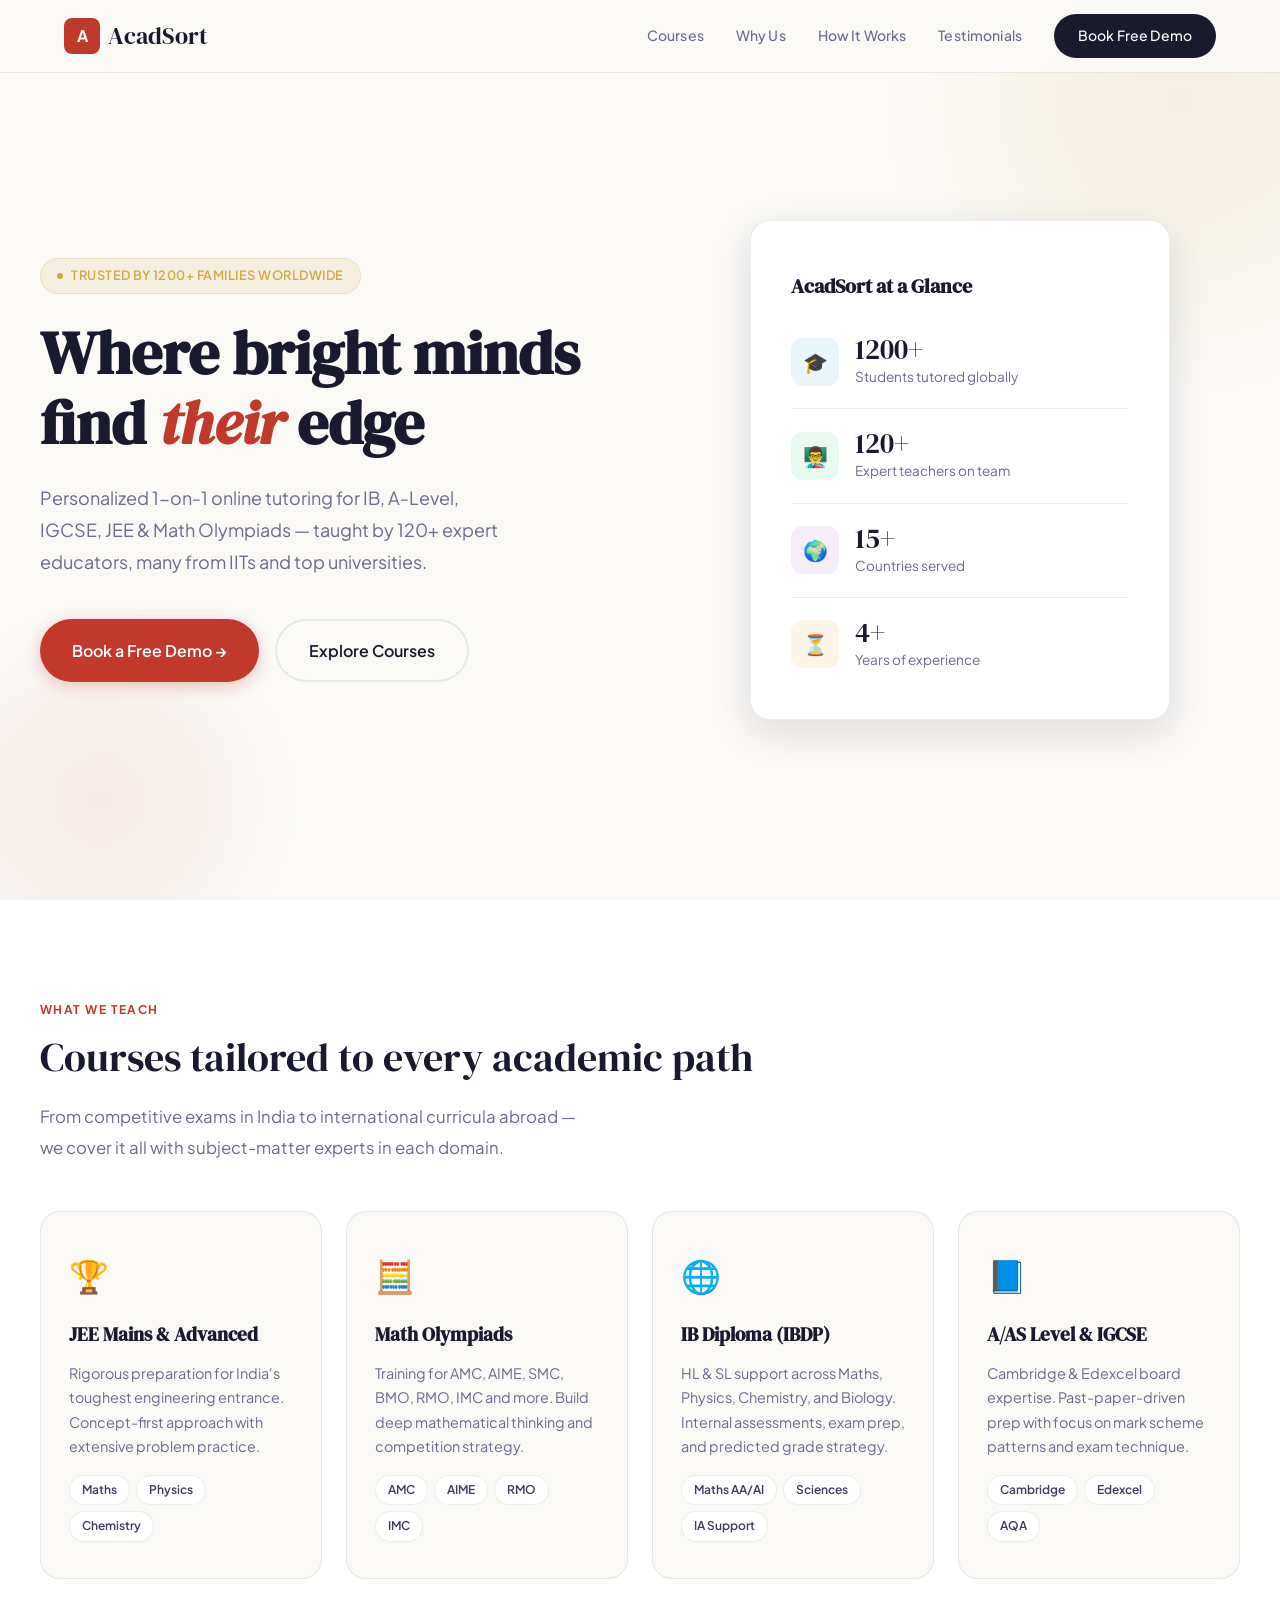
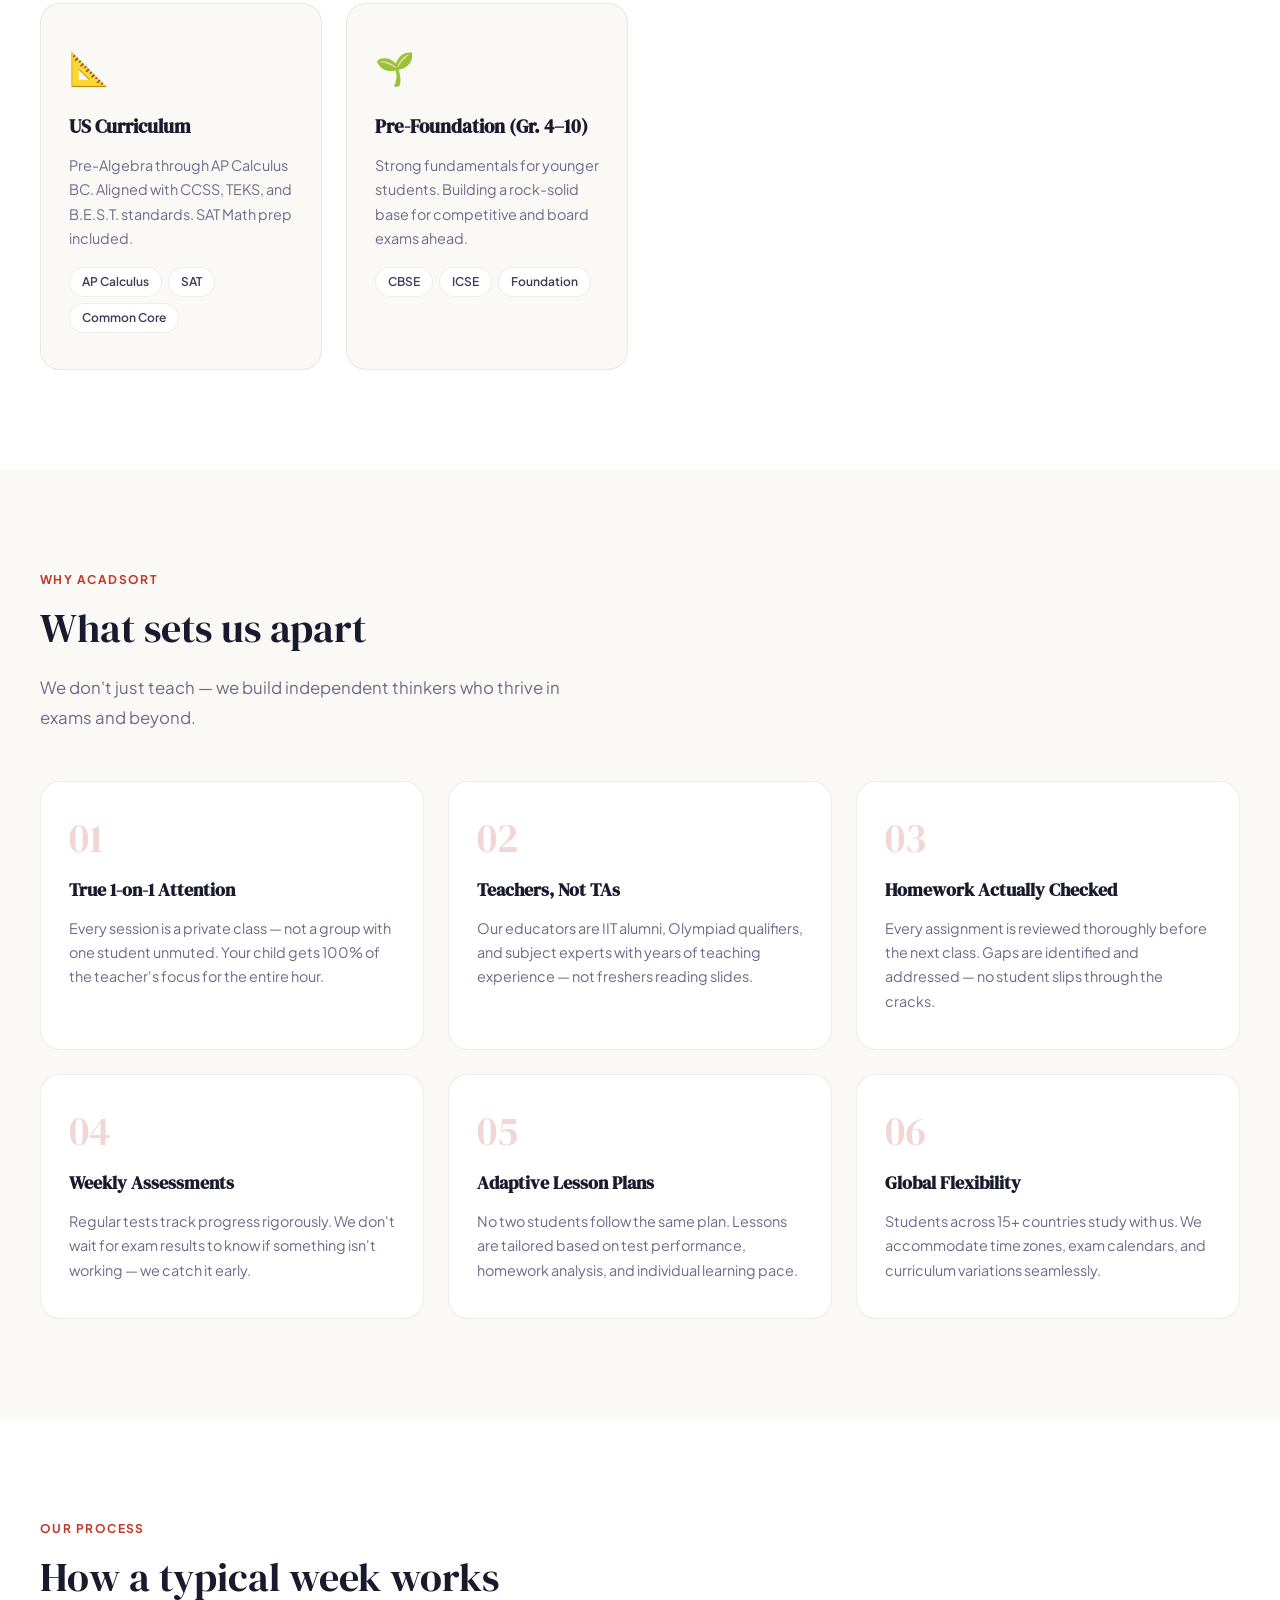
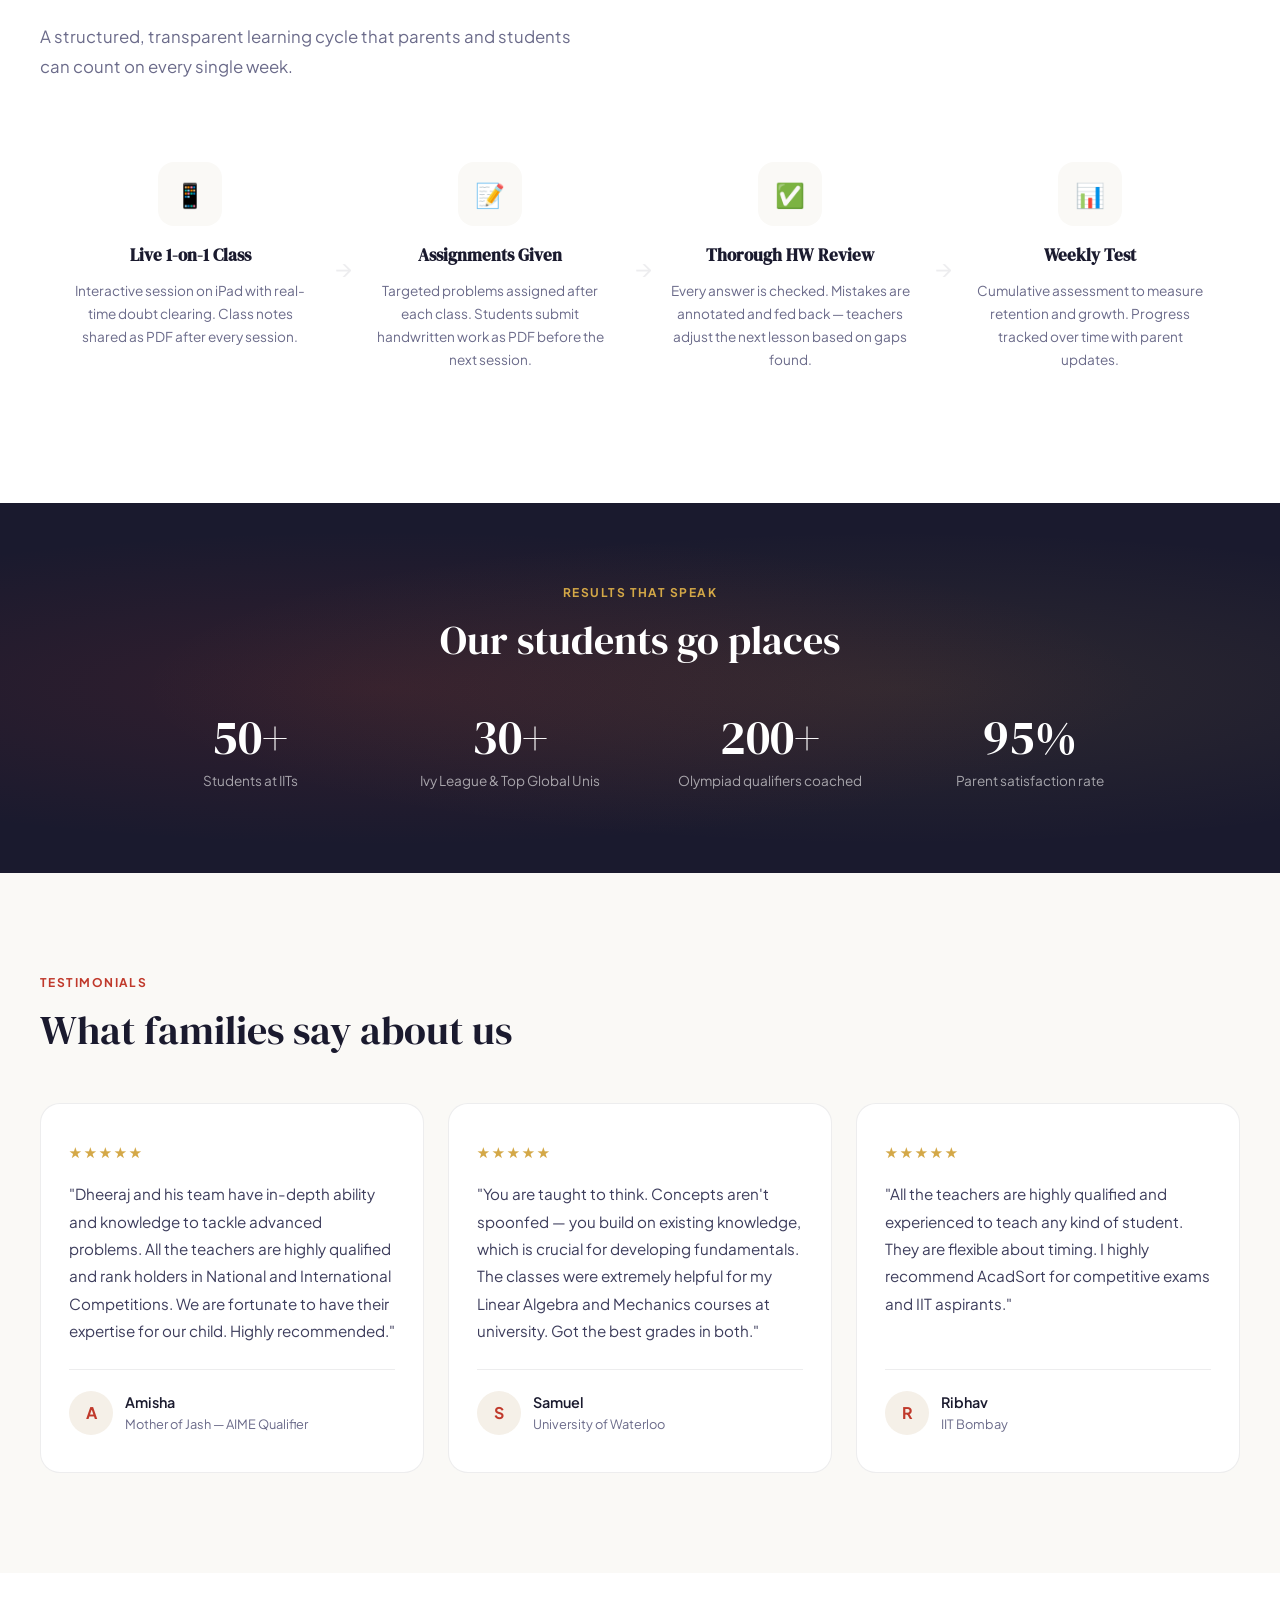
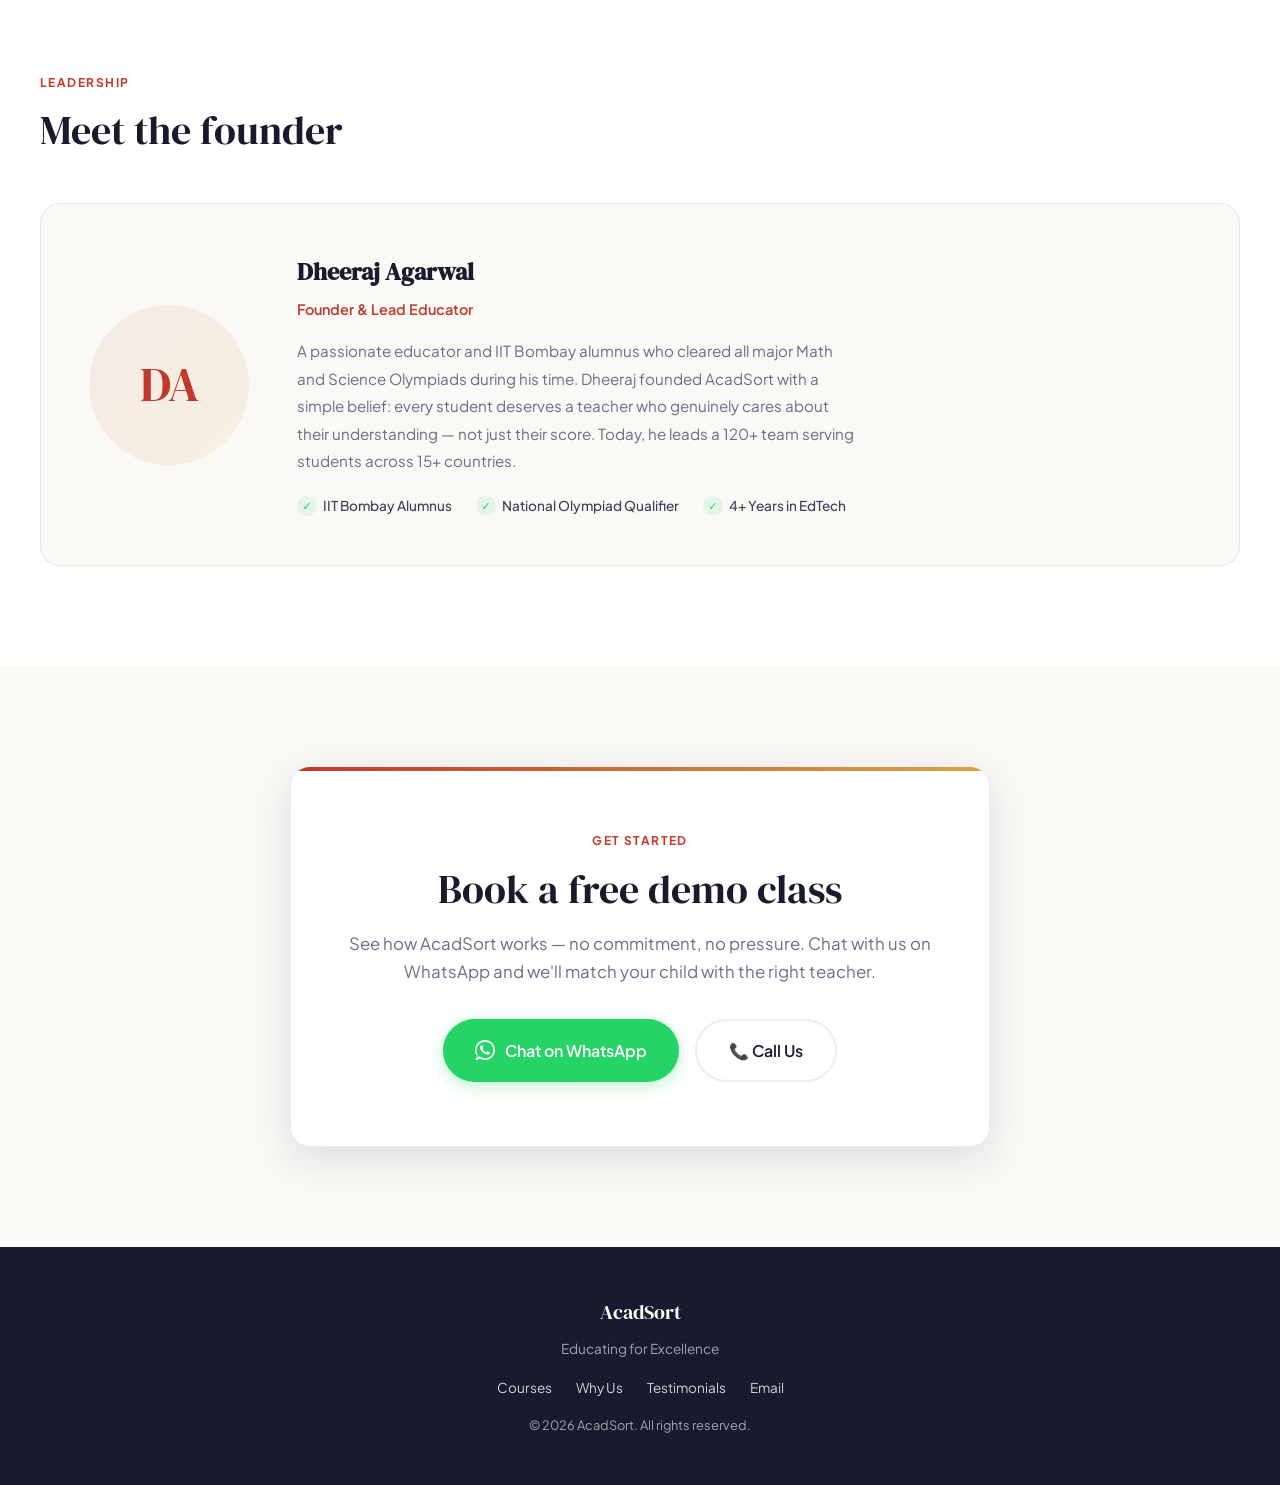
==== index.html @ 35cc06ba "Add files via upload" ====
<!DOCTYPE html>
<html lang="en">
<head>
<meta charset="UTF-8">
<meta name="viewport" content="width=device-width, initial-scale=1.0">
<title>AcadSort — Personalized Tutoring for IB, A-Level, IGCSE & JEE</title>
<meta name="description" content="1-on-1 online tutoring by 120+ expert teachers. IB Diploma, A/AS Level, IGCSE, JEE, Math Olympiads. 1200+ students globally. Book a free demo class.">
<link rel="preconnect" href="https://fonts.googleapis.com">
<link rel="preconnect" href="https://fonts.gstatic.com" crossorigin>
<link href="https://fonts.googleapis.com/css2?family=DM+Serif+Display:ital@0;1&family=Plus+Jakarta+Sans:wght@400;500;600;700&display=swap" rel="stylesheet">
<style>
*, *::before, *::after { margin: 0; padding: 0; box-sizing: border-box; }

:root {
  --ink: #1a1a2e;
  --ink-light: #3d3d5c;
  --ink-muted: #6b6b8a;
  --cream: #faf9f6;
  --cream-warm: #f5f0e8;
  --accent: #c0392b;
  --accent-warm: #e74c3c;
  --accent-glow: rgba(192, 57, 43, 0.08);
  --gold: #d4a847;
  --gold-soft: rgba(212, 168, 71, 0.12);
  --white: #ffffff;
  --border: rgba(26, 26, 46, 0.08);
  --shadow-sm: 0 1px 3px rgba(26,26,46,0.06);
  --shadow-md: 0 4px 20px rgba(26,26,46,0.08);
  --shadow-lg: 0 12px 40px rgba(26,26,46,0.12);
  --radius: 12px;
  --radius-lg: 20px;
  --font-display: 'DM Serif Display', Georgia, serif;
  --font-body: 'Plus Jakarta Sans', system-ui, sans-serif;
}

html { scroll-behavior: smooth; }

body {
  font-family: var(--font-body);
  color: var(--ink);
  background: var(--cream);
  line-height: 1.7;
  -webkit-font-smoothing: antialiased;
  overflow-x: hidden;
}

a { text-decoration: none; color: inherit; }

/* ─── NAV ─── */
.nav {
  position: fixed; top: 0; left: 0; right: 0; z-index: 100;
  background: rgba(250, 249, 246, 0.92);
  backdrop-filter: blur(20px);
  border-bottom: 1px solid var(--border);
  transition: box-shadow 0.3s;
}
.nav.scrolled { box-shadow: var(--shadow-sm); }
.nav-inner {
  max-width: 1200px; margin: 0 auto;
  padding: 0 24px;
  display: flex; align-items: center; justify-content: space-between;
  height: 72px;
}
.nav-logo {
  font-family: var(--font-display);
  font-size: 1.5rem; color: var(--ink);
  display: flex; align-items: center; gap: 8px;
}
.nav-logo .logo-mark {
  width: 36px; height: 36px; background: var(--accent);
  border-radius: 8px; display: flex; align-items: center; justify-content: center;
  color: white; font-weight: 700; font-size: 1rem;
  font-family: var(--font-body);
}
.nav-links { display: flex; gap: 32px; align-items: center; }
.nav-links a {
  font-size: 0.875rem; font-weight: 500; color: var(--ink-muted);
  transition: color 0.2s; letter-spacing: 0.01em;
}
.nav-links a:hover { color: var(--ink); }
.nav-cta {
  background: var(--ink); color: var(--white) !important;
  padding: 10px 24px; border-radius: 100px;
  font-weight: 600; font-size: 0.875rem;
  transition: background 0.2s, transform 0.2s;
}
.nav-cta:hover { background: var(--accent); transform: translateY(-1px); }

.mobile-toggle {
  display: none; background: none; border: none; cursor: pointer;
  width: 32px; height: 32px; position: relative;
}
.mobile-toggle span {
  display: block; width: 22px; height: 2px; background: var(--ink);
  position: absolute; left: 5px; transition: 0.3s;
}
.mobile-toggle span:nth-child(1) { top: 10px; }
.mobile-toggle span:nth-child(2) { top: 16px; }
.mobile-toggle span:nth-child(3) { top: 22px; }

/* ─── HERO ─── */
.hero {
  min-height: 100vh;
  display: flex; align-items: center;
  padding: 120px 24px 80px;
  position: relative;
  overflow: hidden;
}
.hero::before {
  content: ''; position: absolute; top: -200px; right: -200px;
  width: 600px; height: 600px;
  background: radial-gradient(circle, var(--gold-soft) 0%, transparent 70%);
  pointer-events: none;
}
.hero::after {
  content: ''; position: absolute; bottom: -100px; left: -100px;
  width: 400px; height: 400px;
  background: radial-gradient(circle, var(--accent-glow) 0%, transparent 70%);
  pointer-events: none;
}
.hero-inner {
  max-width: 1200px; margin: 0 auto; width: 100%;
  display: grid; grid-template-columns: 1fr 1fr; gap: 80px;
  align-items: center; position: relative; z-index: 1;
}
.hero-badge {
  display: inline-flex; align-items: center; gap: 8px;
  background: var(--gold-soft); border: 1px solid rgba(212,168,71,0.2);
  padding: 6px 16px; border-radius: 100px;
  font-size: 0.8rem; font-weight: 600; color: var(--gold);
  margin-bottom: 24px; letter-spacing: 0.04em; text-transform: uppercase;
}
.hero-badge::before {
  content: ''; width: 6px; height: 6px;
  background: var(--gold); border-radius: 50%;
}
.hero h1 {
  font-family: var(--font-display);
  font-size: clamp(2.5rem, 5vw, 3.8rem);
  line-height: 1.15; color: var(--ink);
  margin-bottom: 24px;
}
.hero h1 em {
  font-style: italic; color: var(--accent);
}
.hero-sub {
  font-size: 1.125rem; color: var(--ink-muted);
  max-width: 480px; margin-bottom: 40px; line-height: 1.8;
}
.hero-actions { display: flex; gap: 16px; flex-wrap: wrap; }
.btn-primary {
  display: inline-flex; align-items: center; gap: 8px;
  background: var(--accent); color: var(--white);
  padding: 16px 32px; border-radius: 100px;
  font-weight: 600; font-size: 1rem;
  border: none; cursor: pointer;
  transition: all 0.25s; box-shadow: 0 4px 16px rgba(192,57,43,0.25);
}
.btn-primary:hover { background: var(--accent-warm); transform: translateY(-2px); box-shadow: 0 6px 24px rgba(192,57,43,0.3); }
.btn-secondary {
  display: inline-flex; align-items: center; gap: 8px;
  background: transparent; color: var(--ink);
  padding: 16px 32px; border-radius: 100px;
  font-weight: 600; font-size: 1rem;
  border: 2px solid var(--border); cursor: pointer;
  transition: all 0.25s;
}
.btn-secondary:hover { border-color: var(--ink); background: var(--white); }

/* Hero stats card */
.hero-visual {
  position: relative;
  display: flex; justify-content: center;
}
.stats-card {
  background: var(--white);
  border-radius: var(--radius-lg);
  padding: 48px 40px;
  box-shadow: var(--shadow-lg);
  border: 1px solid var(--border);
  width: 100%; max-width: 420px;
}
.stats-card h3 {
  font-family: var(--font-display);
  font-size: 1.25rem; margin-bottom: 32px;
  color: var(--ink);
}
.stat-row {
  display: flex; align-items: center; gap: 16px;
  padding: 20px 0;
  border-bottom: 1px solid var(--border);
}
.stat-row:last-child { border-bottom: none; padding-bottom: 0; }
.stat-row:first-of-type { padding-top: 0; }
.stat-icon {
  width: 48px; height: 48px; border-radius: 12px;
  display: flex; align-items: center; justify-content: center;
  font-size: 1.25rem; flex-shrink: 0;
}
.stat-icon.students { background: rgba(52, 152, 219, 0.1); }
.stat-icon.teachers { background: rgba(46, 204, 113, 0.1); }
.stat-icon.countries { background: rgba(155, 89, 182, 0.1); }
.stat-icon.experience { background: var(--gold-soft); }
.stat-num {
  font-family: var(--font-display);
  font-size: 1.75rem; color: var(--ink);
  line-height: 1;
}
.stat-label { font-size: 0.85rem; color: var(--ink-muted); margin-top: 2px; }

/* ─── SECTION COMMONS ─── */
section { padding: 100px 24px; }
.section-inner { max-width: 1200px; margin: 0 auto; }
.section-label {
  font-size: 0.75rem; font-weight: 700; letter-spacing: 0.12em;
  text-transform: uppercase; color: var(--accent);
  margin-bottom: 12px;
}
.section-title {
  font-family: var(--font-display);
  font-size: clamp(1.75rem, 3.5vw, 2.5rem);
  line-height: 1.25; color: var(--ink);
  margin-bottom: 20px;
}
.section-desc {
  font-size: 1.05rem; color: var(--ink-muted);
  max-width: 560px; line-height: 1.8;
}

/* ─── COURSES ─── */
.courses { background: var(--white); }
.courses-grid {
  display: grid; grid-template-columns: repeat(auto-fit, minmax(260px, 1fr));
  gap: 24px; margin-top: 48px;
}
.course-card {
  background: var(--cream);
  border: 1px solid var(--border);
  border-radius: var(--radius-lg);
  padding: 36px 28px;
  transition: all 0.3s;
  position: relative; overflow: hidden;
}
.course-card:hover {
  transform: translateY(-4px);
  box-shadow: var(--shadow-md);
  border-color: rgba(192, 57, 43, 0.15);
}
.course-card::after {
  content: ''; position: absolute; top: 0; left: 0; right: 0;
  height: 3px; background: var(--accent);
  transform: scaleX(0); transform-origin: left;
  transition: transform 0.3s;
}
.course-card:hover::after { transform: scaleX(1); }
.course-emoji {
  font-size: 2rem; margin-bottom: 16px;
  display: block;
}
.course-card h3 {
  font-family: var(--font-display);
  font-size: 1.2rem; margin-bottom: 10px;
}
.course-card p {
  font-size: 0.9rem; color: var(--ink-muted); line-height: 1.7;
}
.course-tags {
  display: flex; flex-wrap: wrap; gap: 6px; margin-top: 16px;
}
.course-tag {
  background: var(--white);
  border: 1px solid var(--border);
  padding: 4px 12px; border-radius: 100px;
  font-size: 0.75rem; font-weight: 600;
  color: var(--ink-light);
}

/* ─── WHY US ─── */
.why-grid {
  display: grid; grid-template-columns: repeat(3, 1fr);
  gap: 24px; margin-top: 48px;
}
.why-card {
  padding: 36px 28px;
  border-radius: var(--radius-lg);
  border: 1px solid var(--border);
  background: var(--white);
  transition: all 0.3s;
}
.why-card:hover {
  box-shadow: var(--shadow-md);
  transform: translateY(-2px);
}
.why-num {
  font-family: var(--font-display);
  font-size: 2.5rem; color: var(--accent);
  opacity: 0.2; line-height: 1; margin-bottom: 16px;
}
.why-card h3 {
  font-family: var(--font-display);
  font-size: 1.15rem; margin-bottom: 10px;
}
.why-card p {
  font-size: 0.9rem; color: var(--ink-muted); line-height: 1.7;
}

/* ─── METHODOLOGY ─── */
.methodology { background: var(--white); }
.method-steps {
  display: grid; grid-template-columns: repeat(4, 1fr);
  gap: 0; margin-top: 48px;
  position: relative;
}
.method-step {
  padding: 32px 28px;
  position: relative;
  text-align: center;
}
.method-step::after {
  content: '→'; position: absolute; right: -12px; top: 50%;
  transform: translateY(-50%);
  font-size: 1.5rem; color: var(--border);
}
.method-step:last-child::after { display: none; }
.method-icon {
  width: 64px; height: 64px; border-radius: 16px;
  background: var(--cream);
  display: flex; align-items: center; justify-content: center;
  font-size: 1.5rem; margin: 0 auto 16px;
}
.method-step h3 {
  font-family: var(--font-display);
  font-size: 1.05rem; margin-bottom: 8px;
}
.method-step p {
  font-size: 0.85rem; color: var(--ink-muted); line-height: 1.7;
}

/* ─── RESULTS ─── */
.results-banner {
  background: var(--ink);
  color: var(--white);
  padding: 80px 24px;
  text-align: center;
  position: relative;
  overflow: hidden;
}
.results-banner::before {
  content: ''; position: absolute; inset: 0;
  background: radial-gradient(ellipse at 30% 50%, rgba(192,57,43,0.15), transparent 60%),
              radial-gradient(ellipse at 70% 50%, rgba(212,168,71,0.1), transparent 60%);
}
.results-inner {
  max-width: 1000px; margin: 0 auto; position: relative; z-index: 1;
}
.results-banner .section-label { color: var(--gold); }
.results-banner .section-title { color: var(--white); margin-bottom: 48px; }
.results-grid {
  display: grid; grid-template-columns: repeat(4, 1fr); gap: 40px;
}
.result-item .result-num {
  font-family: var(--font-display);
  font-size: 3rem; color: var(--white); line-height: 1;
}
.result-item .result-label {
  font-size: 0.85rem; color: rgba(255,255,255,0.6);
  margin-top: 8px;
}

/* ─── TESTIMONIALS ─── */
.testimonials-grid {
  display: grid; grid-template-columns: repeat(3, 1fr);
  gap: 24px; margin-top: 48px;
}
.testimonial-card {
  background: var(--white);
  border: 1px solid var(--border);
  border-radius: var(--radius-lg);
  padding: 36px 28px;
  display: flex; flex-direction: column;
  transition: all 0.3s;
}
.testimonial-card:hover {
  box-shadow: var(--shadow-md);
  transform: translateY(-2px);
}
.testimonial-stars {
  color: var(--gold); font-size: 0.9rem;
  margin-bottom: 16px; letter-spacing: 2px;
}
.testimonial-text {
  font-size: 0.95rem; color: var(--ink-light);
  line-height: 1.8; flex: 1;
  margin-bottom: 24px;
}
.testimonial-author {
  display: flex; align-items: center; gap: 12px;
  padding-top: 20px; border-top: 1px solid var(--border);
}
.testimonial-avatar {
  width: 44px; height: 44px; border-radius: 50%;
  background: var(--cream-warm);
  display: flex; align-items: center; justify-content: center;
  font-weight: 700; font-size: 1rem; color: var(--accent);
}
.testimonial-name {
  font-weight: 600; font-size: 0.9rem;
}
.testimonial-role {
  font-size: 0.8rem; color: var(--ink-muted);
}

/* ─── FOUNDER ─── */
.founder { background: var(--white); }
.founder-card {
  display: grid; grid-template-columns: auto 1fr;
  gap: 48px; align-items: center;
  background: var(--cream);
  border-radius: var(--radius-lg);
  padding: 48px;
  margin-top: 48px;
  border: 1px solid var(--border);
}
.founder-img {
  width: 160px; height: 160px; border-radius: 50%;
  background: linear-gradient(135deg, var(--accent-glow), var(--gold-soft));
  display: flex; align-items: center; justify-content: center;
  font-family: var(--font-display);
  font-size: 3rem; color: var(--accent);
}
.founder-info h3 {
  font-family: var(--font-display);
  font-size: 1.5rem; margin-bottom: 4px;
}
.founder-info .founder-title {
  font-size: 0.9rem; color: var(--accent); font-weight: 600;
  margin-bottom: 16px;
}
.founder-info p {
  font-size: 0.95rem; color: var(--ink-muted); line-height: 1.8;
  max-width: 560px;
}
.founder-creds {
  display: flex; gap: 24px; margin-top: 20px; flex-wrap: wrap;
}
.founder-cred {
  display: flex; align-items: center; gap: 6px;
  font-size: 0.85rem; font-weight: 500; color: var(--ink-light);
}
.founder-cred::before {
  content: '✓'; width: 20px; height: 20px;
  background: rgba(46,204,113,0.1); color: #2ecc71;
  border-radius: 50%; display: flex; align-items: center;
  justify-content: center; font-size: 0.7rem; flex-shrink: 0;
}

/* ─── CTA ─── */
.cta-section {
  padding: 100px 24px;
  text-align: center;
}
.cta-box {
  max-width: 700px; margin: 0 auto;
  background: var(--white);
  border-radius: var(--radius-lg);
  padding: 64px 48px;
  box-shadow: var(--shadow-lg);
  border: 1px solid var(--border);
  position: relative; overflow: hidden;
}
.cta-box::before {
  content: ''; position: absolute; top: 0; left: 0; right: 0;
  height: 4px;
  background: linear-gradient(90deg, var(--accent), var(--gold));
}
.cta-box .section-title { margin-bottom: 16px; }
.cta-box p {
  color: var(--ink-muted); margin-bottom: 32px;
  font-size: 1.05rem;
}
.cta-actions {
  display: flex; gap: 16px; justify-content: center; flex-wrap: wrap;
}
.whatsapp-btn {
  display: inline-flex; align-items: center; gap: 10px;
  background: #25D366; color: white;
  padding: 16px 32px; border-radius: 100px;
  font-weight: 600; font-size: 1rem;
  border: none; cursor: pointer;
  transition: all 0.25s;
  box-shadow: 0 4px 16px rgba(37, 211, 102, 0.3);
}
.whatsapp-btn:hover { transform: translateY(-2px); box-shadow: 0 6px 24px rgba(37,211,102,0.4); }
.whatsapp-btn svg { width: 20px; height: 20px; }

/* ─── FOOTER ─── */
.footer {
  background: var(--ink);
  color: rgba(255,255,255,0.6);
  padding: 48px 24px;
  text-align: center;
  font-size: 0.85rem;
}
.footer a { color: rgba(255,255,255,0.8); }
.footer a:hover { color: var(--white); }
.footer-logo {
  font-family: var(--font-display);
  font-size: 1.25rem; color: var(--white);
  margin-bottom: 8px;
}
.footer-links {
  display: flex; gap: 24px; justify-content: center;
  margin: 16px 0;
}

/* ─── ANIMATIONS ─── */
.fade-up {
  opacity: 0; transform: translateY(30px);
  transition: opacity 0.7s ease, transform 0.7s ease;
}
.fade-up.visible { opacity: 1; transform: translateY(0); }

/* ─── MOBILE ─── */
@media (max-width: 1024px) {
  .hero-inner { grid-template-columns: 1fr; gap: 48px; text-align: center; }
  .hero-sub { margin: 0 auto 40px; }
  .hero-actions { justify-content: center; }
  .hero-visual { order: -1; }
  .stats-card { max-width: 360px; }
  .method-steps { grid-template-columns: repeat(2, 1fr); gap: 24px; }
  .method-step::after { display: none; }
  .results-grid { grid-template-columns: repeat(2, 1fr); gap: 32px; }
  .why-grid { grid-template-columns: repeat(2, 1fr); }
  .testimonials-grid { grid-template-columns: 1fr; max-width: 480px; margin-left: auto; margin-right: auto; }
  .founder-card { grid-template-columns: 1fr; text-align: center; justify-items: center; }
}

@media (max-width: 768px) {
  .nav-links { display: none; }
  .nav-links.open {
    display: flex; flex-direction: column;
    position: absolute; top: 72px; left: 0; right: 0;
    background: var(--cream); padding: 24px;
    border-bottom: 1px solid var(--border);
    box-shadow: var(--shadow-md);
    gap: 16px;
  }
  .mobile-toggle { display: block; }
  section { padding: 64px 16px; }
  .hero { padding: 100px 16px 64px; min-height: auto; }
  .why-grid { grid-template-columns: 1fr; }
  .method-steps { grid-template-columns: 1fr; }
  .courses-grid { grid-template-columns: 1fr; }
  .results-grid { grid-template-columns: 1fr 1fr; }
  .cta-box { padding: 40px 24px; }
  .hero-actions { flex-direction: column; align-items: center; }
  .founder-card { padding: 32px 24px; }
  .founder-creds { justify-content: center; }
}
</style>
</head>
<body>

<!-- NAV -->
<nav class="nav" id="nav">
  <div class="nav-inner">
    <a href="#" class="nav-logo">
      <span class="logo-mark">A</span>
      AcadSort
    </a>
    <div class="nav-links" id="navLinks">
      <a href="#courses">Courses</a>
      <a href="#why">Why Us</a>
      <a href="#methodology">How It Works</a>
      <a href="#testimonials">Testimonials</a>
      <a href="#cta" class="nav-cta">Book Free Demo</a>
    </div>
    <button class="mobile-toggle" id="mobileToggle" aria-label="Menu">
      <span></span><span></span><span></span>
    </button>
  </div>
</nav>

<!-- HERO -->
<section class="hero">
  <div class="hero-inner">
    <div class="hero-content">
      <div class="hero-badge">Trusted by 1200+ families worldwide</div>
      <h1>Where bright minds find <em>their</em> edge</h1>
      <p class="hero-sub">Personalized 1-on-1 online tutoring for IB, A-Level, IGCSE, JEE & Math Olympiads — taught by 120+ expert educators, many from IITs and top universities.</p>
      <div class="hero-actions">
        <a href="https://wa.me/918094993298?text=Hi%20Dheeraj%2C%20I%27d%20like%20to%20book%20a%20free%20demo%20class." class="btn-primary">
          Book a Free Demo →
        </a>
        <a href="#courses" class="btn-secondary">Explore Courses</a>
      </div>
    </div>
    <div class="hero-visual">
      <div class="stats-card fade-up">
        <h3>AcadSort at a Glance</h3>
        <div class="stat-row">
          <div class="stat-icon students">🎓</div>
          <div>
            <div class="stat-num" data-count="1200">0</div>
            <div class="stat-label">Students tutored globally</div>
          </div>
        </div>
        <div class="stat-row">
          <div class="stat-icon teachers">👨‍🏫</div>
          <div>
            <div class="stat-num" data-count="120">0</div>
            <div class="stat-label">Expert teachers on team</div>
          </div>
        </div>
        <div class="stat-row">
          <div class="stat-icon countries">🌍</div>
          <div>
            <div class="stat-num" data-count="15">0</div>
            <div class="stat-label">Countries served</div>
          </div>
        </div>
        <div class="stat-row">
          <div class="stat-icon experience">⏳</div>
          <div>
            <div class="stat-num" data-count="4">0</div>
            <div class="stat-label">Years of experience</div>
          </div>
        </div>
      </div>
    </div>
  </div>
</section>

<!-- COURSES -->
<section class="courses" id="courses">
  <div class="section-inner">
    <div class="section-label">What We Teach</div>
    <div class="section-title">Courses tailored to every academic path</div>
    <p class="section-desc">From competitive exams in India to international curricula abroad — we cover it all with subject-matter experts in each domain.</p>
    <div class="courses-grid">
      <div class="course-card fade-up">
        <span class="course-emoji">🏆</span>
        <h3>JEE Mains & Advanced</h3>
        <p>Rigorous preparation for India's toughest engineering entrance. Concept-first approach with extensive problem practice.</p>
        <div class="course-tags">
          <span class="course-tag">Maths</span>
          <span class="course-tag">Physics</span>
          <span class="course-tag">Chemistry</span>
        </div>
      </div>
      <div class="course-card fade-up">
        <span class="course-emoji">🧮</span>
        <h3>Math Olympiads</h3>
        <p>Training for AMC, AIME, SMC, BMO, RMO, IMC and more. Build deep mathematical thinking and competition strategy.</p>
        <div class="course-tags">
          <span class="course-tag">AMC</span>
          <span class="course-tag">AIME</span>
          <span class="course-tag">RMO</span>
          <span class="course-tag">IMC</span>
        </div>
      </div>
      <div class="course-card fade-up">
        <span class="course-emoji">🌐</span>
        <h3>IB Diploma (IBDP)</h3>
        <p>HL & SL support across Maths, Physics, Chemistry, and Biology. Internal assessments, exam prep, and predicted grade strategy.</p>
        <div class="course-tags">
          <span class="course-tag">Maths AA/AI</span>
          <span class="course-tag">Sciences</span>
          <span class="course-tag">IA Support</span>
        </div>
      </div>
      <div class="course-card fade-up">
        <span class="course-emoji">📘</span>
        <h3>A/AS Level & IGCSE</h3>
        <p>Cambridge & Edexcel board expertise. Past-paper-driven prep with focus on mark scheme patterns and exam technique.</p>
        <div class="course-tags">
          <span class="course-tag">Cambridge</span>
          <span class="course-tag">Edexcel</span>
          <span class="course-tag">AQA</span>
        </div>
      </div>
      <div class="course-card fade-up">
        <span class="course-emoji">📐</span>
        <h3>US Curriculum</h3>
        <p>Pre-Algebra through AP Calculus BC. Aligned with CCSS, TEKS, and B.E.S.T. standards. SAT Math prep included.</p>
        <div class="course-tags">
          <span class="course-tag">AP Calculus</span>
          <span class="course-tag">SAT</span>
          <span class="course-tag">Common Core</span>
        </div>
      </div>
      <div class="course-card fade-up">
        <span class="course-emoji">🌱</span>
        <h3>Pre-Foundation (Gr. 4–10)</h3>
        <p>Strong fundamentals for younger students. Building a rock-solid base for competitive and board exams ahead.</p>
        <div class="course-tags">
          <span class="course-tag">CBSE</span>
          <span class="course-tag">ICSE</span>
          <span class="course-tag">Foundation</span>
        </div>
      </div>
    </div>
  </div>
</section>

<!-- WHY US -->
<section class="why" id="why">
  <div class="section-inner">
    <div class="section-label">Why AcadSort</div>
    <div class="section-title">What sets us apart</div>
    <p class="section-desc">We don't just teach — we build independent thinkers who thrive in exams and beyond.</p>
    <div class="why-grid">
      <div class="why-card fade-up">
        <div class="why-num">01</div>
        <h3>True 1-on-1 Attention</h3>
        <p>Every session is a private class — not a group with one student unmuted. Your child gets 100% of the teacher's focus for the entire hour.</p>
      </div>
      <div class="why-card fade-up">
        <div class="why-num">02</div>
        <h3>Teachers, Not TAs</h3>
        <p>Our educators are IIT alumni, Olympiad qualifiers, and subject experts with years of teaching experience — not freshers reading slides.</p>
      </div>
      <div class="why-card fade-up">
        <div class="why-num">03</div>
        <h3>Homework Actually Checked</h3>
        <p>Every assignment is reviewed thoroughly before the next class. Gaps are identified and addressed — no student slips through the cracks.</p>
      </div>
      <div class="why-card fade-up">
        <div class="why-num">04</div>
        <h3>Weekly Assessments</h3>
        <p>Regular tests track progress rigorously. We don't wait for exam results to know if something isn't working — we catch it early.</p>
      </div>
      <div class="why-card fade-up">
        <div class="why-num">05</div>
        <h3>Adaptive Lesson Plans</h3>
        <p>No two students follow the same plan. Lessons are tailored based on test performance, homework analysis, and individual learning pace.</p>
      </div>
      <div class="why-card fade-up">
        <div class="why-num">06</div>
        <h3>Global Flexibility</h3>
        <p>Students across 15+ countries study with us. We accommodate time zones, exam calendars, and curriculum variations seamlessly.</p>
      </div>
    </div>
  </div>
</section>

<!-- METHODOLOGY -->
<section class="methodology" id="methodology">
  <div class="section-inner">
    <div class="section-label">Our Process</div>
    <div class="section-title">How a typical week works</div>
    <p class="section-desc">A structured, transparent learning cycle that parents and students can count on every single week.</p>
    <div class="method-steps">
      <div class="method-step fade-up">
        <div class="method-icon">📱</div>
        <h3>Live 1-on-1 Class</h3>
        <p>Interactive session on iPad with real-time doubt clearing. Class notes shared as PDF after every session.</p>
      </div>
      <div class="method-step fade-up">
        <div class="method-icon">📝</div>
        <h3>Assignments Given</h3>
        <p>Targeted problems assigned after each class. Students submit handwritten work as PDF before the next session.</p>
      </div>
      <div class="method-step fade-up">
        <div class="method-icon">✅</div>
        <h3>Thorough HW Review</h3>
        <p>Every answer is checked. Mistakes are annotated and fed back — teachers adjust the next lesson based on gaps found.</p>
      </div>
      <div class="method-step fade-up">
        <div class="method-icon">📊</div>
        <h3>Weekly Test</h3>
        <p>Cumulative assessment to measure retention and growth. Progress tracked over time with parent updates.</p>
      </div>
    </div>
  </div>
</section>

<!-- RESULTS BANNER -->
<div class="results-banner">
  <div class="results-inner">
    <div class="section-label">Results That Speak</div>
    <div class="section-title">Our students go places</div>
    <div class="results-grid">
      <div class="result-item fade-up">
        <div class="result-num" data-count="50">0+</div>
        <div class="result-label">Students at IITs</div>
      </div>
      <div class="result-item fade-up">
        <div class="result-num" data-count="30">0+</div>
        <div class="result-label">Ivy League & Top Global Unis</div>
      </div>
      <div class="result-item fade-up">
        <div class="result-num" data-count="200">0+</div>
        <div class="result-label">Olympiad qualifiers coached</div>
      </div>
      <div class="result-item fade-up">
        <div class="result-num" data-count="95">0%</div>
        <div class="result-label">Parent satisfaction rate</div>
      </div>
    </div>
  </div>
</div>

<!-- TESTIMONIALS -->
<section class="testimonials" id="testimonials">
  <div class="section-inner">
    <div class="section-label">Testimonials</div>
    <div class="section-title">What families say about us</div>
    <div class="testimonials-grid">
      <div class="testimonial-card fade-up">
        <div class="testimonial-stars">★★★★★</div>
        <div class="testimonial-text">"Dheeraj and his team have in-depth ability and knowledge to tackle advanced problems. All the teachers are highly qualified and rank holders in National and International Competitions. We are fortunate to have their expertise for our child. Highly recommended."</div>
        <div class="testimonial-author">
          <div class="testimonial-avatar">A</div>
          <div>
            <div class="testimonial-name">Amisha</div>
            <div class="testimonial-role">Mother of Jash — AIME Qualifier</div>
          </div>
        </div>
      </div>
      <div class="testimonial-card fade-up">
        <div class="testimonial-stars">★★★★★</div>
        <div class="testimonial-text">"You are taught to think. Concepts aren't spoonfed — you build on existing knowledge, which is crucial for developing fundamentals. The classes were extremely helpful for my Linear Algebra and Mechanics courses at university. Got the best grades in both."</div>
        <div class="testimonial-author">
          <div class="testimonial-avatar">S</div>
          <div>
            <div class="testimonial-name">Samuel</div>
            <div class="testimonial-role">University of Waterloo</div>
          </div>
        </div>
      </div>
      <div class="testimonial-card fade-up">
        <div class="testimonial-stars">★★★★★</div>
        <div class="testimonial-text">"All the teachers are highly qualified and experienced to teach any kind of student. They are flexible about timing. I highly recommend AcadSort for competitive exams and IIT aspirants."</div>
        <div class="testimonial-author">
          <div class="testimonial-avatar">R</div>
          <div>
            <div class="testimonial-name">Ribhav</div>
            <div class="testimonial-role">IIT Bombay</div>
          </div>
        </div>
      </div>
    </div>
  </div>
</section>

<!-- FOUNDER -->
<section class="founder" id="founder">
  <div class="section-inner">
    <div class="section-label">Leadership</div>
    <div class="section-title">Meet the founder</div>
    <div class="founder-card fade-up">
      <div class="founder-img">DA</div>
      <div class="founder-info">
        <h3>Dheeraj Agarwal</h3>
        <div class="founder-title">Founder & Lead Educator</div>
        <p>A passionate educator and IIT Bombay alumnus who cleared all major Math and Science Olympiads during his time. Dheeraj founded AcadSort with a simple belief: every student deserves a teacher who genuinely cares about their understanding — not just their score. Today, he leads a 120+ team serving students across 15+ countries.</p>
        <div class="founder-creds">
          <span class="founder-cred">IIT Bombay Alumnus</span>
          <span class="founder-cred">National Olympiad Qualifier</span>
          <span class="founder-cred">4+ Years in EdTech</span>
        </div>
      </div>
    </div>
  </div>
</section>

<!-- CTA -->
<section class="cta-section" id="cta">
  <div class="cta-box fade-up">
    <div class="section-label">Get Started</div>
    <div class="section-title">Book a free demo class</div>
    <p>See how AcadSort works — no commitment, no pressure. Chat with us on WhatsApp and we'll match your child with the right teacher.</p>
    <div class="cta-actions">
      <a href="https://wa.me/918094993298?text=Hi%20Dheeraj%2C%20I%27d%20like%20to%20book%20a%20free%20demo%20class." class="whatsapp-btn">
        <svg viewBox="0 0 24 24" fill="currentColor"><path d="M17.472 14.382c-.297-.149-1.758-.867-2.03-.967-.273-.099-.471-.148-.67.15-.197.297-.767.966-.94 1.164-.173.199-.347.223-.644.075-.297-.15-1.255-.463-2.39-1.475-.883-.788-1.48-1.761-1.653-2.059-.173-.297-.018-.458.13-.606.134-.133.298-.347.446-.52.149-.174.198-.298.298-.497.099-.198.05-.371-.025-.52-.075-.149-.669-1.612-.916-2.207-.242-.579-.487-.5-.669-.51-.173-.008-.371-.01-.57-.01-.198 0-.52.074-.792.372-.272.297-1.04 1.016-1.04 2.479 0 1.462 1.065 2.875 1.213 3.074.149.198 2.096 3.2 5.077 4.487.709.306 1.262.489 1.694.625.712.227 1.36.195 1.871.118.571-.085 1.758-.719 2.006-1.413.248-.694.248-1.289.173-1.413-.074-.124-.272-.198-.57-.347z"/><path d="M12 0C5.373 0 0 5.373 0 12c0 2.625.846 5.059 2.284 7.034L.789 23.492a.5.5 0 00.611.611l4.458-1.495A11.934 11.934 0 0012 24c6.627 0 12-5.373 12-12S18.627 0 12 0zm0 22c-2.33 0-4.49-.764-6.232-2.056l-.435-.332-3.26 1.093 1.093-3.26-.332-.435A9.955 9.955 0 012 12C2 6.477 6.477 2 12 2s10 4.477 10 10-4.477 10-10 10z"/></svg>
        Chat on WhatsApp
      </a>
      <a href="tel:+918094993298" class="btn-secondary">📞 Call Us</a>
    </div>
  </div>
</section>

<!-- FOOTER -->
<footer class="footer">
  <div class="footer-logo">AcadSort</div>
  <p style="margin-bottom: 4px;">Educating for Excellence</p>
  <div class="footer-links">
    <a href="#courses">Courses</a>
    <a href="#why">Why Us</a>
    <a href="#testimonials">Testimonials</a>
    <a href="mailto:dheeraj@acadsort.in">Email</a>
  </div>
  <p style="margin-top: 16px; font-size: 0.8rem;">© 2026 AcadSort. All rights reserved.</p>
</footer>

<script>
// Nav scroll effect
const nav = document.getElementById('nav');
window.addEventListener('scroll', () => {
  nav.classList.toggle('scrolled', window.scrollY > 20);
});

// Mobile menu
const toggle = document.getElementById('mobileToggle');
const links = document.getElementById('navLinks');
toggle.addEventListener('click', () => {
  links.classList.toggle('open');
});
links.querySelectorAll('a').forEach(a => {
  a.addEventListener('click', () => links.classList.remove('open'));
});

// Fade-up on scroll
const observer = new IntersectionObserver((entries) => {
  entries.forEach(e => {
    if (e.isIntersecting) {
      e.target.classList.add('visible');
    }
  });
}, { threshold: 0.15 });
document.querySelectorAll('.fade-up').forEach(el => observer.observe(el));

// Animated counters
function animateCounters() {
  document.querySelectorAll('[data-count]').forEach(el => {
    const target = parseInt(el.dataset.count);
    const suffix = el.textContent.replace(/[0-9]/g, '');
    const duration = 1800;
    const start = performance.now();
    function update(now) {
      const progress = Math.min((now - start) / duration, 1);
      const eased = 1 - Math.pow(1 - progress, 3);
      el.textContent = Math.round(target * eased) + (suffix || '+');
      if (progress < 1) requestAnimationFrame(update);
    }
    requestAnimationFrame(update);
  });
}

// Trigger counters when stats card is visible
const statsObserver = new IntersectionObserver((entries) => {
  entries.forEach(e => {
    if (e.isIntersecting) {
      animateCounters();
      statsObserver.disconnect();
    }
  });
}, { threshold: 0.3 });
const statsCard = document.querySelector('.stats-card');
if (statsCard) statsObserver.observe(statsCard);
</script>

</body>
</html>
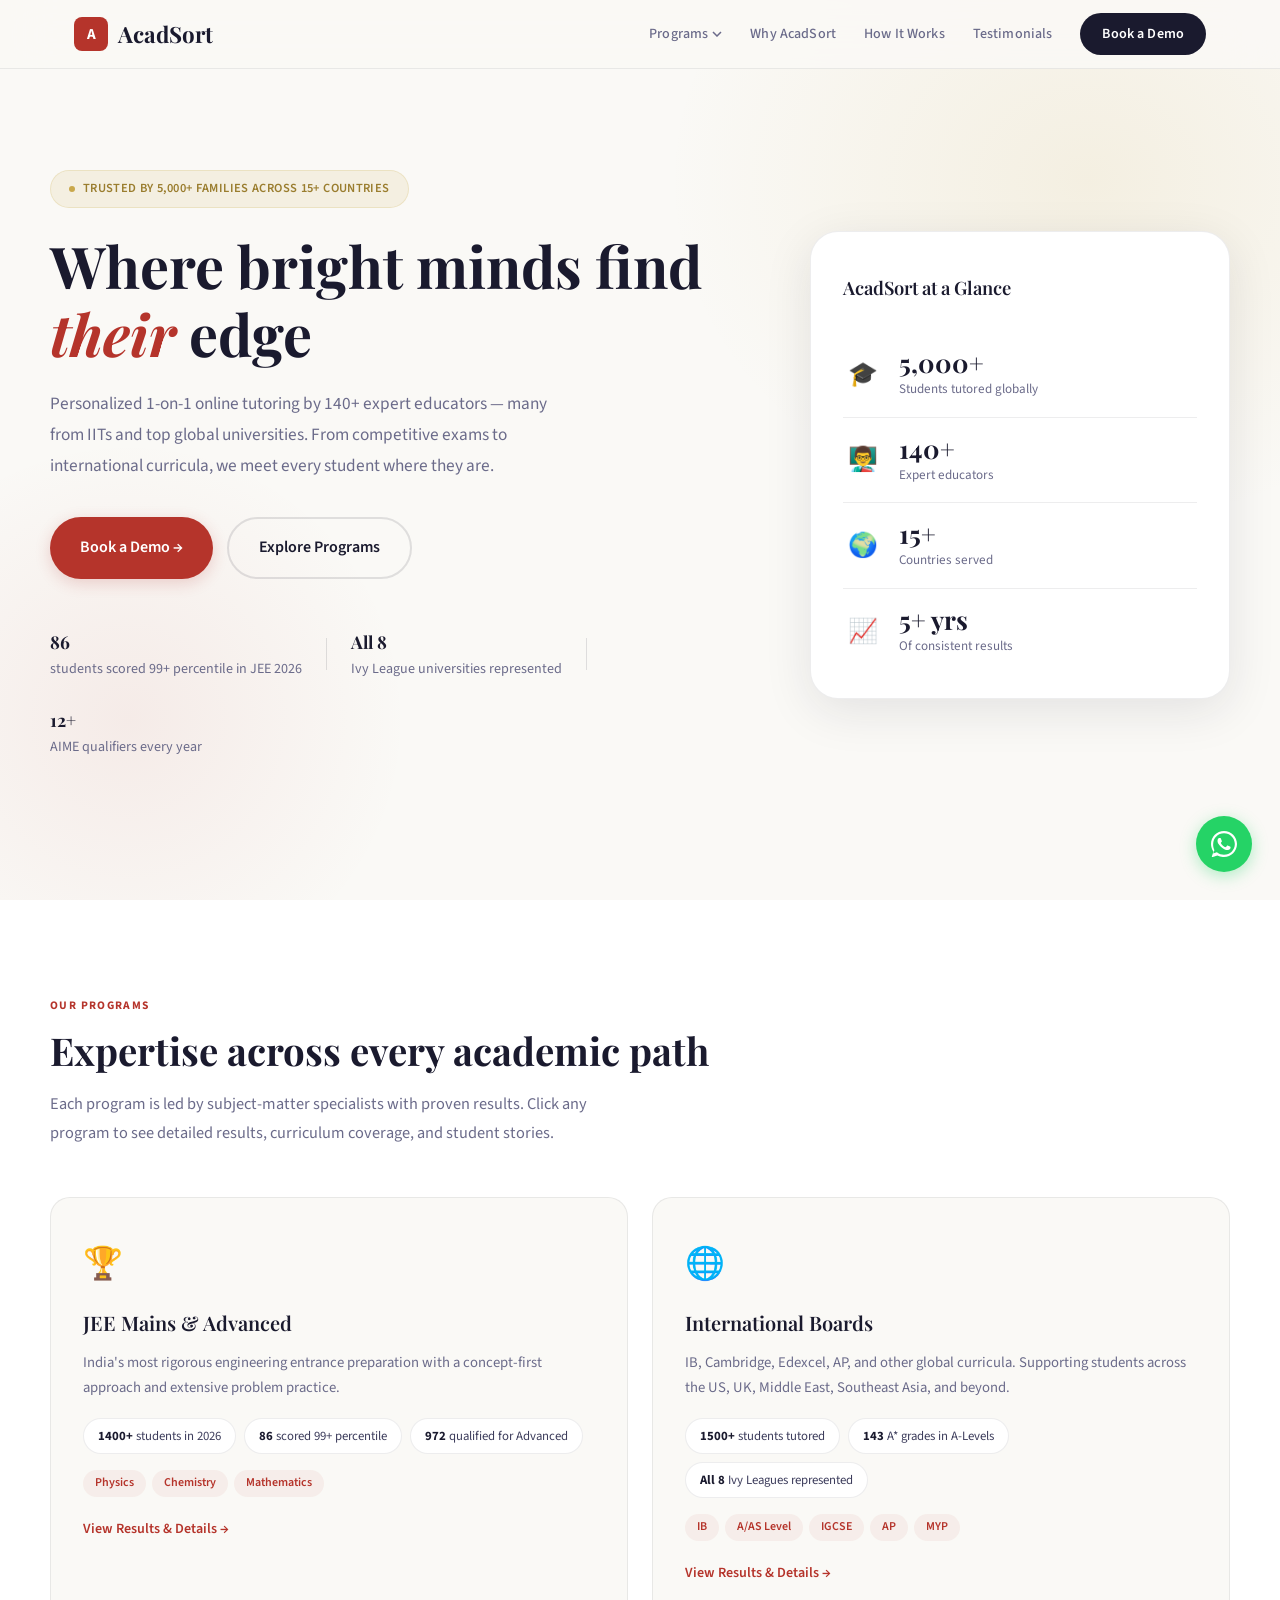
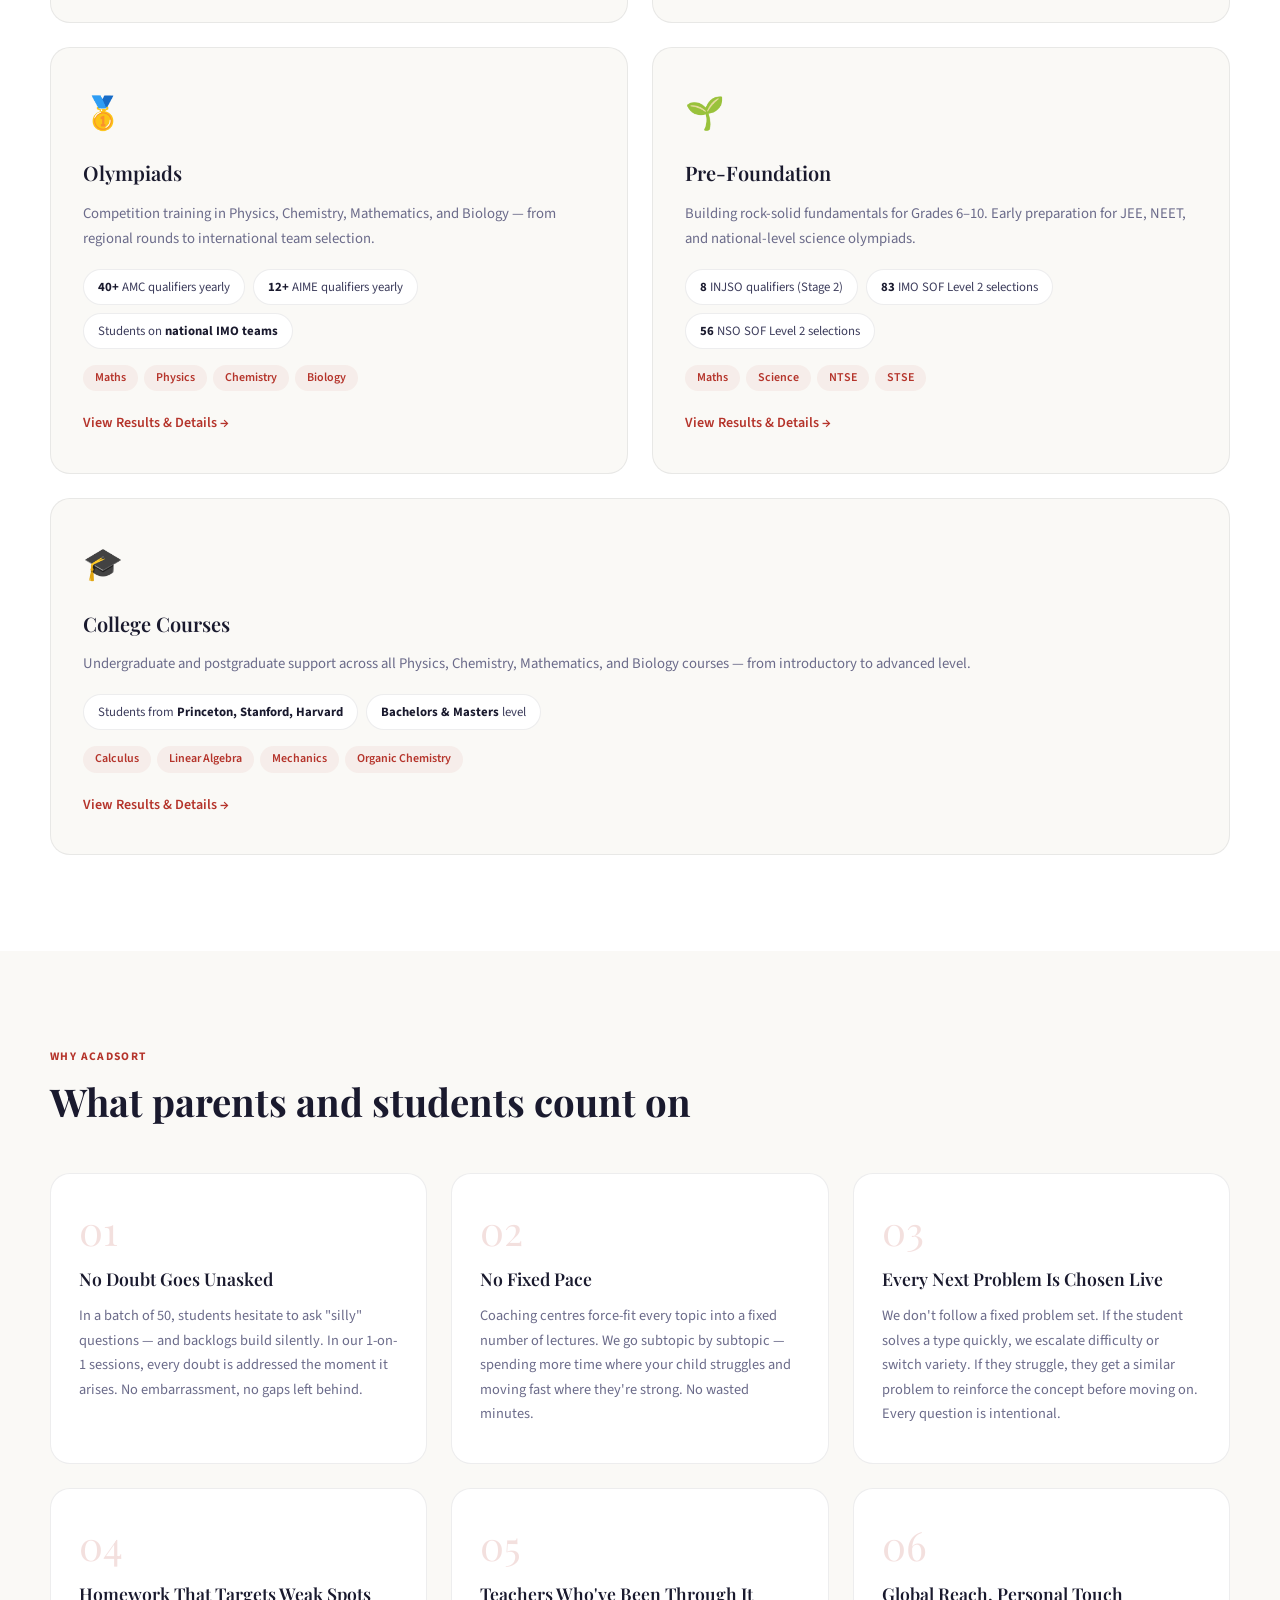
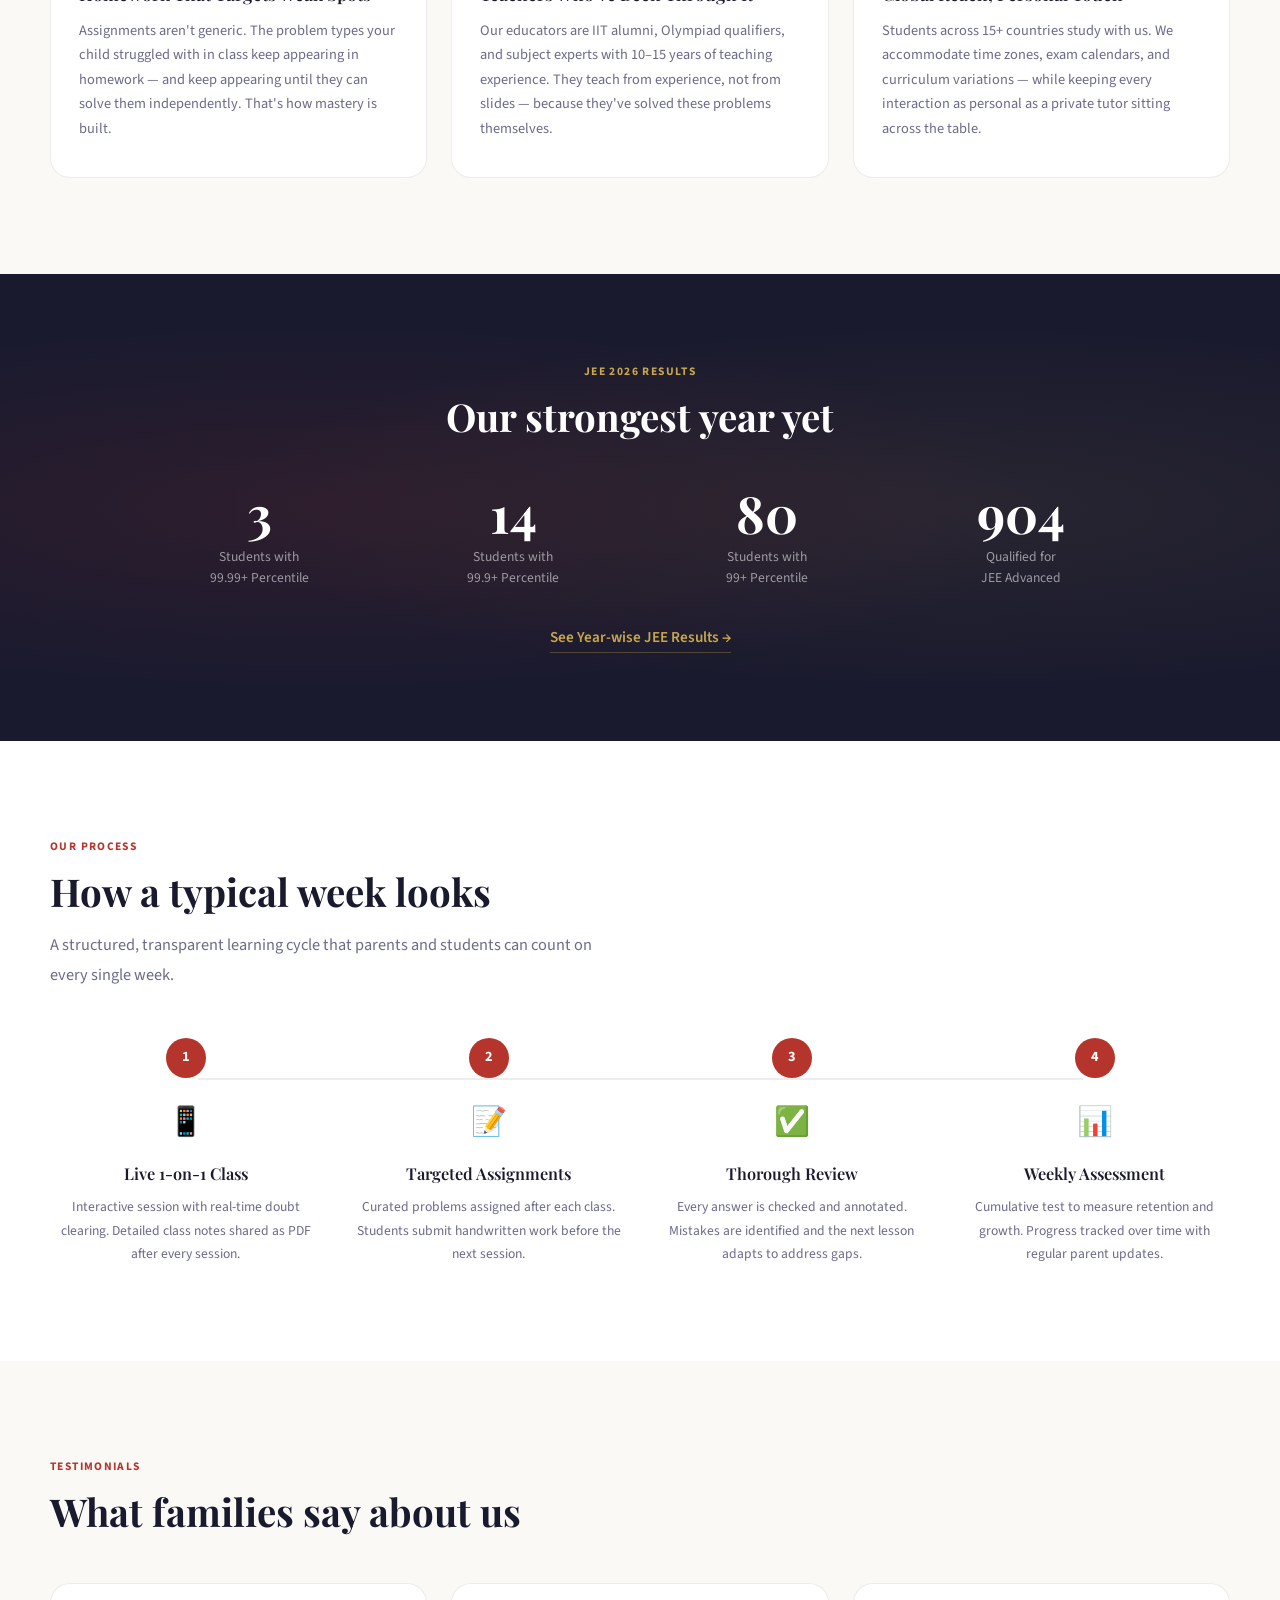
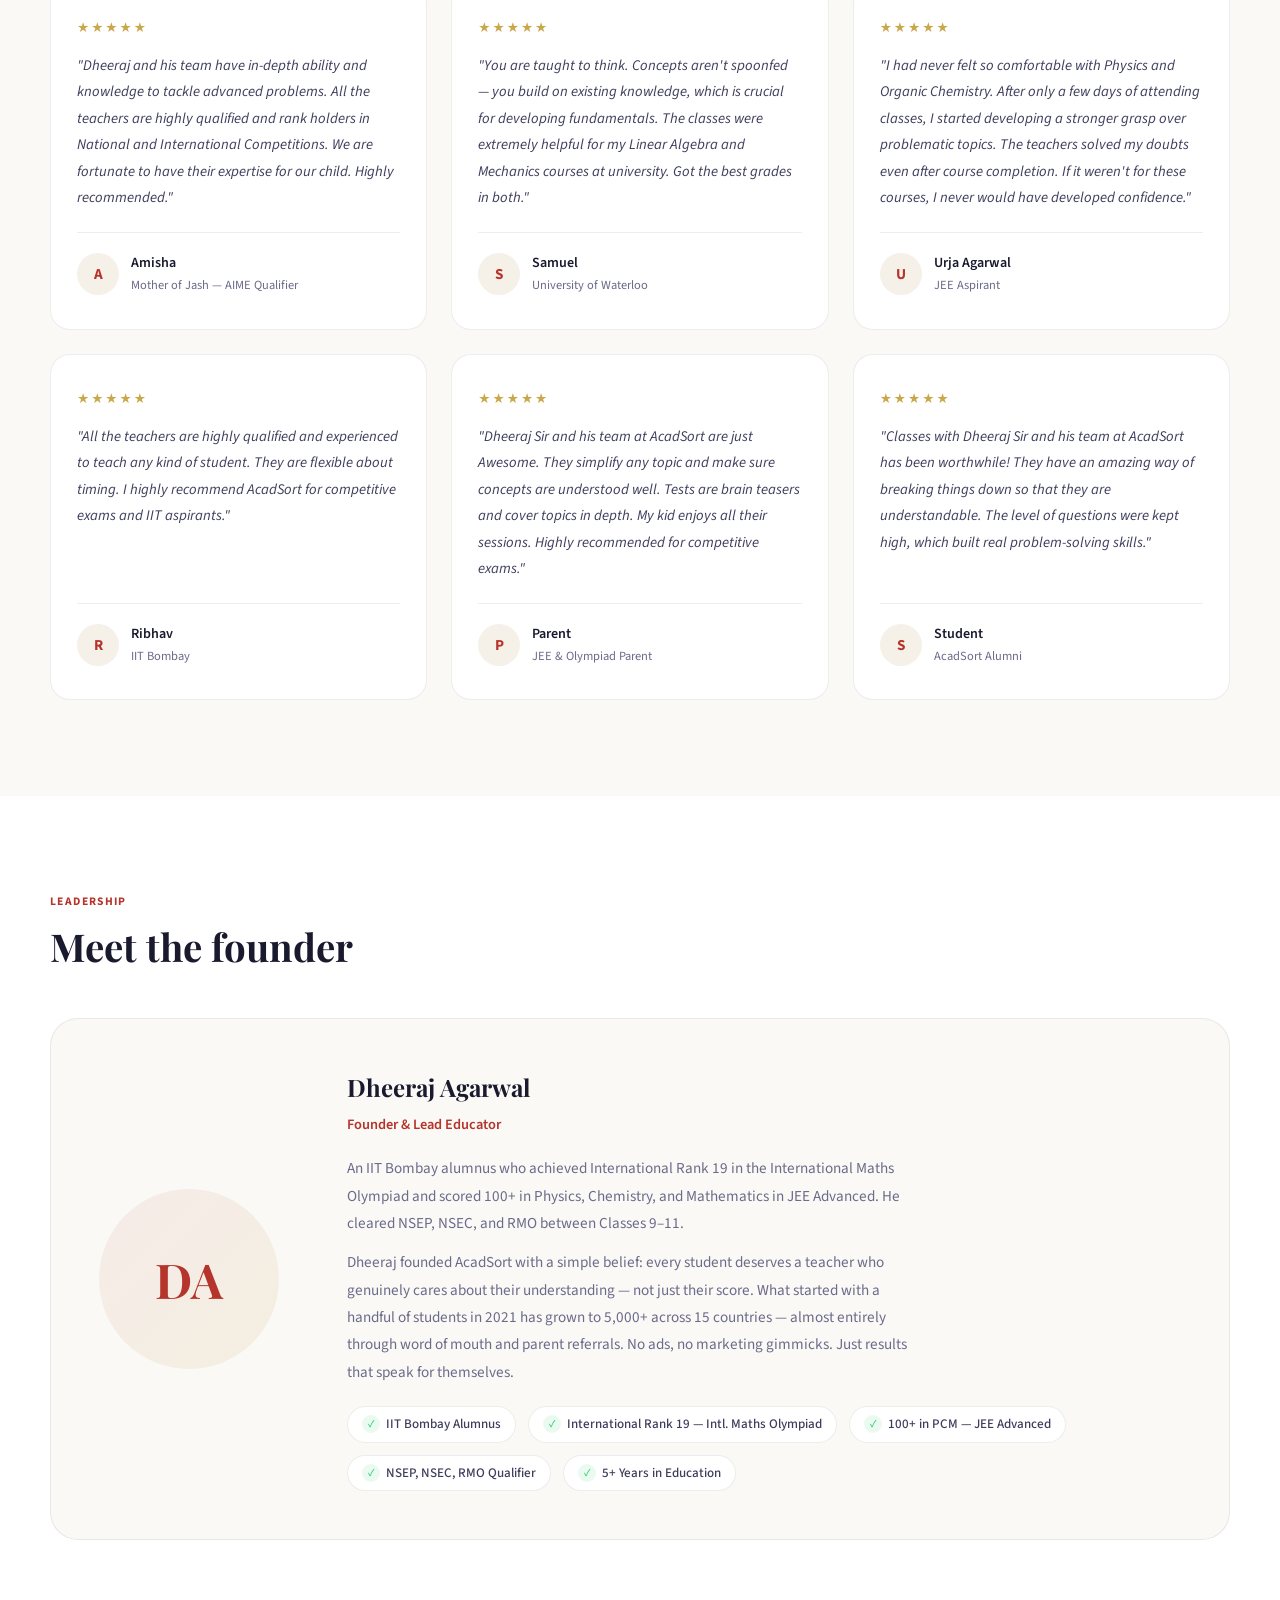
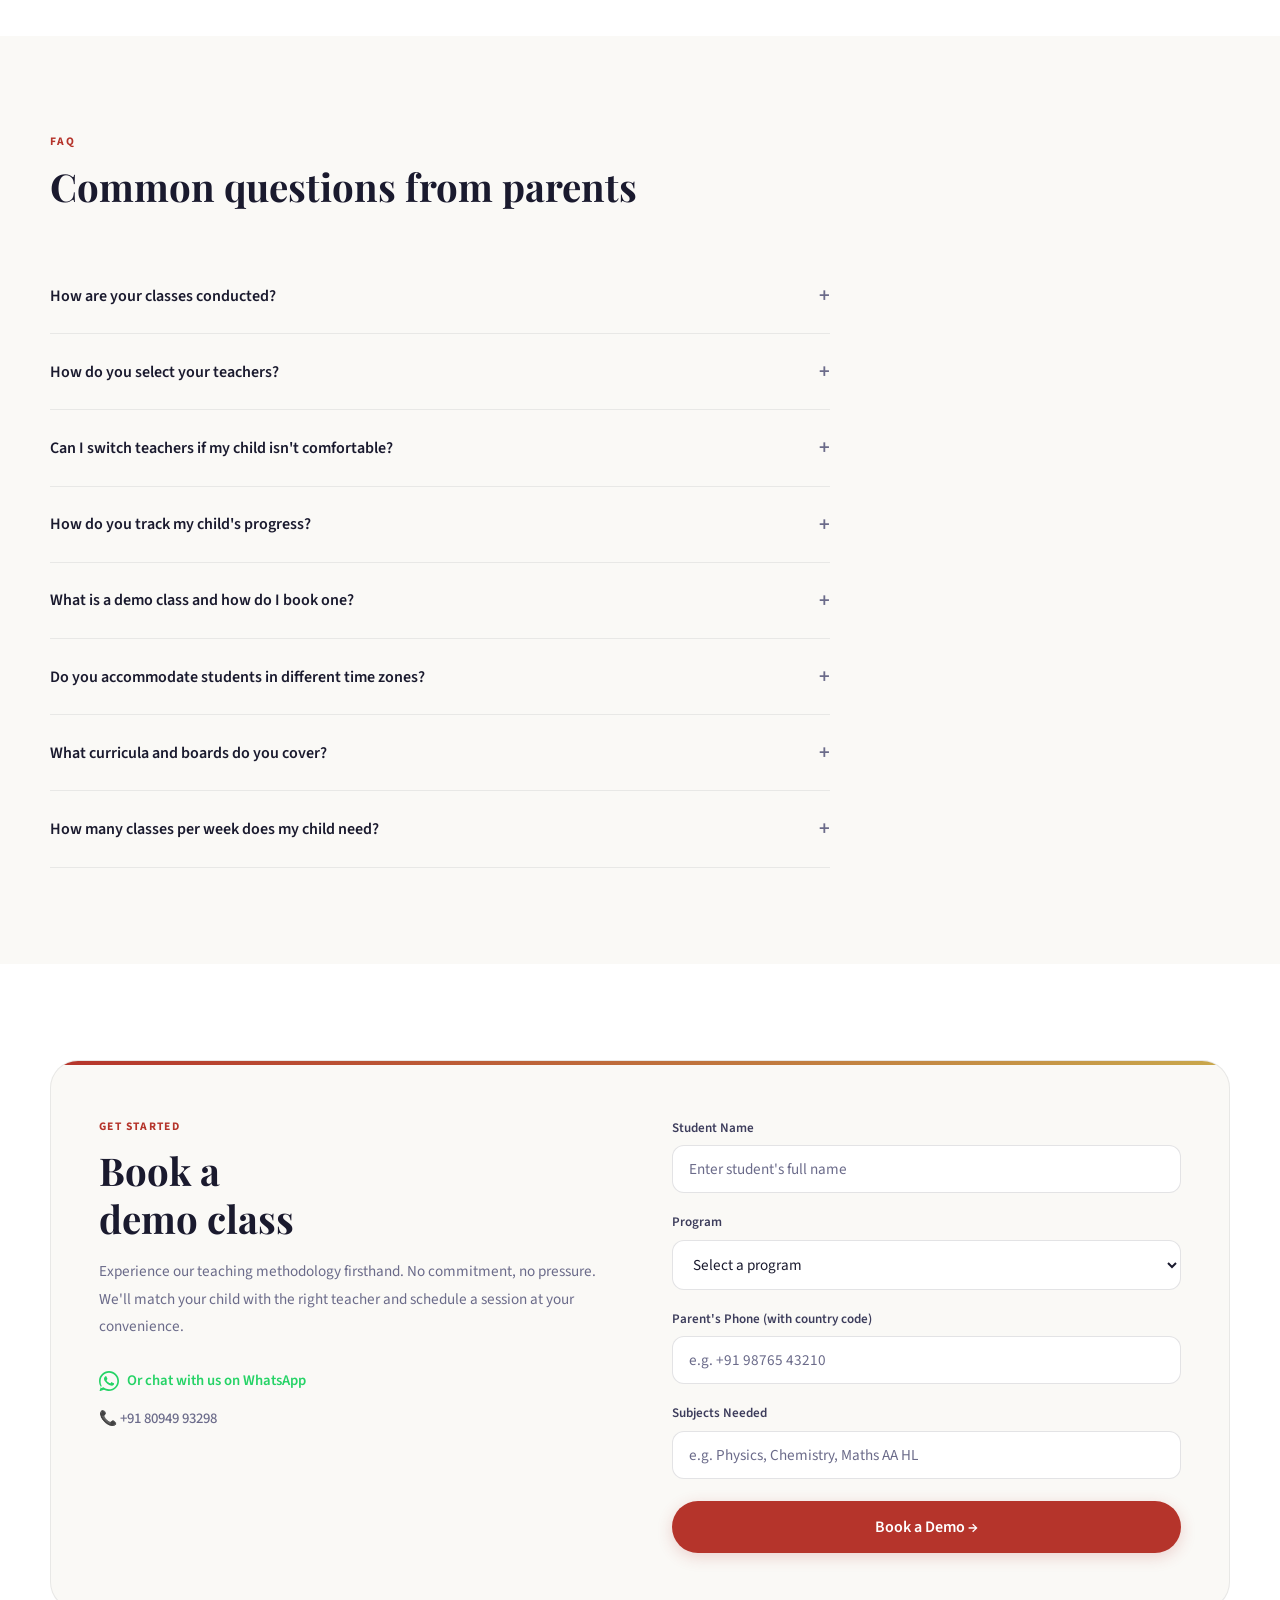
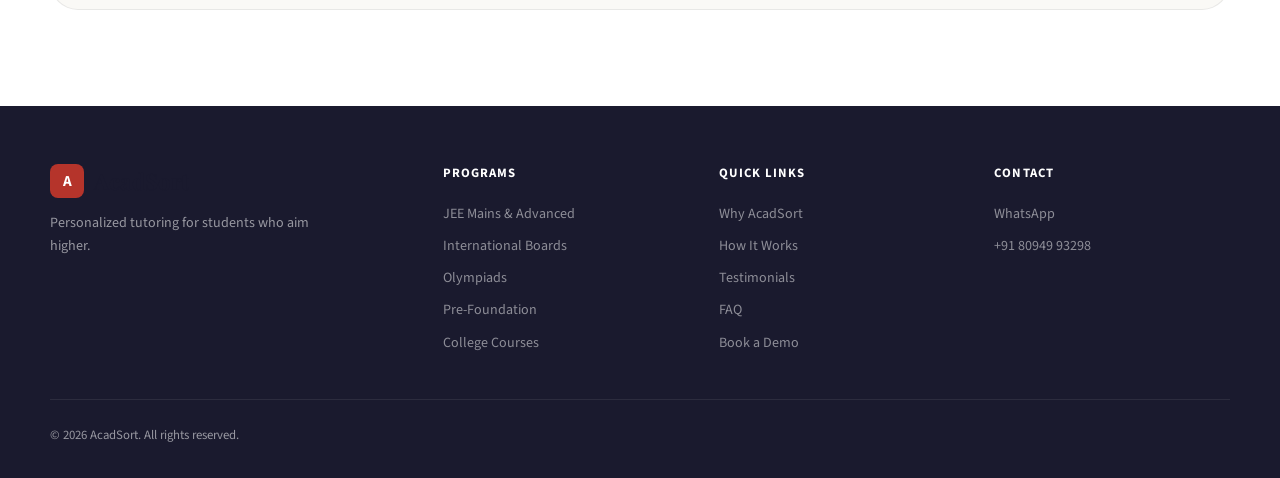
==== commit d5b58d0a: "Add files via upload New website files" ====
--- a/index.html
+++ b/index.html
@@ -3,577 +3,37 @@
 <head>
 <meta charset="UTF-8">
 <meta name="viewport" content="width=device-width, initial-scale=1.0">
-<title>AcadSort — Personalized Tutoring for IB, A-Level, IGCSE & JEE</title>
-<meta name="description" content="1-on-1 online tutoring by 120+ expert teachers. IB Diploma, A/AS Level, IGCSE, JEE, Math Olympiads. 1200+ students globally. Book a free demo class.">
+<title>AcadSort — Personalized Tutoring for JEE, IB, A-Level, Olympiads & More</title>
+<meta name="description" content="5000+ students across 15+ countries. 1-on-1 online tutoring by 140+ expert educators for JEE, IB, A-Level, IGCSE, Olympiads, and College Courses. Book a demo.">
 <link rel="preconnect" href="https://fonts.googleapis.com">
 <link rel="preconnect" href="https://fonts.gstatic.com" crossorigin>
-<link href="https://fonts.googleapis.com/css2?family=DM+Serif+Display:ital@0;1&family=Plus+Jakarta+Sans:wght@400;500;600;700&display=swap" rel="stylesheet">
-<style>
-*, *::before, *::after { margin: 0; padding: 0; box-sizing: border-box; }
-
-:root {
-  --ink: #1a1a2e;
-  --ink-light: #3d3d5c;
-  --ink-muted: #6b6b8a;
-  --cream: #faf9f6;
-  --cream-warm: #f5f0e8;
-  --accent: #c0392b;
-  --accent-warm: #e74c3c;
-  --accent-glow: rgba(192, 57, 43, 0.08);
-  --gold: #d4a847;
-  --gold-soft: rgba(212, 168, 71, 0.12);
-  --white: #ffffff;
-  --border: rgba(26, 26, 46, 0.08);
-  --shadow-sm: 0 1px 3px rgba(26,26,46,0.06);
-  --shadow-md: 0 4px 20px rgba(26,26,46,0.08);
-  --shadow-lg: 0 12px 40px rgba(26,26,46,0.12);
-  --radius: 12px;
-  --radius-lg: 20px;
-  --font-display: 'DM Serif Display', Georgia, serif;
-  --font-body: 'Plus Jakarta Sans', system-ui, sans-serif;
-}
-
-html { scroll-behavior: smooth; }
-
-body {
-  font-family: var(--font-body);
-  color: var(--ink);
-  background: var(--cream);
-  line-height: 1.7;
-  -webkit-font-smoothing: antialiased;
-  overflow-x: hidden;
-}
-
-a { text-decoration: none; color: inherit; }
-
-/* ─── NAV ─── */
-.nav {
-  position: fixed; top: 0; left: 0; right: 0; z-index: 100;
-  background: rgba(250, 249, 246, 0.92);
-  backdrop-filter: blur(20px);
-  border-bottom: 1px solid var(--border);
-  transition: box-shadow 0.3s;
-}
-.nav.scrolled { box-shadow: var(--shadow-sm); }
-.nav-inner {
-  max-width: 1200px; margin: 0 auto;
-  padding: 0 24px;
-  display: flex; align-items: center; justify-content: space-between;
-  height: 72px;
-}
-.nav-logo {
-  font-family: var(--font-display);
-  font-size: 1.5rem; color: var(--ink);
-  display: flex; align-items: center; gap: 8px;
-}
-.nav-logo .logo-mark {
-  width: 36px; height: 36px; background: var(--accent);
-  border-radius: 8px; display: flex; align-items: center; justify-content: center;
-  color: white; font-weight: 700; font-size: 1rem;
-  font-family: var(--font-body);
-}
-.nav-links { display: flex; gap: 32px; align-items: center; }
-.nav-links a {
-  font-size: 0.875rem; font-weight: 500; color: var(--ink-muted);
-  transition: color 0.2s; letter-spacing: 0.01em;
-}
-.nav-links a:hover { color: var(--ink); }
-.nav-cta {
-  background: var(--ink); color: var(--white) !important;
-  padding: 10px 24px; border-radius: 100px;
-  font-weight: 600; font-size: 0.875rem;
-  transition: background 0.2s, transform 0.2s;
-}
-.nav-cta:hover { background: var(--accent); transform: translateY(-1px); }
-
-.mobile-toggle {
-  display: none; background: none; border: none; cursor: pointer;
-  width: 32px; height: 32px; position: relative;
-}
-.mobile-toggle span {
-  display: block; width: 22px; height: 2px; background: var(--ink);
-  position: absolute; left: 5px; transition: 0.3s;
-}
-.mobile-toggle span:nth-child(1) { top: 10px; }
-.mobile-toggle span:nth-child(2) { top: 16px; }
-.mobile-toggle span:nth-child(3) { top: 22px; }
-
-/* ─── HERO ─── */
-.hero {
-  min-height: 100vh;
-  display: flex; align-items: center;
-  padding: 120px 24px 80px;
-  position: relative;
-  overflow: hidden;
-}
-.hero::before {
-  content: ''; position: absolute; top: -200px; right: -200px;
-  width: 600px; height: 600px;
-  background: radial-gradient(circle, var(--gold-soft) 0%, transparent 70%);
-  pointer-events: none;
-}
-.hero::after {
-  content: ''; position: absolute; bottom: -100px; left: -100px;
-  width: 400px; height: 400px;
-  background: radial-gradient(circle, var(--accent-glow) 0%, transparent 70%);
-  pointer-events: none;
-}
-.hero-inner {
-  max-width: 1200px; margin: 0 auto; width: 100%;
-  display: grid; grid-template-columns: 1fr 1fr; gap: 80px;
-  align-items: center; position: relative; z-index: 1;
-}
-.hero-badge {
-  display: inline-flex; align-items: center; gap: 8px;
-  background: var(--gold-soft); border: 1px solid rgba(212,168,71,0.2);
-  padding: 6px 16px; border-radius: 100px;
-  font-size: 0.8rem; font-weight: 600; color: var(--gold);
-  margin-bottom: 24px; letter-spacing: 0.04em; text-transform: uppercase;
-}
-.hero-badge::before {
-  content: ''; width: 6px; height: 6px;
-  background: var(--gold); border-radius: 50%;
-}
-.hero h1 {
-  font-family: var(--font-display);
-  font-size: clamp(2.5rem, 5vw, 3.8rem);
-  line-height: 1.15; color: var(--ink);
-  margin-bottom: 24px;
-}
-.hero h1 em {
-  font-style: italic; color: var(--accent);
-}
-.hero-sub {
-  font-size: 1.125rem; color: var(--ink-muted);
-  max-width: 480px; margin-bottom: 40px; line-height: 1.8;
-}
-.hero-actions { display: flex; gap: 16px; flex-wrap: wrap; }
-.btn-primary {
-  display: inline-flex; align-items: center; gap: 8px;
-  background: var(--accent); color: var(--white);
-  padding: 16px 32px; border-radius: 100px;
-  font-weight: 600; font-size: 1rem;
-  border: none; cursor: pointer;
-  transition: all 0.25s; box-shadow: 0 4px 16px rgba(192,57,43,0.25);
-}
-.btn-primary:hover { background: var(--accent-warm); transform: translateY(-2px); box-shadow: 0 6px 24px rgba(192,57,43,0.3); }
-.btn-secondary {
-  display: inline-flex; align-items: center; gap: 8px;
-  background: transparent; color: var(--ink);
-  padding: 16px 32px; border-radius: 100px;
-  font-weight: 600; font-size: 1rem;
-  border: 2px solid var(--border); cursor: pointer;
-  transition: all 0.25s;
-}
-.btn-secondary:hover { border-color: var(--ink); background: var(--white); }
-
-/* Hero stats card */
-.hero-visual {
-  position: relative;
-  display: flex; justify-content: center;
-}
-.stats-card {
-  background: var(--white);
-  border-radius: var(--radius-lg);
-  padding: 48px 40px;
-  box-shadow: var(--shadow-lg);
-  border: 1px solid var(--border);
-  width: 100%; max-width: 420px;
-}
-.stats-card h3 {
-  font-family: var(--font-display);
-  font-size: 1.25rem; margin-bottom: 32px;
-  color: var(--ink);
-}
-.stat-row {
-  display: flex; align-items: center; gap: 16px;
-  padding: 20px 0;
-  border-bottom: 1px solid var(--border);
-}
-.stat-row:last-child { border-bottom: none; padding-bottom: 0; }
-.stat-row:first-of-type { padding-top: 0; }
-.stat-icon {
-  width: 48px; height: 48px; border-radius: 12px;
-  display: flex; align-items: center; justify-content: center;
-  font-size: 1.25rem; flex-shrink: 0;
-}
-.stat-icon.students { background: rgba(52, 152, 219, 0.1); }
-.stat-icon.teachers { background: rgba(46, 204, 113, 0.1); }
-.stat-icon.countries { background: rgba(155, 89, 182, 0.1); }
-.stat-icon.experience { background: var(--gold-soft); }
-.stat-num {
-  font-family: var(--font-display);
-  font-size: 1.75rem; color: var(--ink);
-  line-height: 1;
-}
-.stat-label { font-size: 0.85rem; color: var(--ink-muted); margin-top: 2px; }
-
-/* ─── SECTION COMMONS ─── */
-section { padding: 100px 24px; }
-.section-inner { max-width: 1200px; margin: 0 auto; }
-.section-label {
-  font-size: 0.75rem; font-weight: 700; letter-spacing: 0.12em;
-  text-transform: uppercase; color: var(--accent);
-  margin-bottom: 12px;
-}
-.section-title {
-  font-family: var(--font-display);
-  font-size: clamp(1.75rem, 3.5vw, 2.5rem);
-  line-height: 1.25; color: var(--ink);
-  margin-bottom: 20px;
-}
-.section-desc {
-  font-size: 1.05rem; color: var(--ink-muted);
-  max-width: 560px; line-height: 1.8;
-}
-
-/* ─── COURSES ─── */
-.courses { background: var(--white); }
-.courses-grid {
-  display: grid; grid-template-columns: repeat(auto-fit, minmax(260px, 1fr));
-  gap: 24px; margin-top: 48px;
-}
-.course-card {
-  background: var(--cream);
-  border: 1px solid var(--border);
-  border-radius: var(--radius-lg);
-  padding: 36px 28px;
-  transition: all 0.3s;
-  position: relative; overflow: hidden;
-}
-.course-card:hover {
-  transform: translateY(-4px);
-  box-shadow: var(--shadow-md);
-  border-color: rgba(192, 57, 43, 0.15);
-}
-.course-card::after {
-  content: ''; position: absolute; top: 0; left: 0; right: 0;
-  height: 3px; background: var(--accent);
-  transform: scaleX(0); transform-origin: left;
-  transition: transform 0.3s;
-}
-.course-card:hover::after { transform: scaleX(1); }
-.course-emoji {
-  font-size: 2rem; margin-bottom: 16px;
-  display: block;
-}
-.course-card h3 {
-  font-family: var(--font-display);
-  font-size: 1.2rem; margin-bottom: 10px;
-}
-.course-card p {
-  font-size: 0.9rem; color: var(--ink-muted); line-height: 1.7;
-}
-.course-tags {
-  display: flex; flex-wrap: wrap; gap: 6px; margin-top: 16px;
-}
-.course-tag {
-  background: var(--white);
-  border: 1px solid var(--border);
-  padding: 4px 12px; border-radius: 100px;
-  font-size: 0.75rem; font-weight: 600;
-  color: var(--ink-light);
-}
-
-/* ─── WHY US ─── */
-.why-grid {
-  display: grid; grid-template-columns: repeat(3, 1fr);
-  gap: 24px; margin-top: 48px;
-}
-.why-card {
-  padding: 36px 28px;
-  border-radius: var(--radius-lg);
-  border: 1px solid var(--border);
-  background: var(--white);
-  transition: all 0.3s;
-}
-.why-card:hover {
-  box-shadow: var(--shadow-md);
-  transform: translateY(-2px);
-}
-.why-num {
-  font-family: var(--font-display);
-  font-size: 2.5rem; color: var(--accent);
-  opacity: 0.2; line-height: 1; margin-bottom: 16px;
-}
-.why-card h3 {
-  font-family: var(--font-display);
-  font-size: 1.15rem; margin-bottom: 10px;
-}
-.why-card p {
-  font-size: 0.9rem; color: var(--ink-muted); line-height: 1.7;
-}
-
-/* ─── METHODOLOGY ─── */
-.methodology { background: var(--white); }
-.method-steps {
-  display: grid; grid-template-columns: repeat(4, 1fr);
-  gap: 0; margin-top: 48px;
-  position: relative;
-}
-.method-step {
-  padding: 32px 28px;
-  position: relative;
-  text-align: center;
-}
-.method-step::after {
-  content: '→'; position: absolute; right: -12px; top: 50%;
-  transform: translateY(-50%);
-  font-size: 1.5rem; color: var(--border);
-}
-.method-step:last-child::after { display: none; }
-.method-icon {
-  width: 64px; height: 64px; border-radius: 16px;
-  background: var(--cream);
-  display: flex; align-items: center; justify-content: center;
-  font-size: 1.5rem; margin: 0 auto 16px;
-}
-.method-step h3 {
-  font-family: var(--font-display);
-  font-size: 1.05rem; margin-bottom: 8px;
-}
-.method-step p {
-  font-size: 0.85rem; color: var(--ink-muted); line-height: 1.7;
-}
-
-/* ─── RESULTS ─── */
-.results-banner {
-  background: var(--ink);
-  color: var(--white);
-  padding: 80px 24px;
-  text-align: center;
-  position: relative;
-  overflow: hidden;
-}
-.results-banner::before {
-  content: ''; position: absolute; inset: 0;
-  background: radial-gradient(ellipse at 30% 50%, rgba(192,57,43,0.15), transparent 60%),
-              radial-gradient(ellipse at 70% 50%, rgba(212,168,71,0.1), transparent 60%);
-}
-.results-inner {
-  max-width: 1000px; margin: 0 auto; position: relative; z-index: 1;
-}
-.results-banner .section-label { color: var(--gold); }
-.results-banner .section-title { color: var(--white); margin-bottom: 48px; }
-.results-grid {
-  display: grid; grid-template-columns: repeat(4, 1fr); gap: 40px;
-}
-.result-item .result-num {
-  font-family: var(--font-display);
-  font-size: 3rem; color: var(--white); line-height: 1;
-}
-.result-item .result-label {
-  font-size: 0.85rem; color: rgba(255,255,255,0.6);
-  margin-top: 8px;
-}
-
-/* ─── TESTIMONIALS ─── */
-.testimonials-grid {
-  display: grid; grid-template-columns: repeat(3, 1fr);
-  gap: 24px; margin-top: 48px;
-}
-.testimonial-card {
-  background: var(--white);
-  border: 1px solid var(--border);
-  border-radius: var(--radius-lg);
-  padding: 36px 28px;
-  display: flex; flex-direction: column;
-  transition: all 0.3s;
-}
-.testimonial-card:hover {
-  box-shadow: var(--shadow-md);
-  transform: translateY(-2px);
-}
-.testimonial-stars {
-  color: var(--gold); font-size: 0.9rem;
-  margin-bottom: 16px; letter-spacing: 2px;
-}
-.testimonial-text {
-  font-size: 0.95rem; color: var(--ink-light);
-  line-height: 1.8; flex: 1;
-  margin-bottom: 24px;
-}
-.testimonial-author {
-  display: flex; align-items: center; gap: 12px;
-  padding-top: 20px; border-top: 1px solid var(--border);
-}
-.testimonial-avatar {
-  width: 44px; height: 44px; border-radius: 50%;
-  background: var(--cream-warm);
-  display: flex; align-items: center; justify-content: center;
-  font-weight: 700; font-size: 1rem; color: var(--accent);
-}
-.testimonial-name {
-  font-weight: 600; font-size: 0.9rem;
-}
-.testimonial-role {
-  font-size: 0.8rem; color: var(--ink-muted);
-}
-
-/* ─── FOUNDER ─── */
-.founder { background: var(--white); }
-.founder-card {
-  display: grid; grid-template-columns: auto 1fr;
-  gap: 48px; align-items: center;
-  background: var(--cream);
-  border-radius: var(--radius-lg);
-  padding: 48px;
-  margin-top: 48px;
-  border: 1px solid var(--border);
-}
-.founder-img {
-  width: 160px; height: 160px; border-radius: 50%;
-  background: linear-gradient(135deg, var(--accent-glow), var(--gold-soft));
-  display: flex; align-items: center; justify-content: center;
-  font-family: var(--font-display);
-  font-size: 3rem; color: var(--accent);
-}
-.founder-info h3 {
-  font-family: var(--font-display);
-  font-size: 1.5rem; margin-bottom: 4px;
-}
-.founder-info .founder-title {
-  font-size: 0.9rem; color: var(--accent); font-weight: 600;
-  margin-bottom: 16px;
-}
-.founder-info p {
-  font-size: 0.95rem; color: var(--ink-muted); line-height: 1.8;
-  max-width: 560px;
-}
-.founder-creds {
-  display: flex; gap: 24px; margin-top: 20px; flex-wrap: wrap;
-}
-.founder-cred {
-  display: flex; align-items: center; gap: 6px;
-  font-size: 0.85rem; font-weight: 500; color: var(--ink-light);
-}
-.founder-cred::before {
-  content: '✓'; width: 20px; height: 20px;
-  background: rgba(46,204,113,0.1); color: #2ecc71;
-  border-radius: 50%; display: flex; align-items: center;
-  justify-content: center; font-size: 0.7rem; flex-shrink: 0;
-}
-
-/* ─── CTA ─── */
-.cta-section {
-  padding: 100px 24px;
-  text-align: center;
-}
-.cta-box {
-  max-width: 700px; margin: 0 auto;
-  background: var(--white);
-  border-radius: var(--radius-lg);
-  padding: 64px 48px;
-  box-shadow: var(--shadow-lg);
-  border: 1px solid var(--border);
-  position: relative; overflow: hidden;
-}
-.cta-box::before {
-  content: ''; position: absolute; top: 0; left: 0; right: 0;
-  height: 4px;
-  background: linear-gradient(90deg, var(--accent), var(--gold));
-}
-.cta-box .section-title { margin-bottom: 16px; }
-.cta-box p {
-  color: var(--ink-muted); margin-bottom: 32px;
-  font-size: 1.05rem;
-}
-.cta-actions {
-  display: flex; gap: 16px; justify-content: center; flex-wrap: wrap;
-}
-.whatsapp-btn {
-  display: inline-flex; align-items: center; gap: 10px;
-  background: #25D366; color: white;
-  padding: 16px 32px; border-radius: 100px;
-  font-weight: 600; font-size: 1rem;
-  border: none; cursor: pointer;
-  transition: all 0.25s;
-  box-shadow: 0 4px 16px rgba(37, 211, 102, 0.3);
-}
-.whatsapp-btn:hover { transform: translateY(-2px); box-shadow: 0 6px 24px rgba(37,211,102,0.4); }
-.whatsapp-btn svg { width: 20px; height: 20px; }
-
-/* ─── FOOTER ─── */
-.footer {
-  background: var(--ink);
-  color: rgba(255,255,255,0.6);
-  padding: 48px 24px;
-  text-align: center;
-  font-size: 0.85rem;
-}
-.footer a { color: rgba(255,255,255,0.8); }
-.footer a:hover { color: var(--white); }
-.footer-logo {
-  font-family: var(--font-display);
-  font-size: 1.25rem; color: var(--white);
-  margin-bottom: 8px;
-}
-.footer-links {
-  display: flex; gap: 24px; justify-content: center;
-  margin: 16px 0;
-}
-
-/* ─── ANIMATIONS ─── */
-.fade-up {
-  opacity: 0; transform: translateY(30px);
-  transition: opacity 0.7s ease, transform 0.7s ease;
-}
-.fade-up.visible { opacity: 1; transform: translateY(0); }
-
-/* ─── MOBILE ─── */
-@media (max-width: 1024px) {
-  .hero-inner { grid-template-columns: 1fr; gap: 48px; text-align: center; }
-  .hero-sub { margin: 0 auto 40px; }
-  .hero-actions { justify-content: center; }
-  .hero-visual { order: -1; }
-  .stats-card { max-width: 360px; }
-  .method-steps { grid-template-columns: repeat(2, 1fr); gap: 24px; }
-  .method-step::after { display: none; }
-  .results-grid { grid-template-columns: repeat(2, 1fr); gap: 32px; }
-  .why-grid { grid-template-columns: repeat(2, 1fr); }
-  .testimonials-grid { grid-template-columns: 1fr; max-width: 480px; margin-left: auto; margin-right: auto; }
-  .founder-card { grid-template-columns: 1fr; text-align: center; justify-items: center; }
-}
-
-@media (max-width: 768px) {
-  .nav-links { display: none; }
-  .nav-links.open {
-    display: flex; flex-direction: column;
-    position: absolute; top: 72px; left: 0; right: 0;
-    background: var(--cream); padding: 24px;
-    border-bottom: 1px solid var(--border);
-    box-shadow: var(--shadow-md);
-    gap: 16px;
-  }
-  .mobile-toggle { display: block; }
-  section { padding: 64px 16px; }
-  .hero { padding: 100px 16px 64px; min-height: auto; }
-  .why-grid { grid-template-columns: 1fr; }
-  .method-steps { grid-template-columns: 1fr; }
-  .courses-grid { grid-template-columns: 1fr; }
-  .results-grid { grid-template-columns: 1fr 1fr; }
-  .cta-box { padding: 40px 24px; }
-  .hero-actions { flex-direction: column; align-items: center; }
-  .founder-card { padding: 32px 24px; }
-  .founder-creds { justify-content: center; }
-}
-</style>
+<link href="https://fonts.googleapis.com/css2?family=Playfair+Display:ital,wght@0,400;0,600;0,700;1,400;1,600&family=Source+Sans+3:wght@400;500;600;700&display=swap" rel="stylesheet">
+<link rel="stylesheet" href="style.css">
 </head>
 <body>
 
 <!-- NAV -->
 <nav class="nav" id="nav">
   <div class="nav-inner">
-    <a href="#" class="nav-logo">
+    <a href="index.html" class="nav-logo">
       <span class="logo-mark">A</span>
       AcadSort
     </a>
     <div class="nav-links" id="navLinks">
-      <a href="#courses">Courses</a>
-      <a href="#why">Why Us</a>
+      <div class="nav-dropdown">
+        <a href="#" class="nav-dropdown-trigger">Programs <svg width="10" height="6" viewBox="0 0 10 6"><path d="M1 1l4 4 4-4" stroke="currentColor" stroke-width="1.5" fill="none"/></svg></a>
+        <div class="nav-dropdown-menu">
+          <a href="jee.html">JEE Mains & Advanced</a>
+          <a href="international.html">International Boards</a>
+          <a href="olympiads.html">Olympiads</a>
+          <a href="foundation.html">Pre-Foundation</a>
+          <a href="college.html">College Courses</a>
+        </div>
+      </div>
+      <a href="#why">Why AcadSort</a>
       <a href="#methodology">How It Works</a>
       <a href="#testimonials">Testimonials</a>
-      <a href="#cta" class="nav-cta">Book Free Demo</a>
+      <a href="#book" class="nav-cta">Book a Demo</a>
     </div>
     <button class="mobile-toggle" id="mobileToggle" aria-label="Menu">
       <span></span><span></span><span></span>
@@ -581,235 +41,314 @@
   </div>
 </nav>
 
+<!-- MOBILE MENU -->
+<div class="mobile-menu" id="mobileMenu">
+  <div class="mobile-menu-inner">
+    <div class="mobile-menu-section">
+      <div class="mobile-menu-label">Programs</div>
+      <a href="jee.html">JEE Mains & Advanced</a>
+      <a href="international.html">International Boards</a>
+      <a href="olympiads.html">Olympiads</a>
+      <a href="foundation.html">Pre-Foundation</a>
+      <a href="college.html">College Courses</a>
+    </div>
+    <div class="mobile-menu-section">
+      <a href="#why">Why AcadSort</a>
+      <a href="#methodology">How It Works</a>
+      <a href="#testimonials">Testimonials</a>
+    </div>
+    <a href="#book" class="mobile-menu-cta">Book a Demo →</a>
+  </div>
+</div>
+
 <!-- HERO -->
 <section class="hero">
+  <div class="hero-bg-pattern"></div>
   <div class="hero-inner">
     <div class="hero-content">
-      <div class="hero-badge">Trusted by 1200+ families worldwide</div>
+      <div class="hero-badge">Trusted by 5,000+ families across 15+ countries</div>
       <h1>Where bright minds find <em>their</em> edge</h1>
-      <p class="hero-sub">Personalized 1-on-1 online tutoring for IB, A-Level, IGCSE, JEE & Math Olympiads — taught by 120+ expert educators, many from IITs and top universities.</p>
+      <p class="hero-sub">Personalized 1-on-1 online tutoring by 140+ expert educators — many from IITs and top global universities. From competitive exams to international curricula, we meet every student where they are.</p>
       <div class="hero-actions">
-        <a href="https://wa.me/918094993298?text=Hi%20Dheeraj%2C%20I%27d%20like%20to%20book%20a%20free%20demo%20class." class="btn-primary">
-          Book a Free Demo →
-        </a>
-        <a href="#courses" class="btn-secondary">Explore Courses</a>
+        <a href="#book" class="btn-primary">Book a Demo →</a>
+        <a href="#programs" class="btn-secondary">Explore Programs</a>
+      </div>
+      <div class="hero-trust">
+        <div class="hero-trust-item">
+          <strong>86</strong> students scored 99+ percentile in JEE 2026
+        </div>
+        <div class="hero-trust-divider"></div>
+        <div class="hero-trust-item">
+          <strong>All 8</strong> Ivy League universities represented
+        </div>
+        <div class="hero-trust-divider"></div>
+        <div class="hero-trust-item">
+          <strong>12+</strong> AIME qualifiers every year
+        </div>
       </div>
     </div>
     <div class="hero-visual">
-      <div class="stats-card fade-up">
-        <h3>AcadSort at a Glance</h3>
+      <div class="hero-stats-card">
+        <div class="stats-header">AcadSort at a Glance</div>
         <div class="stat-row">
-          <div class="stat-icon students">🎓</div>
-          <div>
-            <div class="stat-num" data-count="1200">0</div>
+          <div class="stat-icon">🎓</div>
+          <div class="stat-info">
+            <div class="stat-num" data-count="5000" data-suffix="+">0</div>
             <div class="stat-label">Students tutored globally</div>
           </div>
         </div>
         <div class="stat-row">
-          <div class="stat-icon teachers">👨‍🏫</div>
-          <div>
-            <div class="stat-num" data-count="120">0</div>
-            <div class="stat-label">Expert teachers on team</div>
+          <div class="stat-icon">👨‍🏫</div>
+          <div class="stat-info">
+            <div class="stat-num" data-count="140" data-suffix="+">0</div>
+            <div class="stat-label">Expert educators</div>
           </div>
         </div>
         <div class="stat-row">
-          <div class="stat-icon countries">🌍</div>
-          <div>
-            <div class="stat-num" data-count="15">0</div>
+          <div class="stat-icon">🌍</div>
+          <div class="stat-info">
+            <div class="stat-num" data-count="15" data-suffix="+">0</div>
             <div class="stat-label">Countries served</div>
           </div>
         </div>
         <div class="stat-row">
-          <div class="stat-icon experience">⏳</div>
-          <div>
-            <div class="stat-num" data-count="4">0</div>
-            <div class="stat-label">Years of experience</div>
-          </div>
-        </div>
-      </div>
-    </div>
-  </div>
-</section>
-
-<!-- COURSES -->
-<section class="courses" id="courses">
+          <div class="stat-icon">📈</div>
+          <div class="stat-info">
+            <div class="stat-num" data-count="5" data-suffix="+ yrs">0</div>
+            <div class="stat-label">Of consistent results</div>
+          </div>
+        </div>
+      </div>
+    </div>
+  </div>
+</section>
+
+<!-- PROGRAMS -->
+<section class="programs" id="programs">
   <div class="section-inner">
-    <div class="section-label">What We Teach</div>
-    <div class="section-title">Courses tailored to every academic path</div>
-    <p class="section-desc">From competitive exams in India to international curricula abroad — we cover it all with subject-matter experts in each domain.</p>
-    <div class="courses-grid">
-      <div class="course-card fade-up">
-        <span class="course-emoji">🏆</span>
-        <h3>JEE Mains & Advanced</h3>
-        <p>Rigorous preparation for India's toughest engineering entrance. Concept-first approach with extensive problem practice.</p>
-        <div class="course-tags">
-          <span class="course-tag">Maths</span>
-          <span class="course-tag">Physics</span>
-          <span class="course-tag">Chemistry</span>
-        </div>
-      </div>
-      <div class="course-card fade-up">
-        <span class="course-emoji">🧮</span>
-        <h3>Math Olympiads</h3>
-        <p>Training for AMC, AIME, SMC, BMO, RMO, IMC and more. Build deep mathematical thinking and competition strategy.</p>
-        <div class="course-tags">
-          <span class="course-tag">AMC</span>
-          <span class="course-tag">AIME</span>
-          <span class="course-tag">RMO</span>
-          <span class="course-tag">IMC</span>
-        </div>
-      </div>
-      <div class="course-card fade-up">
-        <span class="course-emoji">🌐</span>
-        <h3>IB Diploma (IBDP)</h3>
-        <p>HL & SL support across Maths, Physics, Chemistry, and Biology. Internal assessments, exam prep, and predicted grade strategy.</p>
-        <div class="course-tags">
-          <span class="course-tag">Maths AA/AI</span>
-          <span class="course-tag">Sciences</span>
-          <span class="course-tag">IA Support</span>
-        </div>
-      </div>
-      <div class="course-card fade-up">
-        <span class="course-emoji">📘</span>
-        <h3>A/AS Level & IGCSE</h3>
-        <p>Cambridge & Edexcel board expertise. Past-paper-driven prep with focus on mark scheme patterns and exam technique.</p>
-        <div class="course-tags">
-          <span class="course-tag">Cambridge</span>
-          <span class="course-tag">Edexcel</span>
-          <span class="course-tag">AQA</span>
-        </div>
-      </div>
-      <div class="course-card fade-up">
-        <span class="course-emoji">📐</span>
-        <h3>US Curriculum</h3>
-        <p>Pre-Algebra through AP Calculus BC. Aligned with CCSS, TEKS, and B.E.S.T. standards. SAT Math prep included.</p>
-        <div class="course-tags">
-          <span class="course-tag">AP Calculus</span>
-          <span class="course-tag">SAT</span>
-          <span class="course-tag">Common Core</span>
-        </div>
-      </div>
-      <div class="course-card fade-up">
-        <span class="course-emoji">🌱</span>
-        <h3>Pre-Foundation (Gr. 4–10)</h3>
-        <p>Strong fundamentals for younger students. Building a rock-solid base for competitive and board exams ahead.</p>
-        <div class="course-tags">
-          <span class="course-tag">CBSE</span>
-          <span class="course-tag">ICSE</span>
-          <span class="course-tag">Foundation</span>
-        </div>
-      </div>
-    </div>
-  </div>
-</section>
-
-<!-- WHY US -->
+    <div class="section-header">
+      <div class="section-label">Our Programs</div>
+      <h2 class="section-title">Expertise across every academic path</h2>
+      <p class="section-desc">Each program is led by subject-matter specialists with proven results. Click any program to see detailed results, curriculum coverage, and student stories.</p>
+    </div>
+    <div class="programs-grid">
+      <a href="jee.html" class="program-card program-jee fade-up">
+        <div class="program-card-accent"></div>
+        <div class="program-card-content">
+          <div class="program-icon">🏆</div>
+          <h3>JEE Mains & Advanced</h3>
+          <p>India's most rigorous engineering entrance preparation with a concept-first approach and extensive problem practice.</p>
+          <div class="program-highlights">
+            <span class="program-stat"><strong>1400+</strong> students in 2026</span>
+            <span class="program-stat"><strong>86</strong> scored 99+ percentile</span>
+            <span class="program-stat"><strong>972</strong> qualified for Advanced</span>
+          </div>
+          <div class="program-subjects">
+            <span>Physics</span><span>Chemistry</span><span>Mathematics</span>
+          </div>
+          <span class="program-link">View Results & Details →</span>
+        </div>
+      </a>
+
+      <a href="international.html" class="program-card program-intl fade-up">
+        <div class="program-card-accent"></div>
+        <div class="program-card-content">
+          <div class="program-icon">🌐</div>
+          <h3>International Boards</h3>
+          <p>IB, Cambridge, Edexcel, AP, and other global curricula. Supporting students across the US, UK, Middle East, Southeast Asia, and beyond.</p>
+          <div class="program-highlights">
+            <span class="program-stat"><strong>1500+</strong> students tutored</span>
+            <span class="program-stat"><strong>143</strong> A* grades in A-Levels</span>
+            <span class="program-stat"><strong>All 8</strong> Ivy Leagues represented</span>
+          </div>
+          <div class="program-subjects">
+            <span>IB</span><span>A/AS Level</span><span>IGCSE</span><span>AP</span><span>MYP</span>
+          </div>
+          <span class="program-link">View Results & Details →</span>
+        </div>
+      </a>
+
+      <a href="olympiads.html" class="program-card program-oly fade-up">
+        <div class="program-card-accent"></div>
+        <div class="program-card-content">
+          <div class="program-icon">🥇</div>
+          <h3>Olympiads</h3>
+          <p>Competition training in Physics, Chemistry, Mathematics, and Biology — from regional rounds to international team selection.</p>
+          <div class="program-highlights">
+            <span class="program-stat"><strong>40+</strong> AMC qualifiers yearly</span>
+            <span class="program-stat"><strong>12+</strong> AIME qualifiers yearly</span>
+            <span class="program-stat">Students on <strong>national IMO teams</strong></span>
+          </div>
+          <div class="program-subjects">
+            <span>Maths</span><span>Physics</span><span>Chemistry</span><span>Biology</span>
+          </div>
+          <span class="program-link">View Results & Details →</span>
+        </div>
+      </a>
+
+      <a href="foundation.html" class="program-card program-found fade-up">
+        <div class="program-card-accent"></div>
+        <div class="program-card-content">
+          <div class="program-icon">🌱</div>
+          <h3>Pre-Foundation</h3>
+          <p>Building rock-solid fundamentals for Grades 6–10. Early preparation for JEE, NEET, and national-level science olympiads.</p>
+          <div class="program-highlights">
+            <span class="program-stat"><strong>8</strong> INJSO qualifiers (Stage 2)</span>
+            <span class="program-stat"><strong>83</strong> IMO SOF Level 2 selections</span>
+            <span class="program-stat"><strong>56</strong> NSO SOF Level 2 selections</span>
+          </div>
+          <div class="program-subjects">
+            <span>Maths</span><span>Science</span><span>NTSE</span><span>STSE</span>
+          </div>
+          <span class="program-link">View Results & Details →</span>
+        </div>
+      </a>
+
+      <a href="college.html" class="program-card program-college fade-up">
+        <div class="program-card-accent"></div>
+        <div class="program-card-content">
+          <div class="program-icon">🎓</div>
+          <h3>College Courses</h3>
+          <p>Undergraduate and postgraduate support across all Physics, Chemistry, Mathematics, and Biology courses — from introductory to advanced level.</p>
+          <div class="program-highlights">
+            <span class="program-stat">Students from <strong>Princeton, Stanford, Harvard</strong></span>
+            <span class="program-stat"><strong>Bachelors & Masters</strong> level</span>
+          </div>
+          <div class="program-subjects">
+            <span>Calculus</span><span>Linear Algebra</span><span>Mechanics</span><span>Organic Chemistry</span>
+          </div>
+          <span class="program-link">View Results & Details →</span>
+        </div>
+      </a>
+    </div>
+  </div>
+</section>
+
+<!-- WHY ACADSORT -->
 <section class="why" id="why">
   <div class="section-inner">
-    <div class="section-label">Why AcadSort</div>
-    <div class="section-title">What sets us apart</div>
-    <p class="section-desc">We don't just teach — we build independent thinkers who thrive in exams and beyond.</p>
+    <div class="section-header">
+      <div class="section-label">Why AcadSort</div>
+      <h2 class="section-title">What parents and students count on</h2>
+    </div>
     <div class="why-grid">
       <div class="why-card fade-up">
         <div class="why-num">01</div>
-        <h3>True 1-on-1 Attention</h3>
-        <p>Every session is a private class — not a group with one student unmuted. Your child gets 100% of the teacher's focus for the entire hour.</p>
+        <h3>No Doubt Goes Unasked</h3>
+        <p>In a batch of 50, students hesitate to ask "silly" questions — and backlogs build silently. In our 1-on-1 sessions, every doubt is addressed the moment it arises. No embarrassment, no gaps left behind.</p>
       </div>
       <div class="why-card fade-up">
         <div class="why-num">02</div>
-        <h3>Teachers, Not TAs</h3>
-        <p>Our educators are IIT alumni, Olympiad qualifiers, and subject experts with years of teaching experience — not freshers reading slides.</p>
+        <h3>No Fixed Pace</h3>
+        <p>Coaching centres force-fit every topic into a fixed number of lectures. We go subtopic by subtopic — spending more time where your child struggles and moving fast where they're strong. No wasted minutes.</p>
       </div>
       <div class="why-card fade-up">
         <div class="why-num">03</div>
-        <h3>Homework Actually Checked</h3>
-        <p>Every assignment is reviewed thoroughly before the next class. Gaps are identified and addressed — no student slips through the cracks.</p>
+        <h3>Every Next Problem Is Chosen Live</h3>
+        <p>We don't follow a fixed problem set. If the student solves a type quickly, we escalate difficulty or switch variety. If they struggle, they get a similar problem to reinforce the concept before moving on. Every question is intentional.</p>
       </div>
       <div class="why-card fade-up">
         <div class="why-num">04</div>
-        <h3>Weekly Assessments</h3>
-        <p>Regular tests track progress rigorously. We don't wait for exam results to know if something isn't working — we catch it early.</p>
+        <h3>Homework That Targets Weak Spots</h3>
+        <p>Assignments aren't generic. The problem types your child struggled with in class keep appearing in homework — and keep appearing until they can solve them independently. That's how mastery is built.</p>
       </div>
       <div class="why-card fade-up">
         <div class="why-num">05</div>
-        <h3>Adaptive Lesson Plans</h3>
-        <p>No two students follow the same plan. Lessons are tailored based on test performance, homework analysis, and individual learning pace.</p>
+        <h3>Teachers Who've Been Through It</h3>
+        <p>Our educators are IIT alumni, Olympiad qualifiers, and subject experts with 10–15 years of teaching experience. They teach from experience, not from slides — because they've solved these problems themselves.</p>
       </div>
       <div class="why-card fade-up">
         <div class="why-num">06</div>
-        <h3>Global Flexibility</h3>
-        <p>Students across 15+ countries study with us. We accommodate time zones, exam calendars, and curriculum variations seamlessly.</p>
-      </div>
-    </div>
+        <h3>Global Reach, Personal Touch</h3>
+        <p>Students across 15+ countries study with us. We accommodate time zones, exam calendars, and curriculum variations — while keeping every interaction as personal as a private tutor sitting across the table.</p>
+      </div>
+    </div>
+  </div>
+</section>
+
+<!-- RESULTS BANNER -->
+<section class="results-banner">
+  <div class="results-inner">
+    <div class="section-label" style="color: var(--gold);">JEE 2026 Results</div>
+    <h2 class="section-title" style="color: white; margin-bottom: 48px;">Our strongest year yet</h2>
+    <div class="results-grid">
+      <div class="result-item fade-up">
+        <div class="result-num"><span data-count="3" data-suffix="">0</span></div>
+        <div class="result-label">Students with<br>99.99+ Percentile</div>
+      </div>
+      <div class="result-item fade-up">
+        <div class="result-num"><span data-count="15" data-suffix="">0</span></div>
+        <div class="result-label">Students with<br>99.9+ Percentile</div>
+      </div>
+      <div class="result-item fade-up">
+        <div class="result-num"><span data-count="86" data-suffix="">0</span></div>
+        <div class="result-label">Students with<br>99+ Percentile</div>
+      </div>
+      <div class="result-item fade-up">
+        <div class="result-num"><span data-count="972" data-suffix="">0</span></div>
+        <div class="result-label">Qualified for<br>JEE Advanced</div>
+      </div>
+    </div>
+    <a href="jee.html" class="results-cta">See Year-wise JEE Results →</a>
   </div>
 </section>
 
 <!-- METHODOLOGY -->
 <section class="methodology" id="methodology">
   <div class="section-inner">
-    <div class="section-label">Our Process</div>
-    <div class="section-title">How a typical week works</div>
-    <p class="section-desc">A structured, transparent learning cycle that parents and students can count on every single week.</p>
-    <div class="method-steps">
+    <div class="section-header">
+      <div class="section-label">Our Process</div>
+      <h2 class="section-title">How a typical week looks</h2>
+      <p class="section-desc">A structured, transparent learning cycle that parents and students can count on every single week.</p>
+    </div>
+    <div class="method-timeline">
       <div class="method-step fade-up">
-        <div class="method-icon">📱</div>
-        <h3>Live 1-on-1 Class</h3>
-        <p>Interactive session on iPad with real-time doubt clearing. Class notes shared as PDF after every session.</p>
+        <div class="method-step-num">1</div>
+        <div class="method-step-content">
+          <div class="method-icon-wrap">📱</div>
+          <h3>Live 1-on-1 Class</h3>
+          <p>Interactive session with real-time doubt clearing. Detailed class notes shared as PDF after every session.</p>
+        </div>
       </div>
       <div class="method-step fade-up">
-        <div class="method-icon">📝</div>
-        <h3>Assignments Given</h3>
-        <p>Targeted problems assigned after each class. Students submit handwritten work as PDF before the next session.</p>
+        <div class="method-step-num">2</div>
+        <div class="method-step-content">
+          <div class="method-icon-wrap">📝</div>
+          <h3>Targeted Assignments</h3>
+          <p>Curated problems assigned after each class. Students submit handwritten work before the next session.</p>
+        </div>
       </div>
       <div class="method-step fade-up">
-        <div class="method-icon">✅</div>
-        <h3>Thorough HW Review</h3>
-        <p>Every answer is checked. Mistakes are annotated and fed back — teachers adjust the next lesson based on gaps found.</p>
+        <div class="method-step-num">3</div>
+        <div class="method-step-content">
+          <div class="method-icon-wrap">✅</div>
+          <h3>Thorough Review</h3>
+          <p>Every answer is checked and annotated. Mistakes are identified and the next lesson adapts to address gaps.</p>
+        </div>
       </div>
       <div class="method-step fade-up">
-        <div class="method-icon">📊</div>
-        <h3>Weekly Test</h3>
-        <p>Cumulative assessment to measure retention and growth. Progress tracked over time with parent updates.</p>
-      </div>
-    </div>
-  </div>
-</section>
-
-<!-- RESULTS BANNER -->
-<div class="results-banner">
-  <div class="results-inner">
-    <div class="section-label">Results That Speak</div>
-    <div class="section-title">Our students go places</div>
-    <div class="results-grid">
-      <div class="result-item fade-up">
-        <div class="result-num" data-count="50">0+</div>
-        <div class="result-label">Students at IITs</div>
-      </div>
-      <div class="result-item fade-up">
-        <div class="result-num" data-count="30">0+</div>
-        <div class="result-label">Ivy League & Top Global Unis</div>
-      </div>
-      <div class="result-item fade-up">
-        <div class="result-num" data-count="200">0+</div>
-        <div class="result-label">Olympiad qualifiers coached</div>
-      </div>
-      <div class="result-item fade-up">
-        <div class="result-num" data-count="95">0%</div>
-        <div class="result-label">Parent satisfaction rate</div>
-      </div>
-    </div>
-  </div>
-</div>
+        <div class="method-step-num">4</div>
+        <div class="method-step-content">
+          <div class="method-icon-wrap">📊</div>
+          <h3>Weekly Assessment</h3>
+          <p>Cumulative test to measure retention and growth. Progress tracked over time with regular parent updates.</p>
+        </div>
+      </div>
+    </div>
+  </div>
+</section>
 
 <!-- TESTIMONIALS -->
 <section class="testimonials" id="testimonials">
   <div class="section-inner">
-    <div class="section-label">Testimonials</div>
-    <div class="section-title">What families say about us</div>
+    <div class="section-header">
+      <div class="section-label">Testimonials</div>
+      <h2 class="section-title">What families say about us</h2>
+    </div>
     <div class="testimonials-grid">
       <div class="testimonial-card fade-up">
         <div class="testimonial-stars">★★★★★</div>
-        <div class="testimonial-text">"Dheeraj and his team have in-depth ability and knowledge to tackle advanced problems. All the teachers are highly qualified and rank holders in National and International Competitions. We are fortunate to have their expertise for our child. Highly recommended."</div>
+        <p class="testimonial-text">"Dheeraj and his team have in-depth ability and knowledge to tackle advanced problems. All the teachers are highly qualified and rank holders in National and International Competitions. We are fortunate to have their expertise for our child. Highly recommended."</p>
         <div class="testimonial-author">
           <div class="testimonial-avatar">A</div>
           <div>
@@ -820,7 +359,7 @@
       </div>
       <div class="testimonial-card fade-up">
         <div class="testimonial-stars">★★★★★</div>
-        <div class="testimonial-text">"You are taught to think. Concepts aren't spoonfed — you build on existing knowledge, which is crucial for developing fundamentals. The classes were extremely helpful for my Linear Algebra and Mechanics courses at university. Got the best grades in both."</div>
+        <p class="testimonial-text">"You are taught to think. Concepts aren't spoonfed — you build on existing knowledge, which is crucial for developing fundamentals. The classes were extremely helpful for my Linear Algebra and Mechanics courses at university. Got the best grades in both."</p>
         <div class="testimonial-author">
           <div class="testimonial-avatar">S</div>
           <div>
@@ -831,7 +370,18 @@
       </div>
       <div class="testimonial-card fade-up">
         <div class="testimonial-stars">★★★★★</div>
-        <div class="testimonial-text">"All the teachers are highly qualified and experienced to teach any kind of student. They are flexible about timing. I highly recommend AcadSort for competitive exams and IIT aspirants."</div>
+        <p class="testimonial-text">"I had never felt so comfortable with Physics and Organic Chemistry. After only a few days of attending classes, I started developing a stronger grasp over problematic topics. The teachers solved my doubts even after course completion. If it weren't for these courses, I never would have developed confidence."</p>
+        <div class="testimonial-author">
+          <div class="testimonial-avatar">U</div>
+          <div>
+            <div class="testimonial-name">Urja Agarwal</div>
+            <div class="testimonial-role">JEE Aspirant</div>
+          </div>
+        </div>
+      </div>
+      <div class="testimonial-card fade-up">
+        <div class="testimonial-stars">★★★★★</div>
+        <p class="testimonial-text">"All the teachers are highly qualified and experienced to teach any kind of student. They are flexible about timing. I highly recommend AcadSort for competitive exams and IIT aspirants."</p>
         <div class="testimonial-author">
           <div class="testimonial-avatar">R</div>
           <div>
@@ -840,6 +390,28 @@
           </div>
         </div>
       </div>
+      <div class="testimonial-card fade-up">
+        <div class="testimonial-stars">★★★★★</div>
+        <p class="testimonial-text">"Dheeraj Sir and his team at AcadSort are just Awesome. They simplify any topic and make sure concepts are understood well. Tests are brain teasers and cover topics in depth. My kid enjoys all their sessions. Highly recommended for competitive exams."</p>
+        <div class="testimonial-author">
+          <div class="testimonial-avatar">P</div>
+          <div>
+            <div class="testimonial-name">Parent</div>
+            <div class="testimonial-role">JEE & Olympiad Parent</div>
+          </div>
+        </div>
+      </div>
+      <div class="testimonial-card fade-up">
+        <div class="testimonial-stars">★★★★★</div>
+        <p class="testimonial-text">"Classes with Dheeraj Sir and his team at AcadSort has been worthwhile! They have an amazing way of breaking things down so that they are understandable. The level of questions were kept high, which built real problem-solving skills."</p>
+        <div class="testimonial-author">
+          <div class="testimonial-avatar">S</div>
+          <div>
+            <div class="testimonial-name">Student</div>
+            <div class="testimonial-role">AcadSort Alumni</div>
+          </div>
+        </div>
+      </div>
     </div>
   </div>
 </section>
@@ -847,108 +419,307 @@
 <!-- FOUNDER -->
 <section class="founder" id="founder">
   <div class="section-inner">
-    <div class="section-label">Leadership</div>
-    <div class="section-title">Meet the founder</div>
+    <div class="section-header">
+      <div class="section-label">Leadership</div>
+      <h2 class="section-title">Meet the founder</h2>
+    </div>
     <div class="founder-card fade-up">
-      <div class="founder-img">DA</div>
+      <div class="founder-img-wrap">
+        <img src="dheeraj.jpg" alt="Dheeraj Agarwal" class="founder-img" onerror="this.style.display='none'; this.nextElementSibling.style.display='flex';">
+        <div class="founder-img-fallback">DA</div>
+      </div>
       <div class="founder-info">
         <h3>Dheeraj Agarwal</h3>
         <div class="founder-title">Founder & Lead Educator</div>
-        <p>A passionate educator and IIT Bombay alumnus who cleared all major Math and Science Olympiads during his time. Dheeraj founded AcadSort with a simple belief: every student deserves a teacher who genuinely cares about their understanding — not just their score. Today, he leads a 120+ team serving students across 15+ countries.</p>
+        <p>An IIT Bombay alumnus who achieved International Rank 19 in the International Maths Olympiad and scored 100+ in Physics, Chemistry, and Mathematics in JEE Advanced. He cleared NSEP, NSEC, and RMO between Classes 9–11.</p>
+        <p>Dheeraj founded AcadSort with a simple belief: every student deserves a teacher who genuinely cares about their understanding — not just their score. What started with a handful of students in 2021 has grown to 5,000+ across 15 countries — almost entirely through word of mouth and parent referrals. No ads, no marketing gimmicks. Just results that speak for themselves.</p>
         <div class="founder-creds">
           <span class="founder-cred">IIT Bombay Alumnus</span>
-          <span class="founder-cred">National Olympiad Qualifier</span>
-          <span class="founder-cred">4+ Years in EdTech</span>
-        </div>
-      </div>
-    </div>
-  </div>
-</section>
-
-<!-- CTA -->
-<section class="cta-section" id="cta">
-  <div class="cta-box fade-up">
-    <div class="section-label">Get Started</div>
-    <div class="section-title">Book a free demo class</div>
-    <p>See how AcadSort works — no commitment, no pressure. Chat with us on WhatsApp and we'll match your child with the right teacher.</p>
-    <div class="cta-actions">
-      <a href="https://wa.me/918094993298?text=Hi%20Dheeraj%2C%20I%27d%20like%20to%20book%20a%20free%20demo%20class." class="whatsapp-btn">
-        <svg viewBox="0 0 24 24" fill="currentColor"><path d="M17.472 14.382c-.297-.149-1.758-.867-2.03-.967-.273-.099-.471-.148-.67.15-.197.297-.767.966-.94 1.164-.173.199-.347.223-.644.075-.297-.15-1.255-.463-2.39-1.475-.883-.788-1.48-1.761-1.653-2.059-.173-.297-.018-.458.13-.606.134-.133.298-.347.446-.52.149-.174.198-.298.298-.497.099-.198.05-.371-.025-.52-.075-.149-.669-1.612-.916-2.207-.242-.579-.487-.5-.669-.51-.173-.008-.371-.01-.57-.01-.198 0-.52.074-.792.372-.272.297-1.04 1.016-1.04 2.479 0 1.462 1.065 2.875 1.213 3.074.149.198 2.096 3.2 5.077 4.487.709.306 1.262.489 1.694.625.712.227 1.36.195 1.871.118.571-.085 1.758-.719 2.006-1.413.248-.694.248-1.289.173-1.413-.074-.124-.272-.198-.57-.347z"/><path d="M12 0C5.373 0 0 5.373 0 12c0 2.625.846 5.059 2.284 7.034L.789 23.492a.5.5 0 00.611.611l4.458-1.495A11.934 11.934 0 0012 24c6.627 0 12-5.373 12-12S18.627 0 12 0zm0 22c-2.33 0-4.49-.764-6.232-2.056l-.435-.332-3.26 1.093 1.093-3.26-.332-.435A9.955 9.955 0 012 12C2 6.477 6.477 2 12 2s10 4.477 10 10-4.477 10-10 10z"/></svg>
-        Chat on WhatsApp
-      </a>
-      <a href="tel:+918094993298" class="btn-secondary">📞 Call Us</a>
+          <span class="founder-cred">International Rank 19 — Intl. Maths Olympiad</span>
+          <span class="founder-cred">100+ in PCM — JEE Advanced</span>
+          <span class="founder-cred">NSEP, NSEC, RMO Qualifier</span>
+          <span class="founder-cred">5+ Years in Education</span>
+        </div>
+      </div>
+    </div>
+  </div>
+</section>
+
+<!-- FAQ -->
+<section class="faq" id="faq">
+  <div class="section-inner">
+    <div class="section-header">
+      <div class="section-label">FAQ</div>
+      <h2 class="section-title">Common questions from parents</h2>
+    </div>
+    <div class="faq-list">
+      <div class="faq-item fade-up">
+        <button class="faq-question" onclick="this.parentElement.classList.toggle('open')">
+          How are your classes conducted?
+          <span class="faq-toggle">+</span>
+        </button>
+        <div class="faq-answer">
+          <p>All classes are conducted online via interactive whiteboard platforms. Each session is a true 1-on-1 class — your child is the only student in the room. Class notes are shared as a PDF after every session, and recordings can be made available on request.</p>
+        </div>
+      </div>
+      <div class="faq-item fade-up">
+        <button class="faq-question" onclick="this.parentElement.classList.toggle('open')">
+          How do you select your teachers?
+          <span class="faq-toggle">+</span>
+        </button>
+        <div class="faq-answer">
+          <p>Our teachers go through a rigorous multi-stage selection process involving subject tests, demo class evaluations, and background verification. Most of our educators are alumni of IITs, NITs, and top global universities, with many being Olympiad qualifiers and rank holders in national-level competitions.</p>
+        </div>
+      </div>
+      <div class="faq-item fade-up">
+        <button class="faq-question" onclick="this.parentElement.classList.toggle('open')">
+          Can I switch teachers if my child isn't comfortable?
+          <span class="faq-toggle">+</span>
+        </button>
+        <div class="faq-answer">
+          <p>Absolutely. Student-teacher fit is critical to learning outcomes. If your child isn't comfortable or isn't progressing as expected, we'll reassign a teacher who's a better match — at no extra cost and with no disruption to the learning plan.</p>
+        </div>
+      </div>
+      <div class="faq-item fade-up">
+        <button class="faq-question" onclick="this.parentElement.classList.toggle('open')">
+          How do you track my child's progress?
+          <span class="faq-toggle">+</span>
+        </button>
+        <div class="faq-answer">
+          <p>Every student undergoes weekly assessments. Homework is reviewed before each class, and teachers adjust lesson plans based on identified gaps. Parents receive regular progress updates and can reach out to us at any time for a detailed report.</p>
+        </div>
+      </div>
+      <div class="faq-item fade-up">
+        <button class="faq-question" onclick="this.parentElement.classList.toggle('open')">
+          What is a demo class and how do I book one?
+          <span class="faq-toggle">+</span>
+        </button>
+        <div class="faq-answer">
+          <p>A demo class is a no-commitment trial session where your child gets to experience our teaching methodology firsthand. We'll match them with a teacher suited to their level and goals. Simply fill out the form below or reach out via WhatsApp to schedule one.</p>
+        </div>
+      </div>
+      <div class="faq-item fade-up">
+        <button class="faq-question" onclick="this.parentElement.classList.toggle('open')">
+          Do you accommodate students in different time zones?
+          <span class="faq-toggle">+</span>
+        </button>
+        <div class="faq-answer">
+          <p>Yes — we serve students across 15+ countries and routinely schedule classes across all major time zones, from the US West Coast to Southeast Asia. Scheduling is flexible and adjusted around your child's school hours and other commitments.</p>
+        </div>
+      </div>
+      <div class="faq-item fade-up">
+        <button class="faq-question" onclick="this.parentElement.classList.toggle('open')">
+          What curricula and boards do you cover?
+          <span class="faq-toggle">+</span>
+        </button>
+        <div class="faq-answer">
+          <p>We cover a wide range: JEE Mains & Advanced, IB (MYP & DP), Cambridge (IGCSE & A/AS Levels), Edexcel, AP, SAT, and other national curricula including MoE, Ontario, VCE, and more. For competitive exams, we handle all major Physics, Chemistry, Maths, and Biology Olympiads. We also support undergraduate and postgraduate courses across PCMB subjects.</p>
+        </div>
+      </div>
+      <div class="faq-item fade-up">
+        <button class="faq-question" onclick="this.parentElement.classList.toggle('open')">
+          How many classes per week does my child need?
+          <span class="faq-toggle">+</span>
+        </button>
+        <div class="faq-answer">
+          <p>It depends entirely on your child's current level, target, and timeline. During the demo class, we assess their learning pace and identify the topics to be covered. Based on that, we recommend a weekly session plan tailored to their specific situation — not a standard package. Every student gets a schedule designed for them.</p>
+        </div>
+      </div>
+    </div>
+  </div>
+</section>
+
+<!-- BOOKING FORM -->
+<section class="booking" id="book">
+  <div class="section-inner">
+    <div class="booking-card">
+      <div class="booking-left">
+        <div class="section-label">Get Started</div>
+        <h2 class="section-title">Book a<br>demo class</h2>
+        <p>Experience our teaching methodology firsthand. No commitment, no pressure. We'll match your child with the right teacher and schedule a session at your convenience.</p>
+        <div class="booking-contact">
+          <a href="https://wa.me/918094993298?text=Hi%20Dheeraj%2C%20I%27d%20like%20to%20book%20a%20demo%20class." class="whatsapp-link">
+            <svg viewBox="0 0 24 24" fill="currentColor" width="20" height="20"><path d="M17.472 14.382c-.297-.149-1.758-.867-2.03-.967-.273-.099-.471-.148-.67.15-.197.297-.767.966-.94 1.164-.173.199-.347.223-.644.075-.297-.15-1.255-.463-2.39-1.475-.883-.788-1.48-1.761-1.653-2.059-.173-.297-.018-.458.13-.606.134-.133.298-.347.446-.52.149-.174.198-.298.298-.497.099-.198.05-.371-.025-.52-.075-.149-.669-1.612-.916-2.207-.242-.579-.487-.5-.669-.51-.173-.008-.371-.01-.57-.01-.198 0-.52.074-.792.372-.272.297-1.04 1.016-1.04 2.479 0 1.462 1.065 2.875 1.213 3.074.149.198 2.096 3.2 5.077 4.487.709.306 1.262.489 1.694.625.712.227 1.36.195 1.871.118.571-.085 1.758-.719 2.006-1.413.248-.694.248-1.289.173-1.413-.074-.124-.272-.198-.57-.347z"/><path d="M12 0C5.373 0 0 5.373 0 12c0 2.625.846 5.059 2.284 7.034L.789 23.492a.5.5 0 00.611.611l4.458-1.495A11.934 11.934 0 0012 24c6.627 0 12-5.373 12-12S18.627 0 12 0zm0 22c-2.33 0-4.49-.764-6.232-2.056l-.435-.332-3.26 1.093 1.093-3.26-.332-.435A9.955 9.955 0 012 12C2 6.477 6.477 2 12 2s10 4.477 10 10-4.477 10-10 10z"/></svg>
+            Or chat with us on WhatsApp
+          </a>
+          <a href="tel:+918094993298" class="phone-link">📞 +91 80949 93298</a>
+        </div>
+      </div>
+      <div class="booking-right">
+        <div id="formSuccess" class="form-success" style="display:none;">
+          <div class="form-success-icon">✓</div>
+          <h3>Request Submitted!</h3>
+          <p>We'll reach out on WhatsApp shortly to schedule your demo class.</p>
+        </div>
+        <form id="bookingForm" class="booking-form" onsubmit="return handleBooking(event)">
+          <div class="form-group">
+            <label for="studentName">Student Name</label>
+            <input type="text" id="studentName" name="studentName" required placeholder="Enter student's full name">
+          </div>
+          <div class="form-group">
+            <label for="segment">Program</label>
+            <select id="segment" name="segment" required>
+              <option value="" disabled selected>Select a program</option>
+              <option value="JEE Mains/Advanced">JEE Mains / Advanced</option>
+              <option value="International Boards">International Boards (IB / A-Level / IGCSE / AP)</option>
+              <option value="JEE Foundation">Pre-Foundation (JEE / NEET)</option>
+              <option value="Olympiads">Olympiads</option>
+              <option value="College Courses">College Courses</option>
+            </select>
+          </div>
+          <div class="form-group">
+            <label for="parentPhone">Parent's Phone (with country code)</label>
+            <input type="tel" id="parentPhone" name="parentPhone" required placeholder="e.g. +91 98765 43210">
+          </div>
+          <div class="form-group">
+            <label for="subjects">Subjects Needed</label>
+            <input type="text" id="subjects" name="subjects" placeholder="e.g. Physics, Chemistry, Maths AA HL">
+          </div>
+          <button type="submit" class="btn-primary form-submit" id="submitBtn">
+            Book a Demo →
+          </button>
+        </form>
+      </div>
     </div>
   </div>
 </section>
 
 <!-- FOOTER -->
 <footer class="footer">
-  <div class="footer-logo">AcadSort</div>
-  <p style="margin-bottom: 4px;">Educating for Excellence</p>
-  <div class="footer-links">
-    <a href="#courses">Courses</a>
-    <a href="#why">Why Us</a>
-    <a href="#testimonials">Testimonials</a>
-    <a href="mailto:dheeraj@acadsort.in">Email</a>
-  </div>
-  <p style="margin-top: 16px; font-size: 0.8rem;">© 2026 AcadSort. All rights reserved.</p>
+  <div class="footer-inner">
+    <div class="footer-top">
+      <div class="footer-brand">
+        <div class="nav-logo" style="margin-bottom: 12px;">
+          <span class="logo-mark">A</span>
+          AcadSort
+        </div>
+        <p>Personalized tutoring for students who aim higher.</p>
+      </div>
+      <div class="footer-links-group">
+        <h4>Programs</h4>
+        <a href="jee.html">JEE Mains & Advanced</a>
+        <a href="international.html">International Boards</a>
+        <a href="olympiads.html">Olympiads</a>
+        <a href="foundation.html">Pre-Foundation</a>
+        <a href="college.html">College Courses</a>
+      </div>
+      <div class="footer-links-group">
+        <h4>Quick Links</h4>
+        <a href="#why">Why AcadSort</a>
+        <a href="#methodology">How It Works</a>
+        <a href="#testimonials">Testimonials</a>
+        <a href="#faq">FAQ</a>
+        <a href="#book">Book a Demo</a>
+      </div>
+      <div class="footer-links-group">
+        <h4>Contact</h4>
+        <a href="https://wa.me/918094993298">WhatsApp</a>
+        <a href="tel:+918094993298">+91 80949 93298</a>
+      </div>
+    </div>
+    <div class="footer-bottom">
+      <p>© 2026 AcadSort. All rights reserved.</p>
+    </div>
+  </div>
 </footer>
 
+<!-- WHATSAPP FLOATING BUTTON -->
+<a href="https://wa.me/918094993298?text=Hi%2C%20I%27d%20like%20to%20know%20more%20about%20AcadSort." class="whatsapp-float" aria-label="Chat on WhatsApp">
+  <svg viewBox="0 0 24 24" fill="currentColor"><path d="M17.472 14.382c-.297-.149-1.758-.867-2.03-.967-.273-.099-.471-.148-.67.15-.197.297-.767.966-.94 1.164-.173.199-.347.223-.644.075-.297-.15-1.255-.463-2.39-1.475-.883-.788-1.48-1.761-1.653-2.059-.173-.297-.018-.458.13-.606.134-.133.298-.347.446-.52.149-.174.198-.298.298-.497.099-.198.05-.371-.025-.52-.075-.149-.669-1.612-.916-2.207-.242-.579-.487-.5-.669-.51-.173-.008-.371-.01-.57-.01-.198 0-.52.074-.792.372-.272.297-1.04 1.016-1.04 2.479 0 1.462 1.065 2.875 1.213 3.074.149.198 2.096 3.2 5.077 4.487.709.306 1.262.489 1.694.625.712.227 1.36.195 1.871.118.571-.085 1.758-.719 2.006-1.413.248-.694.248-1.289.173-1.413-.074-.124-.272-.198-.57-.347z"/><path d="M12 0C5.373 0 0 5.373 0 12c0 2.625.846 5.059 2.284 7.034L.789 23.492a.5.5 0 00.611.611l4.458-1.495A11.934 11.934 0 0012 24c6.627 0 12-5.373 12-12S18.627 0 12 0zm0 22c-2.33 0-4.49-.764-6.232-2.056l-.435-.332-3.26 1.093 1.093-3.26-.332-.435A9.955 9.955 0 012 12C2 6.477 6.477 2 12 2s10 4.477 10 10-4.477 10-10 10z"/></svg>
+</a>
+
 <script>
-// Nav scroll effect
+// Nav scroll
 const nav = document.getElementById('nav');
-window.addEventListener('scroll', () => {
-  nav.classList.toggle('scrolled', window.scrollY > 20);
-});
+window.addEventListener('scroll', () => nav.classList.toggle('scrolled', window.scrollY > 20));
 
 // Mobile menu
 const toggle = document.getElementById('mobileToggle');
-const links = document.getElementById('navLinks');
+const mobileMenu = document.getElementById('mobileMenu');
 toggle.addEventListener('click', () => {
-  links.classList.toggle('open');
+  toggle.classList.toggle('active');
+  mobileMenu.classList.toggle('open');
+  document.body.style.overflow = mobileMenu.classList.contains('open') ? 'hidden' : '';
 });
-links.querySelectorAll('a').forEach(a => {
-  a.addEventListener('click', () => links.classList.remove('open'));
+mobileMenu.querySelectorAll('a').forEach(a => {
+  a.addEventListener('click', () => {
+    toggle.classList.remove('active');
+    mobileMenu.classList.remove('open');
+    document.body.style.overflow = '';
+  });
 });
 
-// Fade-up on scroll
+// Fade-up observer
 const observer = new IntersectionObserver((entries) => {
+  entries.forEach(e => { if (e.isIntersecting) e.target.classList.add('visible'); });
+}, { threshold: 0.12 });
+document.querySelectorAll('.fade-up').forEach(el => observer.observe(el));
+
+// Animated counters
+function animateCounter(el) {
+  const target = parseInt(el.dataset.count);
+  const suffix = el.dataset.suffix || '';
+  const duration = 2000;
+  const start = performance.now();
+  function update(now) {
+    const p = Math.min((now - start) / duration, 1);
+    const eased = 1 - Math.pow(1 - p, 3);
+    el.textContent = Math.round(target * eased).toLocaleString() + suffix;
+    if (p < 1) requestAnimationFrame(update);
+  }
+  requestAnimationFrame(update);
+}
+const counterObserver = new IntersectionObserver((entries) => {
   entries.forEach(e => {
     if (e.isIntersecting) {
-      e.target.classList.add('visible');
-    }
-  });
-}, { threshold: 0.15 });
-document.querySelectorAll('.fade-up').forEach(el => observer.observe(el));
-
-// Animated counters
-function animateCounters() {
-  document.querySelectorAll('[data-count]').forEach(el => {
-    const target = parseInt(el.dataset.count);
-    const suffix = el.textContent.replace(/[0-9]/g, '');
-    const duration = 1800;
-    const start = performance.now();
-    function update(now) {
-      const progress = Math.min((now - start) / duration, 1);
-      const eased = 1 - Math.pow(1 - progress, 3);
-      el.textContent = Math.round(target * eased) + (suffix || '+');
-      if (progress < 1) requestAnimationFrame(update);
-    }
-    requestAnimationFrame(update);
-  });
-}
-
-// Trigger counters when stats card is visible
-const statsObserver = new IntersectionObserver((entries) => {
-  entries.forEach(e => {
-    if (e.isIntersecting) {
-      animateCounters();
-      statsObserver.disconnect();
+      e.target.querySelectorAll('[data-count]').forEach(animateCounter);
+      counterObserver.unobserve(e.target);
     }
   });
 }, { threshold: 0.3 });
-const statsCard = document.querySelector('.stats-card');
-if (statsCard) statsObserver.observe(statsCard);
+document.querySelectorAll('.hero-stats-card, .results-grid').forEach(el => counterObserver.observe(el));
+
+// Google Sheets integration
+const GOOGLE_SHEETS_URL = 'https://script.google.com/macros/s/AKfycbySUT2nKoaneN-Yc2eGoBQurB1ulvCK305QCpT6nz4l1XgjTS0mfk0hmGylLEgkk1xlqQ/exec'; // Replace after setup
+
+async function handleBooking(e) {
+  e.preventDefault();
+  const btn = document.getElementById('submitBtn');
+  btn.textContent = 'Submitting...';
+  btn.disabled = true;
+
+  const data = {
+    studentName: document.getElementById('studentName').value,
+    segment: document.getElementById('segment').value,
+    parentPhone: document.getElementById('parentPhone').value,
+    subjects: document.getElementById('subjects').value,
+    timestamp: new Date().toISOString()
+  };
+
+  // Try Google Sheets
+  if (GOOGLE_SHEETS_URL !== 'https://script.google.com/macros/s/AKfycbySUT2nKoaneN-Yc2eGoBQurB1ulvCK305QCpT6nz4l1XgjTS0mfk0hmGylLEgkk1xlqQ/exec') {
+    try {
+      await fetch(GOOGLE_SHEETS_URL, {
+        method: 'POST',
+        mode: 'no-cors',
+        headers: { 'Content-Type': 'application/json' },
+        body: JSON.stringify(data)
+      });
+    } catch (err) { console.log('Sheets error:', err); }
+  }
+
+  // WhatsApp redirect
+  const msg = `New Demo Request!\n\nStudent: ${data.studentName}\nProgram: ${data.segment}\nPhone: ${data.parentPhone}\nSubjects: ${data.subjects}`;
+  const waUrl = `https://wa.me/918094993298?text=${encodeURIComponent(msg)}`;
+
+  // Show success
+  document.getElementById('bookingForm').style.display = 'none';
+  document.getElementById('formSuccess').style.display = 'flex';
+
+  // Open WhatsApp after brief delay
+  setTimeout(() => window.open(waUrl, '_blank'), 800);
+  return false;
+}
 </script>
 
 </body>
--- a/style.css
+++ b/style.css
@@ -0,0 +1,800 @@
+/* ═══════════════════════════════════════
+   ACADSORT — Global Stylesheet
+   ═══════════════════════════════════════ */
+
+*, *::before, *::after { margin: 0; padding: 0; box-sizing: border-box; }
+
+:root {
+  --ink: #1a1a2e;
+  --ink-light: #3d3d5c;
+  --ink-muted: #6b6b8a;
+  --cream: #faf9f6;
+  --cream-warm: #f5f0e8;
+  --accent: #b5342b;
+  --accent-light: #d94a40;
+  --accent-glow: rgba(181, 52, 43, 0.07);
+  --gold: #c9a84c;
+  --gold-soft: rgba(201, 168, 76, 0.12);
+  --white: #ffffff;
+  --border: rgba(26, 26, 46, 0.08);
+  --border-md: rgba(26, 26, 46, 0.12);
+  --shadow-sm: 0 1px 3px rgba(26,26,46,0.06);
+  --shadow-md: 0 4px 24px rgba(26,26,46,0.08);
+  --shadow-lg: 0 12px 48px rgba(26,26,46,0.1);
+  --radius: 12px;
+  --radius-lg: 20px;
+  --radius-xl: 28px;
+  --font-display: 'Playfair Display', Georgia, serif;
+  --font-body: 'Source Sans 3', 'Source Sans Pro', system-ui, sans-serif;
+  --max-w: 1180px;
+}
+
+html { scroll-behavior: smooth; }
+body {
+  font-family: var(--font-body);
+  color: var(--ink);
+  background: var(--cream);
+  line-height: 1.72;
+  -webkit-font-smoothing: antialiased;
+  overflow-x: hidden;
+}
+a { text-decoration: none; color: inherit; }
+img { max-width: 100%; display: block; }
+button { font-family: inherit; }
+
+/* ─── NAV ─── */
+.nav {
+  position: fixed; top: 0; left: 0; right: 0; z-index: 1000;
+  background: rgba(250, 249, 246, 0.9);
+  backdrop-filter: blur(24px); -webkit-backdrop-filter: blur(24px);
+  border-bottom: 1px solid var(--border);
+  transition: box-shadow 0.3s;
+}
+.nav.scrolled { box-shadow: var(--shadow-sm); }
+.nav-inner {
+  max-width: var(--max-w); margin: 0 auto;
+  padding: 0 24px;
+  display: flex; align-items: center; justify-content: space-between;
+  height: 68px;
+}
+.nav-logo {
+  font-family: var(--font-display);
+  font-size: 1.4rem; font-weight: 700; color: var(--ink);
+  display: flex; align-items: center; gap: 10px;
+}
+.logo-mark {
+  width: 34px; height: 34px; background: var(--accent);
+  border-radius: 8px; display: flex; align-items: center; justify-content: center;
+  color: white; font-weight: 700; font-size: 0.95rem;
+  font-family: var(--font-body);
+}
+.nav-links { display: flex; gap: 28px; align-items: center; }
+.nav-links > a, .nav-dropdown-trigger {
+  font-size: 0.88rem; font-weight: 500; color: var(--ink-muted);
+  transition: color 0.2s; letter-spacing: 0.01em;
+  background: none; border: none; cursor: pointer;
+  display: flex; align-items: center; gap: 4px;
+}
+.nav-links > a:hover, .nav-dropdown-trigger:hover { color: var(--ink); }
+.nav-cta {
+  background: var(--ink) !important; color: var(--white) !important;
+  padding: 9px 22px !important; border-radius: 100px;
+  font-weight: 600 !important; transition: background 0.2s, transform 0.15s;
+}
+.nav-cta:hover { background: var(--accent) !important; transform: translateY(-1px); }
+
+/* Nav dropdown */
+.nav-dropdown { position: relative; }
+.nav-dropdown-menu {
+  position: absolute; top: calc(100% + 12px); left: -16px;
+  background: var(--white); border: 1px solid var(--border-md);
+  border-radius: var(--radius); box-shadow: var(--shadow-lg);
+  padding: 8px 0; min-width: 220px;
+  opacity: 0; visibility: hidden; transform: translateY(-8px);
+  transition: all 0.2s;
+}
+.nav-dropdown:hover .nav-dropdown-menu {
+  opacity: 1; visibility: visible; transform: translateY(0);
+}
+.nav-dropdown-menu a {
+  display: block; padding: 10px 20px;
+  font-size: 0.88rem; font-weight: 500; color: var(--ink-light);
+  transition: all 0.15s;
+}
+.nav-dropdown-menu a:hover {
+  background: var(--cream); color: var(--accent);
+}
+
+/* Mobile toggle */
+.mobile-toggle {
+  display: none; background: none; border: none; cursor: pointer;
+  width: 32px; height: 32px; position: relative; z-index: 1001;
+}
+.mobile-toggle span {
+  display: block; width: 22px; height: 2px; background: var(--ink);
+  position: absolute; left: 5px; transition: 0.3s;
+}
+.mobile-toggle span:nth-child(1) { top: 9px; }
+.mobile-toggle span:nth-child(2) { top: 15px; }
+.mobile-toggle span:nth-child(3) { top: 21px; }
+.mobile-toggle.active span:nth-child(1) { top: 15px; transform: rotate(45deg); }
+.mobile-toggle.active span:nth-child(2) { opacity: 0; }
+.mobile-toggle.active span:nth-child(3) { top: 15px; transform: rotate(-45deg); }
+
+/* Mobile menu */
+.mobile-menu {
+  position: fixed; top: 0; right: -100%; width: 85%; max-width: 360px;
+  height: 100vh; background: var(--white);
+  z-index: 999; transition: right 0.35s ease;
+  padding: 88px 24px 24px;
+  box-shadow: -8px 0 32px rgba(0,0,0,0.1);
+  overflow-y: auto;
+}
+.mobile-menu.open { right: 0; }
+.mobile-menu-section { margin-bottom: 24px; }
+.mobile-menu-label {
+  font-size: 0.7rem; font-weight: 700; letter-spacing: 0.1em;
+  text-transform: uppercase; color: var(--ink-muted);
+  margin-bottom: 12px;
+}
+.mobile-menu-section a {
+  display: block; padding: 10px 0;
+  font-size: 1rem; font-weight: 500; color: var(--ink-light);
+  border-bottom: 1px solid var(--border);
+}
+.mobile-menu-cta {
+  display: block; text-align: center;
+  background: var(--accent); color: white !important;
+  padding: 14px 24px; border-radius: 100px;
+  font-weight: 600; margin-top: 16px;
+}
+
+/* ─── BUTTONS ─── */
+.btn-primary {
+  display: inline-flex; align-items: center; gap: 8px;
+  background: var(--accent); color: var(--white);
+  padding: 15px 30px; border-radius: 100px;
+  font-weight: 600; font-size: 1rem;
+  border: none; cursor: pointer;
+  transition: all 0.25s;
+  box-shadow: 0 4px 16px rgba(181,52,43,0.2);
+}
+.btn-primary:hover {
+  background: var(--accent-light);
+  transform: translateY(-2px);
+  box-shadow: 0 6px 24px rgba(181,52,43,0.28);
+}
+.btn-secondary {
+  display: inline-flex; align-items: center; gap: 8px;
+  background: transparent; color: var(--ink);
+  padding: 15px 30px; border-radius: 100px;
+  font-weight: 600; font-size: 1rem;
+  border: 2px solid var(--border-md); cursor: pointer;
+  transition: all 0.25s;
+}
+.btn-secondary:hover { border-color: var(--ink); background: var(--white); }
+
+/* ─── HERO ─── */
+.hero {
+  min-height: 100vh; display: flex; align-items: center;
+  padding: 110px 24px 80px;
+  position: relative; overflow: hidden;
+}
+.hero-bg-pattern {
+  position: absolute; inset: 0; pointer-events: none;
+  background:
+    radial-gradient(ellipse 600px 500px at 85% 20%, var(--gold-soft) 0%, transparent 70%),
+    radial-gradient(ellipse 400px 400px at 10% 80%, var(--accent-glow) 0%, transparent 70%);
+}
+.hero-inner {
+  max-width: var(--max-w); margin: 0 auto; width: 100%;
+  display: grid; grid-template-columns: 1fr 420px; gap: 64px;
+  align-items: center; position: relative; z-index: 1;
+}
+.hero-badge {
+  display: inline-flex; align-items: center; gap: 8px;
+  background: var(--gold-soft); border: 1px solid rgba(201,168,76,0.2);
+  padding: 7px 18px; border-radius: 100px;
+  font-size: 0.78rem; font-weight: 600; color: #9a7d2e;
+  margin-bottom: 24px; letter-spacing: 0.03em; text-transform: uppercase;
+}
+.hero-badge::before {
+  content: ''; width: 6px; height: 6px;
+  background: var(--gold); border-radius: 50%;
+}
+.hero h1 {
+  font-family: var(--font-display);
+  font-size: clamp(2.4rem, 4.5vw, 3.6rem);
+  line-height: 1.18; color: var(--ink);
+  margin-bottom: 20px; font-weight: 700;
+}
+.hero h1 em { font-style: italic; color: var(--accent); }
+.hero-sub {
+  font-size: 1.08rem; color: var(--ink-muted);
+  max-width: 520px; margin-bottom: 36px; line-height: 1.8;
+}
+.hero-actions { display: flex; gap: 14px; flex-wrap: wrap; margin-bottom: 48px; }
+.hero-trust {
+  display: flex; gap: 24px; align-items: center; flex-wrap: wrap;
+}
+.hero-trust-item {
+  font-size: 0.88rem; color: var(--ink-muted);
+}
+.hero-trust-item strong {
+  font-size: 1.1rem; color: var(--ink); display: block;
+  font-family: var(--font-display); font-weight: 700;
+}
+.hero-trust-divider {
+  width: 1px; height: 32px; background: var(--border-md);
+}
+
+/* Hero stats card */
+.hero-stats-card {
+  background: var(--white);
+  border-radius: var(--radius-xl);
+  padding: 40px 32px;
+  box-shadow: var(--shadow-lg);
+  border: 1px solid var(--border);
+}
+.stats-header {
+  font-family: var(--font-display);
+  font-size: 1.15rem; font-weight: 600;
+  margin-bottom: 28px; color: var(--ink);
+}
+.stat-row {
+  display: flex; align-items: center; gap: 16px;
+  padding: 16px 0;
+  border-bottom: 1px solid var(--border);
+}
+.stat-row:last-child { border-bottom: none; padding-bottom: 0; }
+.stat-row:first-of-type { padding-top: 0; }
+.stat-icon { font-size: 1.5rem; flex-shrink: 0; width: 40px; text-align: center; }
+.stat-info { flex: 1; }
+.stat-num {
+  font-family: var(--font-display);
+  font-size: 1.6rem; font-weight: 700;
+  color: var(--ink); line-height: 1.1;
+}
+.stat-label { font-size: 0.82rem; color: var(--ink-muted); margin-top: 2px; }
+
+/* ─── SECTION COMMONS ─── */
+section { padding: 96px 24px; }
+.section-inner { max-width: var(--max-w); margin: 0 auto; }
+.section-header { margin-bottom: 48px; }
+.section-label {
+  font-size: 0.72rem; font-weight: 700; letter-spacing: 0.12em;
+  text-transform: uppercase; color: var(--accent);
+  margin-bottom: 10px;
+}
+.section-title {
+  font-family: var(--font-display);
+  font-size: clamp(1.7rem, 3.2vw, 2.4rem);
+  line-height: 1.25; color: var(--ink);
+  margin-bottom: 16px; font-weight: 700;
+}
+.section-desc {
+  font-size: 1.02rem; color: var(--ink-muted);
+  max-width: 560px; line-height: 1.8;
+}
+
+/* ─── PROGRAMS GRID ─── */
+.programs { background: var(--white); }
+.programs-grid {
+  display: grid; grid-template-columns: repeat(2, 1fr);
+  gap: 24px;
+}
+.programs-grid .program-card:last-child {
+  grid-column: 1 / -1;
+}
+.program-card {
+  background: var(--cream);
+  border: 1px solid var(--border);
+  border-radius: var(--radius-lg);
+  overflow: hidden;
+  transition: all 0.35s;
+  position: relative;
+  display: block;
+}
+.program-card:hover {
+  transform: translateY(-4px);
+  box-shadow: var(--shadow-md);
+  border-color: rgba(181,52,43,0.12);
+}
+.program-card-accent {
+  height: 3px; width: 100%;
+  background: linear-gradient(90deg, var(--accent), var(--gold));
+  transform: scaleX(0); transform-origin: left;
+  transition: transform 0.4s;
+}
+.program-card:hover .program-card-accent { transform: scaleX(1); }
+.program-card-content { padding: 36px 32px; }
+.program-icon { font-size: 2rem; margin-bottom: 14px; }
+.program-card h3 {
+  font-family: var(--font-display);
+  font-size: 1.25rem; margin-bottom: 10px; font-weight: 600;
+}
+.program-card p {
+  font-size: 0.92rem; color: var(--ink-muted);
+  line-height: 1.7; margin-bottom: 18px;
+}
+.program-highlights {
+  display: flex; flex-wrap: wrap; gap: 8px; margin-bottom: 16px;
+}
+.program-stat {
+  background: var(--white);
+  border: 1px solid var(--border);
+  padding: 6px 14px; border-radius: 100px;
+  font-size: 0.8rem; color: var(--ink-light);
+}
+.program-stat strong { color: var(--ink); }
+.program-subjects {
+  display: flex; flex-wrap: wrap; gap: 6px; margin-bottom: 18px;
+}
+.program-subjects span {
+  background: rgba(181,52,43,0.06);
+  color: var(--accent);
+  padding: 3px 12px; border-radius: 100px;
+  font-size: 0.75rem; font-weight: 600;
+}
+.program-link {
+  font-size: 0.88rem; font-weight: 600;
+  color: var(--accent);
+  transition: gap 0.2s;
+}
+
+/* ─── WHY SECTION ─── */
+.why-grid {
+  display: grid; grid-template-columns: repeat(3, 1fr);
+  gap: 24px;
+}
+.why-card {
+  padding: 36px 28px;
+  border-radius: var(--radius-lg);
+  border: 1px solid var(--border);
+  background: var(--white);
+  transition: all 0.3s;
+}
+.why-card:hover { box-shadow: var(--shadow-md); transform: translateY(-3px); }
+.why-num {
+  font-family: var(--font-display);
+  font-size: 2.5rem; color: var(--accent);
+  opacity: 0.15; line-height: 1; margin-bottom: 14px;
+}
+.why-card h3 {
+  font-family: var(--font-display);
+  font-size: 1.1rem; margin-bottom: 10px; font-weight: 600;
+}
+.why-card p { font-size: 0.9rem; color: var(--ink-muted); line-height: 1.7; }
+
+/* ─── RESULTS BANNER ─── */
+.results-banner {
+  background: var(--ink); padding: 88px 24px;
+  text-align: center; position: relative; overflow: hidden;
+}
+.results-banner::before {
+  content: ''; position: absolute; inset: 0;
+  background:
+    radial-gradient(ellipse at 25% 50%, rgba(181,52,43,0.12), transparent 55%),
+    radial-gradient(ellipse at 75% 50%, rgba(201,168,76,0.08), transparent 55%);
+}
+.results-inner {
+  max-width: 980px; margin: 0 auto; position: relative; z-index: 1;
+}
+.results-grid {
+  display: grid; grid-template-columns: repeat(4, 1fr); gap: 36px;
+  margin-bottom: 36px;
+}
+.result-item { text-align: center; }
+.result-num {
+  font-family: var(--font-display);
+  font-size: 3.2rem; font-weight: 700; color: var(--white);
+  line-height: 1;
+}
+.result-label {
+  font-size: 0.85rem; color: rgba(255,255,255,0.55);
+  margin-top: 8px; line-height: 1.5;
+}
+.results-cta {
+  display: inline-block;
+  color: var(--gold); font-weight: 600; font-size: 0.95rem;
+  border-bottom: 1px solid rgba(201,168,76,0.3);
+  padding-bottom: 2px;
+  transition: border-color 0.2s;
+}
+.results-cta:hover { border-color: var(--gold); }
+
+/* ─── METHODOLOGY ─── */
+.methodology { background: var(--white); }
+.method-timeline {
+  display: grid; grid-template-columns: repeat(4, 1fr);
+  gap: 32px; position: relative;
+}
+.method-timeline::before {
+  content: ''; position: absolute;
+  top: 40px; left: 12.5%; right: 12.5%;
+  height: 2px; background: var(--border);
+}
+.method-step { text-align: center; position: relative; }
+.method-step-num {
+  width: 40px; height: 40px; border-radius: 50%;
+  background: var(--accent); color: white;
+  display: flex; align-items: center; justify-content: center;
+  font-weight: 700; font-size: 0.9rem;
+  margin: 0 auto 20px; position: relative; z-index: 1;
+}
+.method-step-content { }
+.method-icon-wrap { font-size: 1.8rem; margin-bottom: 12px; }
+.method-step h3 {
+  font-family: var(--font-display);
+  font-size: 1.02rem; margin-bottom: 8px; font-weight: 600;
+}
+.method-step p { font-size: 0.85rem; color: var(--ink-muted); line-height: 1.7; }
+
+/* ─── TESTIMONIALS ─── */
+.testimonials-grid {
+  display: grid; grid-template-columns: repeat(3, 1fr);
+  gap: 24px;
+}
+.testimonial-card {
+  background: var(--white);
+  border: 1px solid var(--border);
+  border-radius: var(--radius-lg);
+  padding: 32px 26px;
+  display: flex; flex-direction: column;
+  transition: all 0.3s;
+}
+.testimonial-card:hover { box-shadow: var(--shadow-md); transform: translateY(-2px); }
+.testimonial-stars {
+  color: var(--gold); font-size: 0.85rem;
+  margin-bottom: 14px; letter-spacing: 2px;
+}
+.testimonial-text {
+  font-size: 0.92rem; color: var(--ink-light);
+  line-height: 1.8; flex: 1; margin-bottom: 20px;
+  font-style: italic;
+}
+.testimonial-author {
+  display: flex; align-items: center; gap: 12px;
+  padding-top: 18px; border-top: 1px solid var(--border);
+}
+.testimonial-avatar {
+  width: 42px; height: 42px; border-radius: 50%;
+  background: var(--cream-warm);
+  display: flex; align-items: center; justify-content: center;
+  font-weight: 700; font-size: 0.95rem; color: var(--accent);
+  flex-shrink: 0;
+}
+.testimonial-name { font-weight: 600; font-size: 0.88rem; }
+.testimonial-role { font-size: 0.78rem; color: var(--ink-muted); }
+
+/* ─── FOUNDER ─── */
+.founder { background: var(--white); }
+.founder-card {
+  display: grid; grid-template-columns: 200px 1fr;
+  gap: 48px; align-items: center;
+  background: var(--cream);
+  border-radius: var(--radius-xl);
+  padding: 48px;
+  border: 1px solid var(--border);
+}
+.founder-img-wrap { position: relative; }
+.founder-img {
+  width: 180px; height: 180px; border-radius: 50%;
+  object-fit: cover;
+}
+.founder-img-fallback {
+  width: 180px; height: 180px; border-radius: 50%;
+  background: linear-gradient(135deg, var(--accent-glow), var(--gold-soft));
+  display: flex; align-items: center; justify-content: center;
+  font-family: var(--font-display);
+  font-size: 3rem; color: var(--accent); font-weight: 700;
+}
+.founder-info h3 {
+  font-family: var(--font-display);
+  font-size: 1.5rem; margin-bottom: 4px; font-weight: 700;
+}
+.founder-title {
+  font-size: 0.9rem; color: var(--accent); font-weight: 600;
+  margin-bottom: 18px;
+}
+.founder-info p {
+  font-size: 0.95rem; color: var(--ink-muted);
+  line-height: 1.8; margin-bottom: 12px; max-width: 560px;
+}
+.founder-creds {
+  display: flex; gap: 12px; margin-top: 20px; flex-wrap: wrap;
+}
+.founder-cred {
+  display: flex; align-items: center; gap: 6px;
+  font-size: 0.82rem; font-weight: 500; color: var(--ink-light);
+  background: var(--white); border: 1px solid var(--border);
+  padding: 6px 14px; border-radius: 100px;
+}
+.founder-cred::before {
+  content: '✓'; width: 18px; height: 18px;
+  background: rgba(46,204,113,0.1); color: #2ecc71;
+  border-radius: 50%; display: flex; align-items: center;
+  justify-content: center; font-size: 0.65rem; flex-shrink: 0;
+}
+
+/* ─── FAQ ─── */
+.faq-list { max-width: 780px; }
+.faq-item {
+  border-bottom: 1px solid var(--border);
+}
+.faq-question {
+  width: 100%; text-align: left;
+  background: none; border: none; cursor: pointer;
+  padding: 22px 0;
+  font-size: 1rem; font-weight: 600; color: var(--ink);
+  display: flex; justify-content: space-between; align-items: center;
+  gap: 16px; line-height: 1.5;
+}
+.faq-toggle {
+  font-size: 1.3rem; color: var(--ink-muted);
+  transition: transform 0.3s; flex-shrink: 0;
+}
+.faq-item.open .faq-toggle { transform: rotate(45deg); }
+.faq-answer {
+  max-height: 0; overflow: hidden;
+  transition: max-height 0.4s ease, padding 0.3s;
+}
+.faq-item.open .faq-answer { max-height: 300px; padding-bottom: 22px; }
+.faq-answer p {
+  font-size: 0.92rem; color: var(--ink-muted); line-height: 1.8;
+}
+
+/* ─── BOOKING ─── */
+.booking { background: var(--white); }
+.booking-card {
+  display: grid; grid-template-columns: 1fr 1fr;
+  gap: 64px;
+  background: var(--cream);
+  border-radius: var(--radius-xl);
+  padding: 56px 48px;
+  border: 1px solid var(--border);
+  position: relative; overflow: hidden;
+}
+.booking-card::before {
+  content: ''; position: absolute; top: 0; left: 0; right: 0;
+  height: 4px;
+  background: linear-gradient(90deg, var(--accent), var(--gold));
+}
+.booking-left .section-title { margin-bottom: 16px; }
+.booking-left p {
+  font-size: 0.95rem; color: var(--ink-muted);
+  line-height: 1.8; margin-bottom: 28px;
+}
+.booking-contact {
+  display: flex; flex-direction: column; gap: 12px;
+}
+.whatsapp-link {
+  display: inline-flex; align-items: center; gap: 8px;
+  color: #25D366; font-weight: 600; font-size: 0.92rem;
+}
+.phone-link {
+  font-size: 0.92rem; color: var(--ink-muted); font-weight: 500;
+}
+.booking-form { display: flex; flex-direction: column; gap: 18px; }
+.form-group { display: flex; flex-direction: column; gap: 6px; }
+.form-group label {
+  font-size: 0.82rem; font-weight: 600; color: var(--ink-light);
+}
+.form-group input, .form-group select {
+  padding: 12px 16px;
+  border: 1px solid var(--border-md);
+  border-radius: var(--radius);
+  font-size: 0.95rem; font-family: var(--font-body);
+  background: var(--white);
+  transition: border-color 0.2s;
+  color: var(--ink);
+}
+.form-group input:focus, .form-group select:focus {
+  outline: none; border-color: var(--accent);
+}
+.form-group input::placeholder { color: var(--ink-muted); }
+.form-submit { width: 100%; justify-content: center; margin-top: 4px; }
+.form-success {
+  display: flex; flex-direction: column;
+  align-items: center; justify-content: center;
+  text-align: center; gap: 12px; min-height: 300px;
+}
+.form-success-icon {
+  width: 56px; height: 56px; border-radius: 50%;
+  background: rgba(46,204,113,0.1); color: #2ecc71;
+  display: flex; align-items: center; justify-content: center;
+  font-size: 1.5rem; font-weight: 700;
+}
+.form-success h3 {
+  font-family: var(--font-display);
+  font-size: 1.3rem;
+}
+.form-success p { color: var(--ink-muted); font-size: 0.92rem; }
+
+/* ─── FOOTER ─── */
+.footer {
+  background: var(--ink); color: rgba(255,255,255,0.55);
+  padding: 56px 24px 32px;
+}
+.footer-inner { max-width: var(--max-w); margin: 0 auto; }
+.footer-top {
+  display: grid; grid-template-columns: 1.5fr 1fr 1fr 1fr;
+  gap: 40px; margin-bottom: 40px;
+}
+.footer-brand p { font-size: 0.88rem; line-height: 1.6; max-width: 260px; }
+.footer-links-group h4 {
+  color: var(--white); font-size: 0.8rem; font-weight: 700;
+  letter-spacing: 0.08em; text-transform: uppercase;
+  margin-bottom: 14px;
+}
+.footer-links-group a {
+  display: block; font-size: 0.88rem;
+  color: rgba(255,255,255,0.5);
+  padding: 4px 0; transition: color 0.2s;
+}
+.footer-links-group a:hover { color: var(--white); }
+.footer-bottom {
+  border-top: 1px solid rgba(255,255,255,0.08);
+  padding-top: 24px;
+  font-size: 0.8rem;
+}
+
+/* ─── WHATSAPP FLOAT ─── */
+.whatsapp-float {
+  position: fixed; bottom: 28px; right: 28px;
+  width: 56px; height: 56px; border-radius: 50%;
+  background: #25D366; color: white;
+  display: flex; align-items: center; justify-content: center;
+  box-shadow: 0 4px 16px rgba(37,211,102,0.35);
+  z-index: 900; transition: transform 0.2s;
+}
+.whatsapp-float:hover { transform: scale(1.08); }
+.whatsapp-float svg { width: 26px; height: 26px; }
+
+/* ─── ANIMATIONS ─── */
+.fade-up {
+  opacity: 0; transform: translateY(28px);
+  transition: opacity 0.6s ease, transform 0.6s ease;
+}
+.fade-up.visible { opacity: 1; transform: translateY(0); }
+
+/* ─── SEGMENT PAGE HERO ─── */
+.segment-hero {
+  padding: 130px 24px 72px;
+  position: relative; overflow: hidden;
+}
+.segment-hero-inner {
+  max-width: var(--max-w); margin: 0 auto;
+}
+.segment-hero .section-label { margin-bottom: 12px; }
+.segment-hero h1 {
+  font-family: var(--font-display);
+  font-size: clamp(2rem, 4vw, 3rem);
+  line-height: 1.2; margin-bottom: 18px; font-weight: 700;
+}
+.segment-hero p {
+  font-size: 1.05rem; color: var(--ink-muted);
+  max-width: 640px; line-height: 1.8;
+}
+
+/* Segment results table */
+.results-table-wrap {
+  overflow-x: auto; margin-top: 32px;
+}
+.results-table {
+  width: 100%; border-collapse: collapse;
+  font-size: 0.92rem;
+}
+.results-table th {
+  text-align: left; padding: 14px 20px;
+  background: var(--ink); color: var(--white);
+  font-weight: 600; font-size: 0.82rem;
+  letter-spacing: 0.03em; text-transform: uppercase;
+}
+.results-table th:first-child { border-radius: var(--radius) 0 0 0; }
+.results-table th:last-child { border-radius: 0 var(--radius) 0 0; }
+.results-table td {
+  padding: 14px 20px; border-bottom: 1px solid var(--border);
+}
+.results-table tr:nth-child(even) { background: rgba(0,0,0,0.015); }
+.results-table .highlight-row { background: var(--accent-glow); }
+
+/* Segment feature grid */
+.feature-grid {
+  display: grid; grid-template-columns: repeat(auto-fit, minmax(280px, 1fr));
+  gap: 24px; margin-top: 32px;
+}
+.feature-card {
+  background: var(--white);
+  border: 1px solid var(--border);
+  border-radius: var(--radius-lg);
+  padding: 32px 26px;
+}
+.feature-card h3 {
+  font-family: var(--font-display);
+  font-size: 1.05rem; margin-bottom: 8px; font-weight: 600;
+}
+.feature-card p {
+  font-size: 0.88rem; color: var(--ink-muted); line-height: 1.7;
+}
+
+/* Student achiever cards */
+.achievers-grid {
+  display: grid; grid-template-columns: repeat(auto-fit, minmax(280px, 1fr));
+  gap: 20px; margin-top: 32px;
+}
+.achiever-card {
+  background: var(--white);
+  border: 1px solid var(--border);
+  border-radius: var(--radius);
+  padding: 24px;
+  display: flex; align-items: flex-start; gap: 14px;
+}
+.achiever-icon {
+  width: 42px; height: 42px; border-radius: 50%;
+  background: var(--gold-soft);
+  display: flex; align-items: center; justify-content: center;
+  font-size: 1rem; flex-shrink: 0;
+}
+.achiever-info h4 { font-size: 0.92rem; font-weight: 600; margin-bottom: 3px; }
+.achiever-info p { font-size: 0.82rem; color: var(--ink-muted); line-height: 1.5; }
+
+/* Curriculum tags */
+.curriculum-grid {
+  display: flex; flex-wrap: wrap; gap: 10px; margin-top: 24px;
+}
+.curriculum-tag {
+  background: var(--white);
+  border: 1px solid var(--border-md);
+  padding: 10px 20px; border-radius: var(--radius);
+  font-size: 0.88rem; font-weight: 600; color: var(--ink-light);
+  transition: all 0.2s;
+}
+.curriculum-tag:hover {
+  border-color: var(--accent); color: var(--accent);
+}
+
+/* ─── RESPONSIVE ─── */
+@media (max-width: 1024px) {
+  .hero-inner { grid-template-columns: 1fr; gap: 40px; }
+  .hero-visual { order: -1; display: flex; justify-content: center; }
+  .hero-stats-card { max-width: 400px; }
+  .hero { text-align: center; }
+  .hero-sub { margin: 0 auto 36px; }
+  .hero-actions { justify-content: center; }
+  .hero-trust { justify-content: center; }
+  .programs-grid { grid-template-columns: 1fr; }
+  .programs-grid .program-card:last-child { grid-column: auto; }
+  .results-grid { grid-template-columns: repeat(2, 1fr); gap: 32px; }
+  .method-timeline { grid-template-columns: repeat(2, 1fr); }
+  .method-timeline::before { display: none; }
+  .why-grid { grid-template-columns: repeat(2, 1fr); }
+  .testimonials-grid { grid-template-columns: 1fr 1fr; }
+  .founder-card { grid-template-columns: 1fr; text-align: center; justify-items: center; }
+  .founder-info p { margin: 0 auto 12px; }
+  .founder-creds { justify-content: center; }
+  .booking-card { grid-template-columns: 1fr; gap: 40px; }
+  .footer-top { grid-template-columns: 1fr 1fr; gap: 32px; }
+}
+
+@media (max-width: 768px) {
+  .nav-links { display: none; }
+  .mobile-toggle { display: block; }
+  section { padding: 64px 16px; }
+  .hero { padding: 96px 16px 56px; min-height: auto; }
+  .hero-trust-divider { display: none; }
+  .hero-trust { flex-direction: column; gap: 12px; }
+  .why-grid { grid-template-columns: 1fr; }
+  .method-timeline { grid-template-columns: 1fr; gap: 24px; }
+  .testimonials-grid { grid-template-columns: 1fr; }
+  .results-grid { grid-template-columns: 1fr 1fr; }
+  .result-num { font-size: 2.4rem; }
+  .booking-card { padding: 36px 24px; }
+  .footer-top { grid-template-columns: 1fr; }
+  .segment-hero { padding: 100px 16px 48px; }
+}
+
+@media (max-width: 480px) {
+  .hero-actions { flex-direction: column; align-items: stretch; }
+  .btn-primary, .btn-secondary { justify-content: center; }
+}
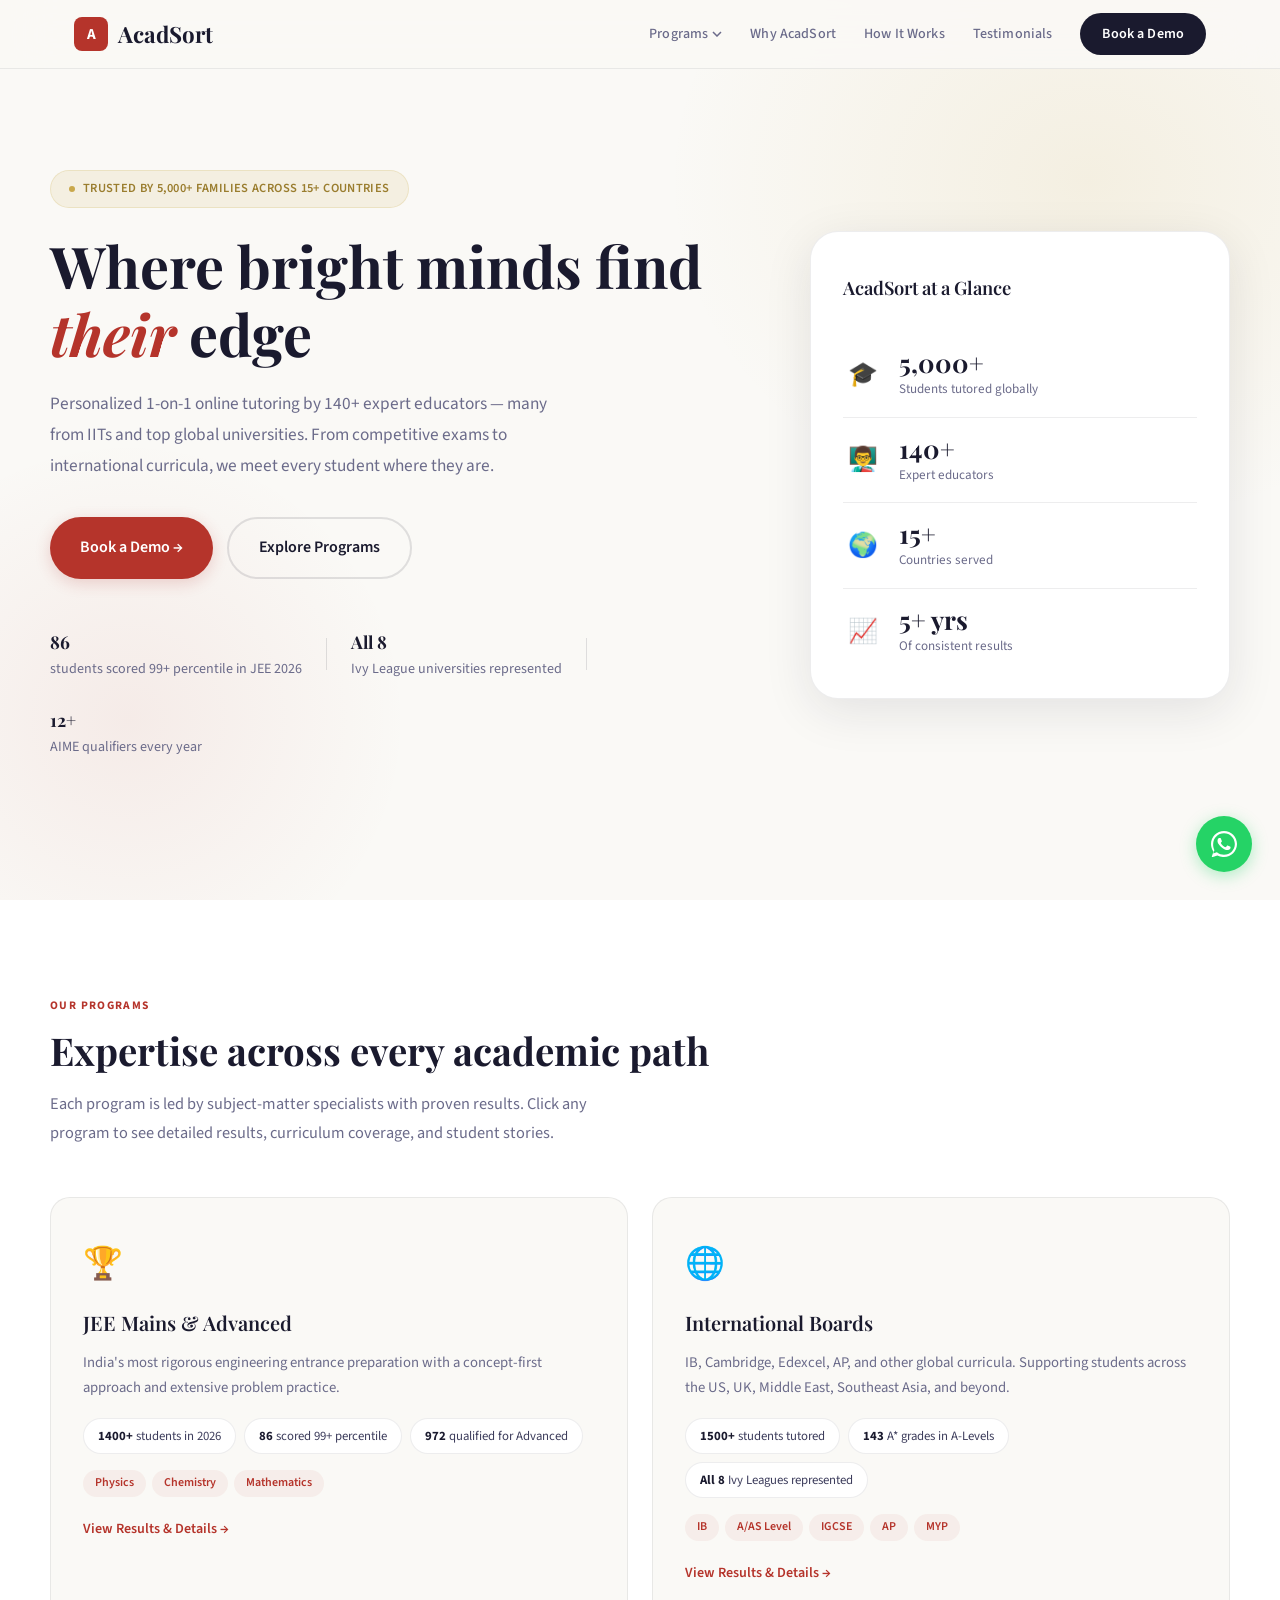
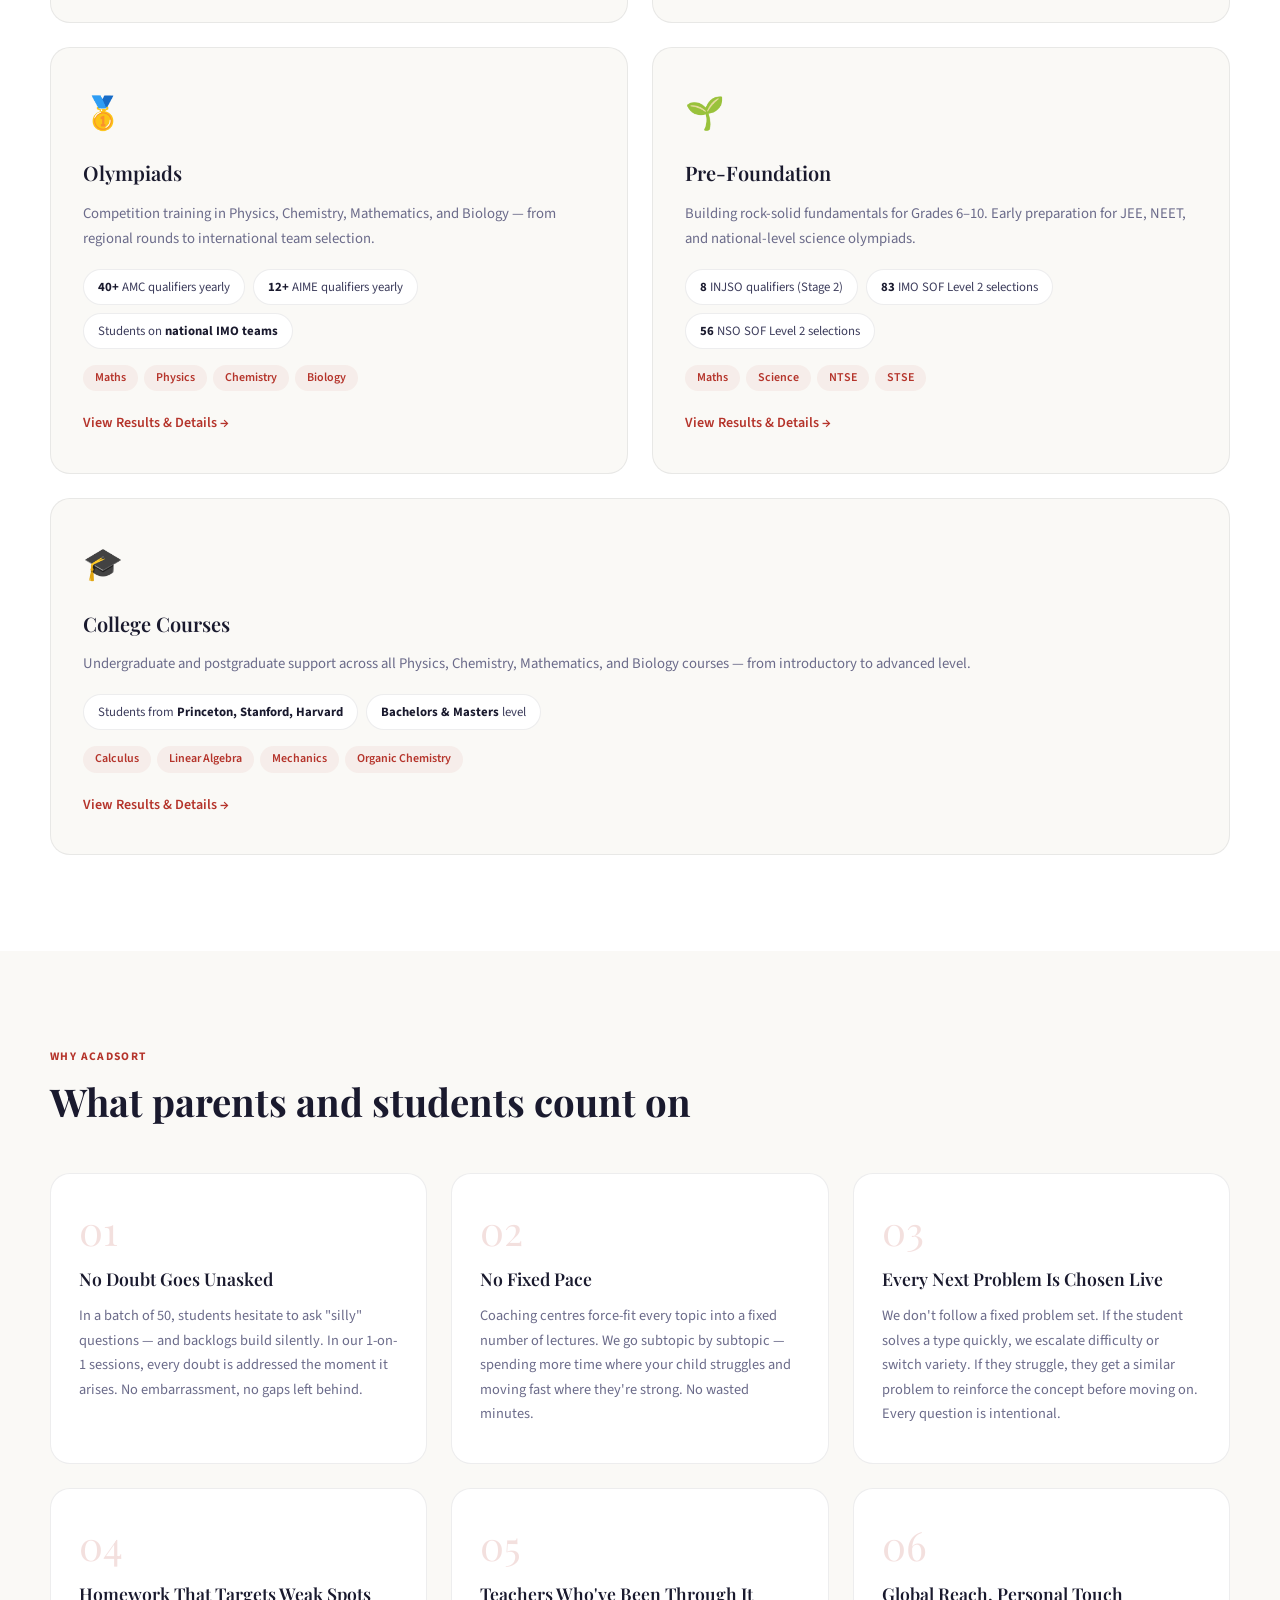
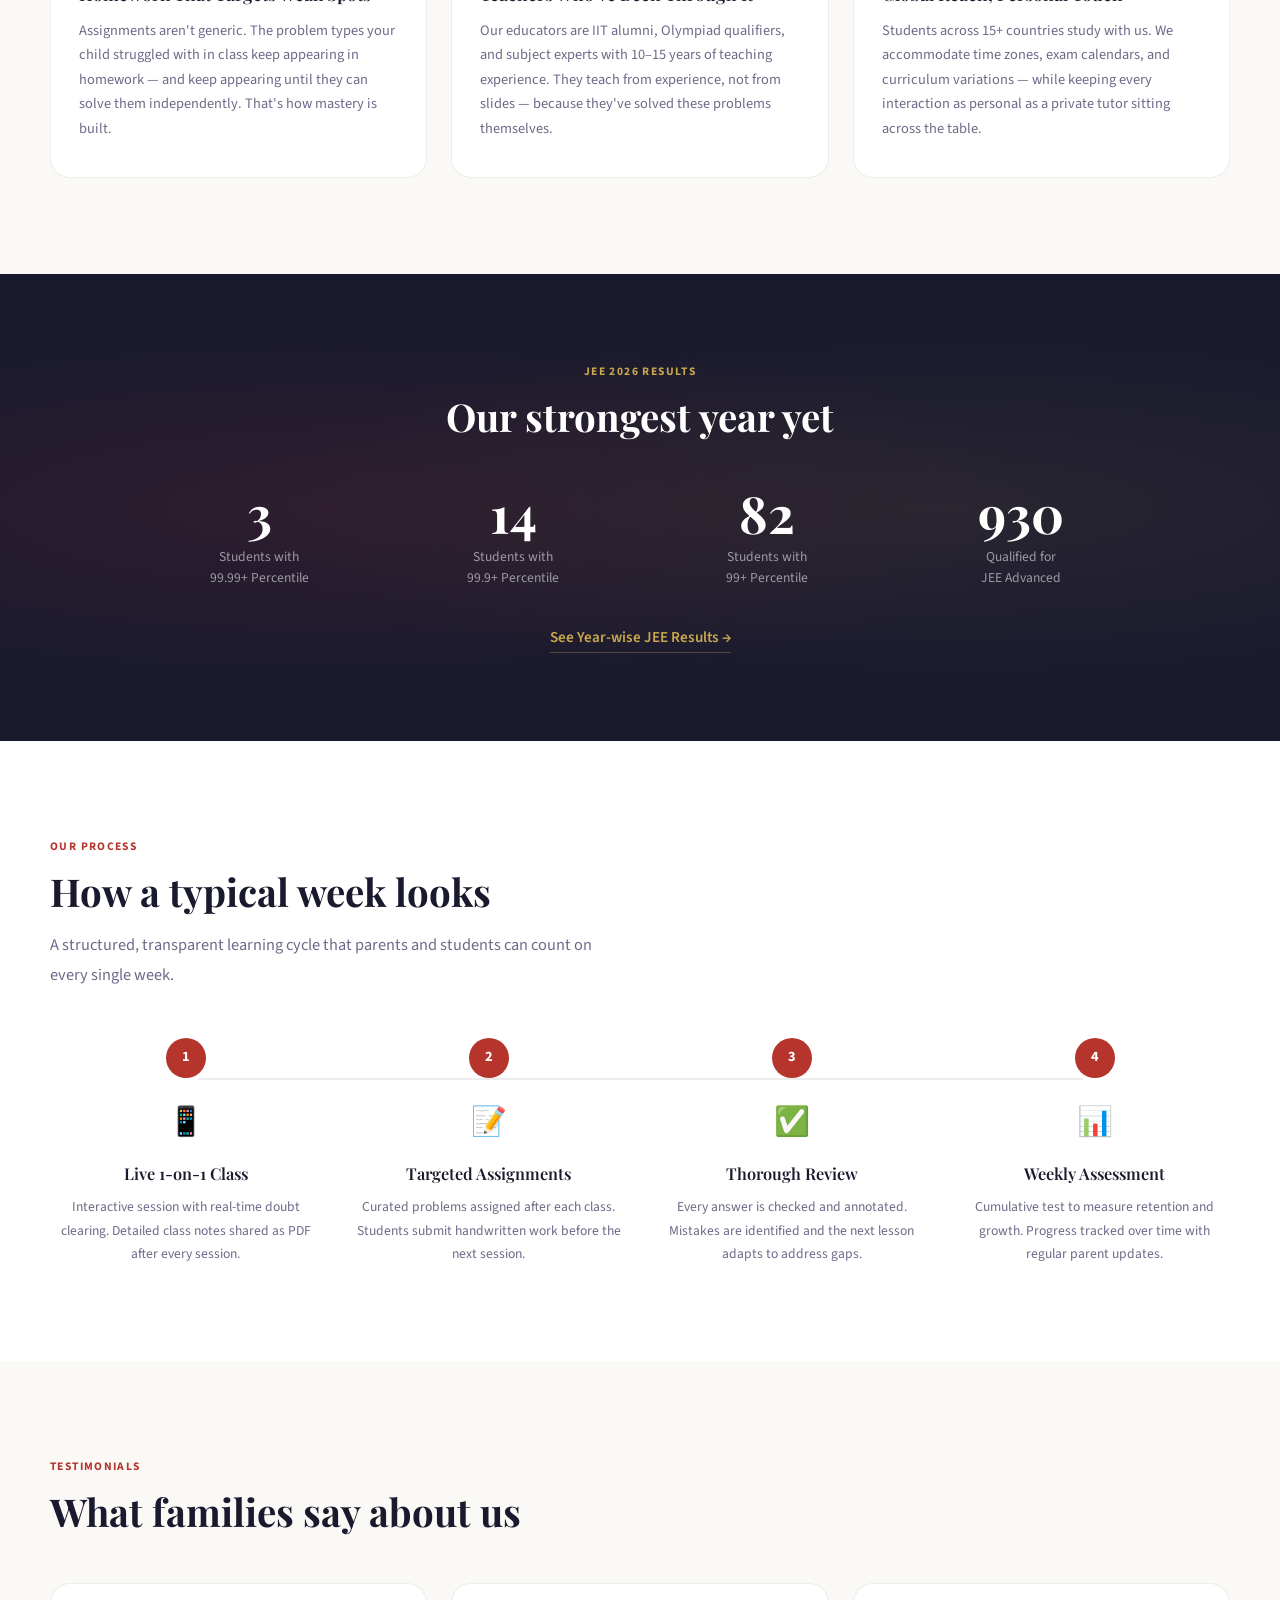
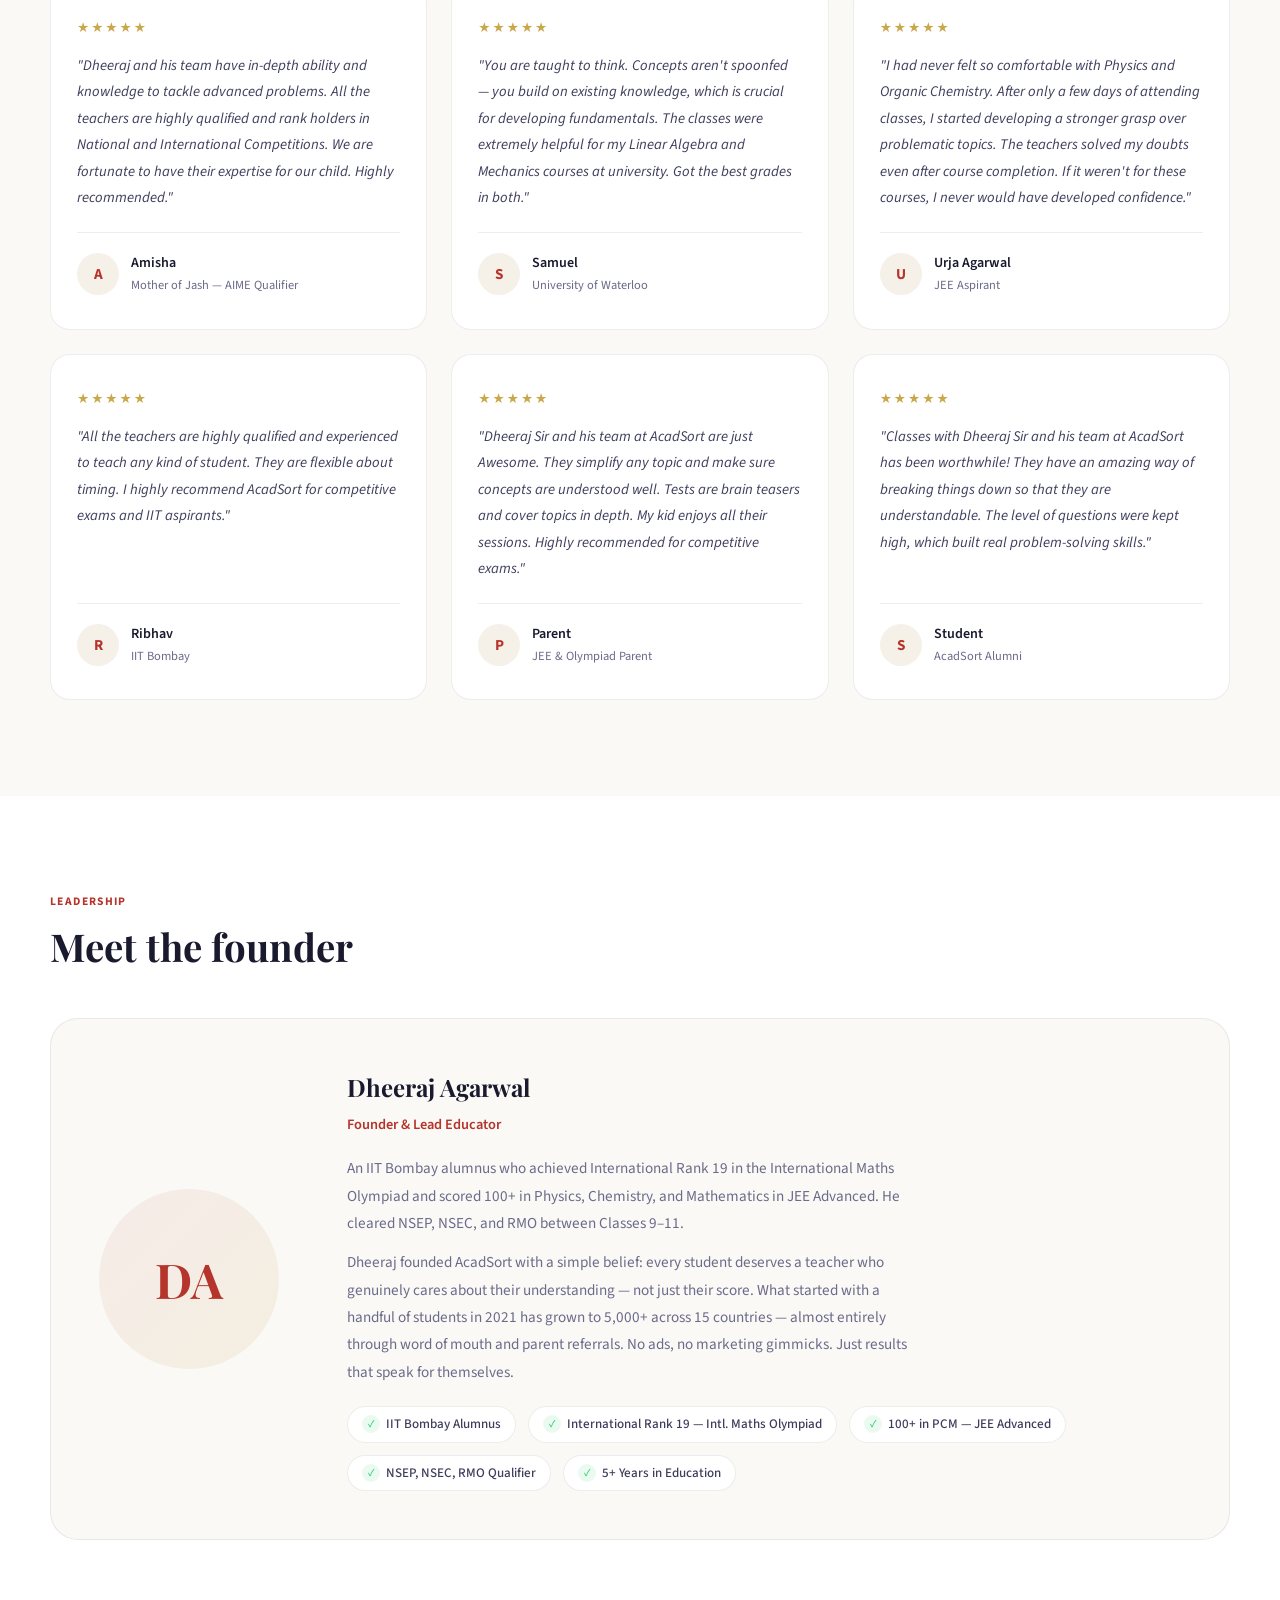
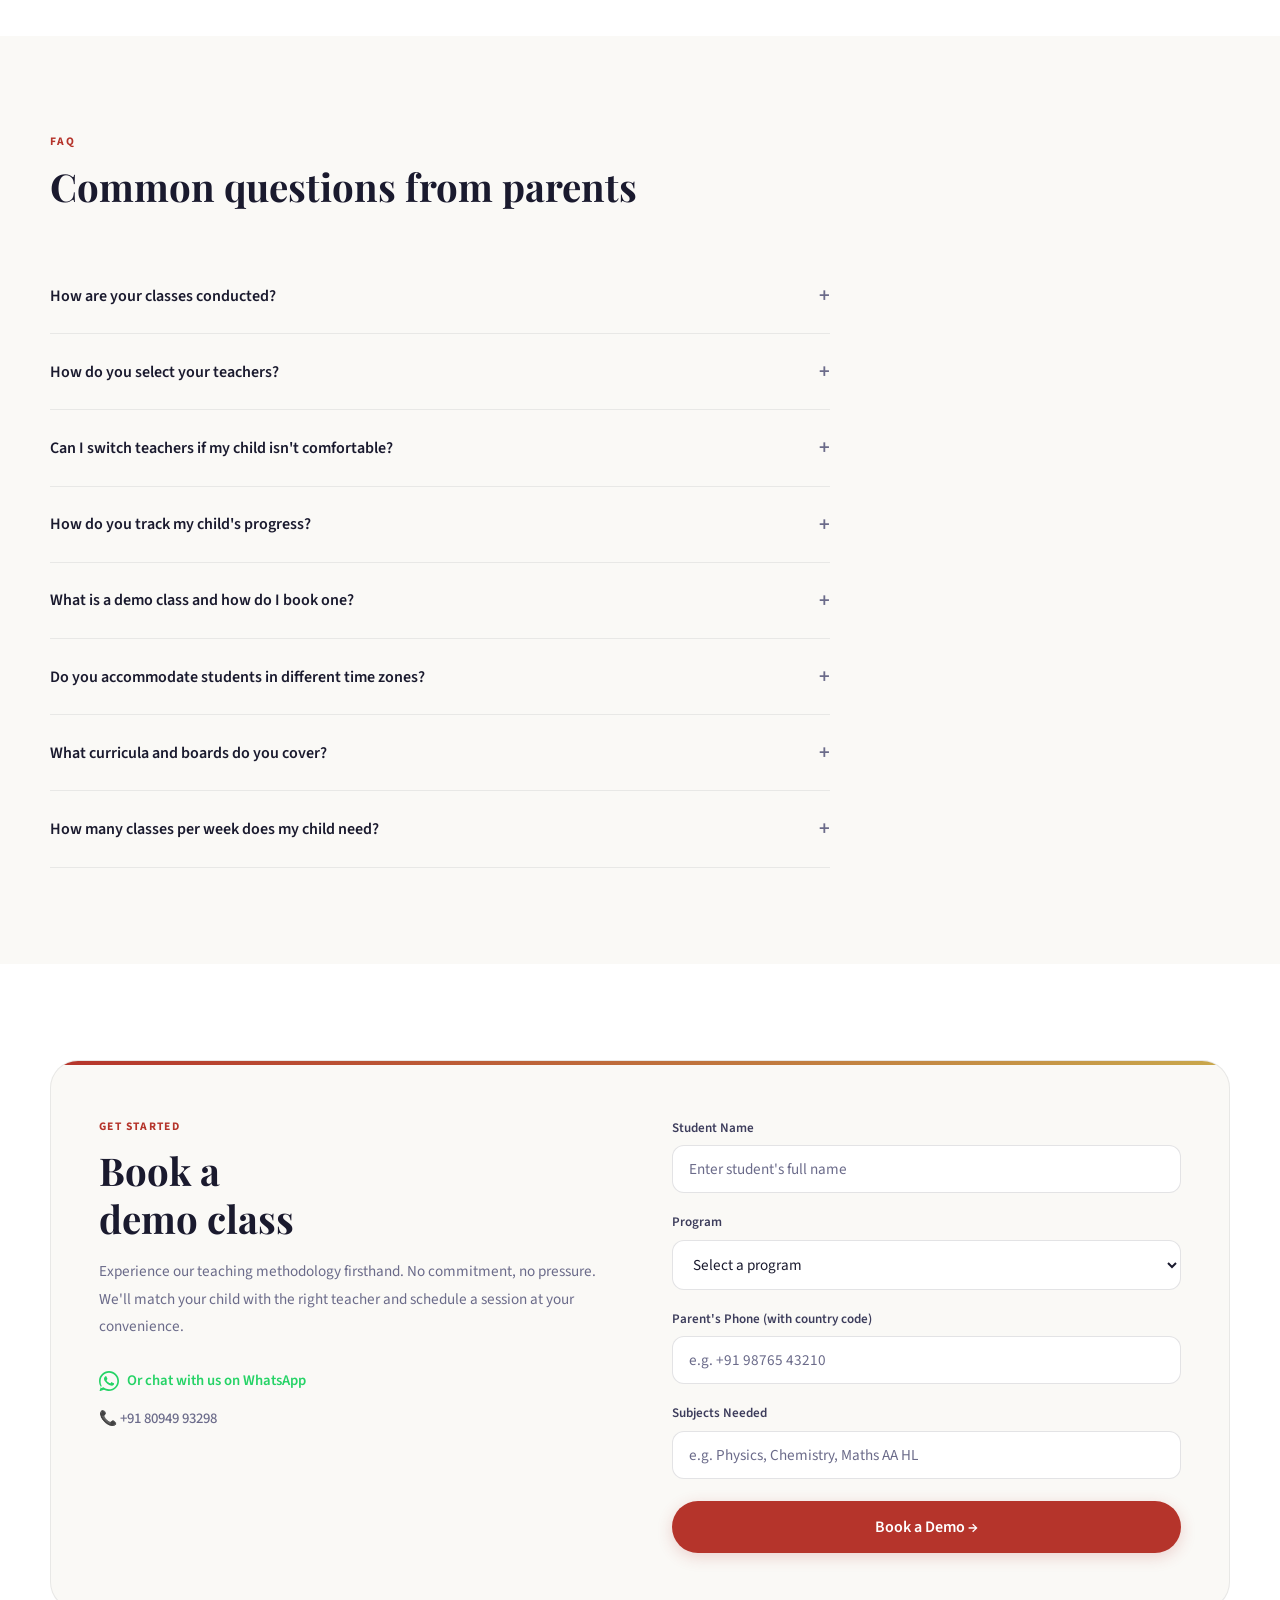
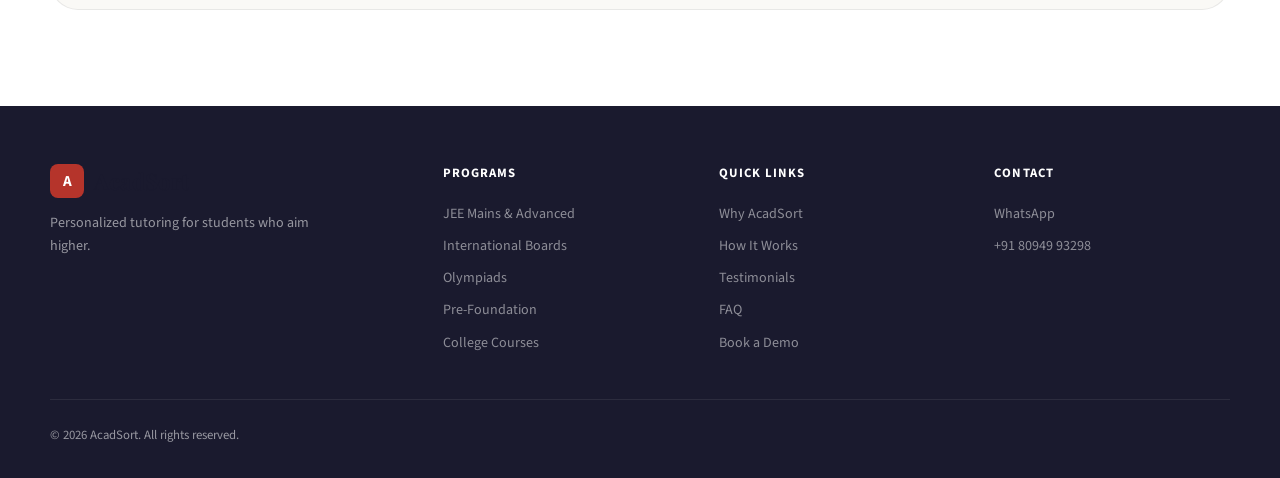
==== commit deef2f80: "Rename index (2).html to index.html" ====
--- a/index.html
+++ b/index.html
@@ -696,17 +696,15 @@
     timestamp: new Date().toISOString()
   };
 
-  // Try Google Sheets
-  if (GOOGLE_SHEETS_URL !== 'https://script.google.com/macros/s/AKfycbySUT2nKoaneN-Yc2eGoBQurB1ulvCK305QCpT6nz4l1XgjTS0mfk0hmGylLEgkk1xlqQ/exec') {
-    try {
-      await fetch(GOOGLE_SHEETS_URL, {
-        method: 'POST',
-        mode: 'no-cors',
-        headers: { 'Content-Type': 'application/json' },
-        body: JSON.stringify(data)
-      });
-    } catch (err) { console.log('Sheets error:', err); }
-  }
+  // Send to Google Sheets
+  try {
+    await fetch(GOOGLE_SHEETS_URL, {
+      method: 'POST',
+      mode: 'no-cors',
+      headers: { 'Content-Type': 'application/json' },
+      body: JSON.stringify(data)
+    });
+  } catch (err) { console.log('Sheets error:', err); }
 
   // WhatsApp redirect
   const msg = `New Demo Request!\n\nStudent: ${data.studentName}\nProgram: ${data.segment}\nPhone: ${data.parentPhone}\nSubjects: ${data.subjects}`;
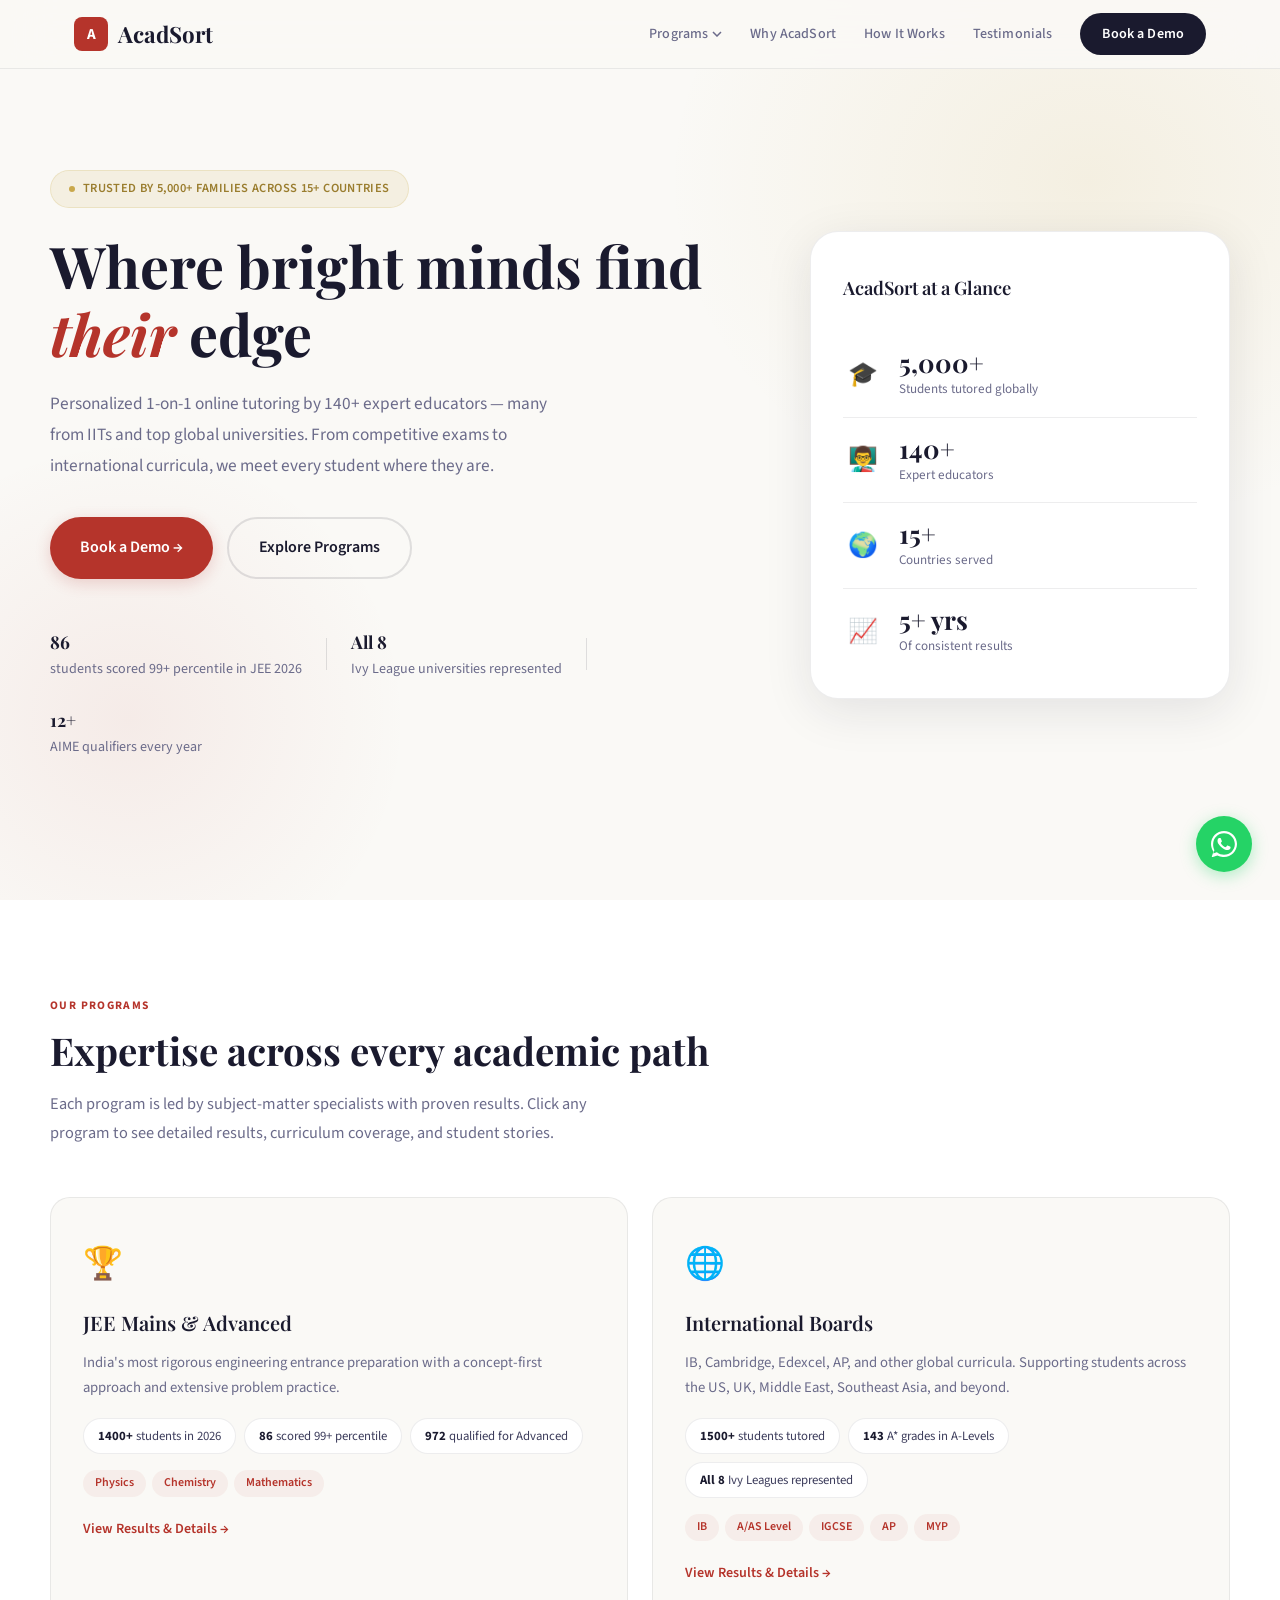
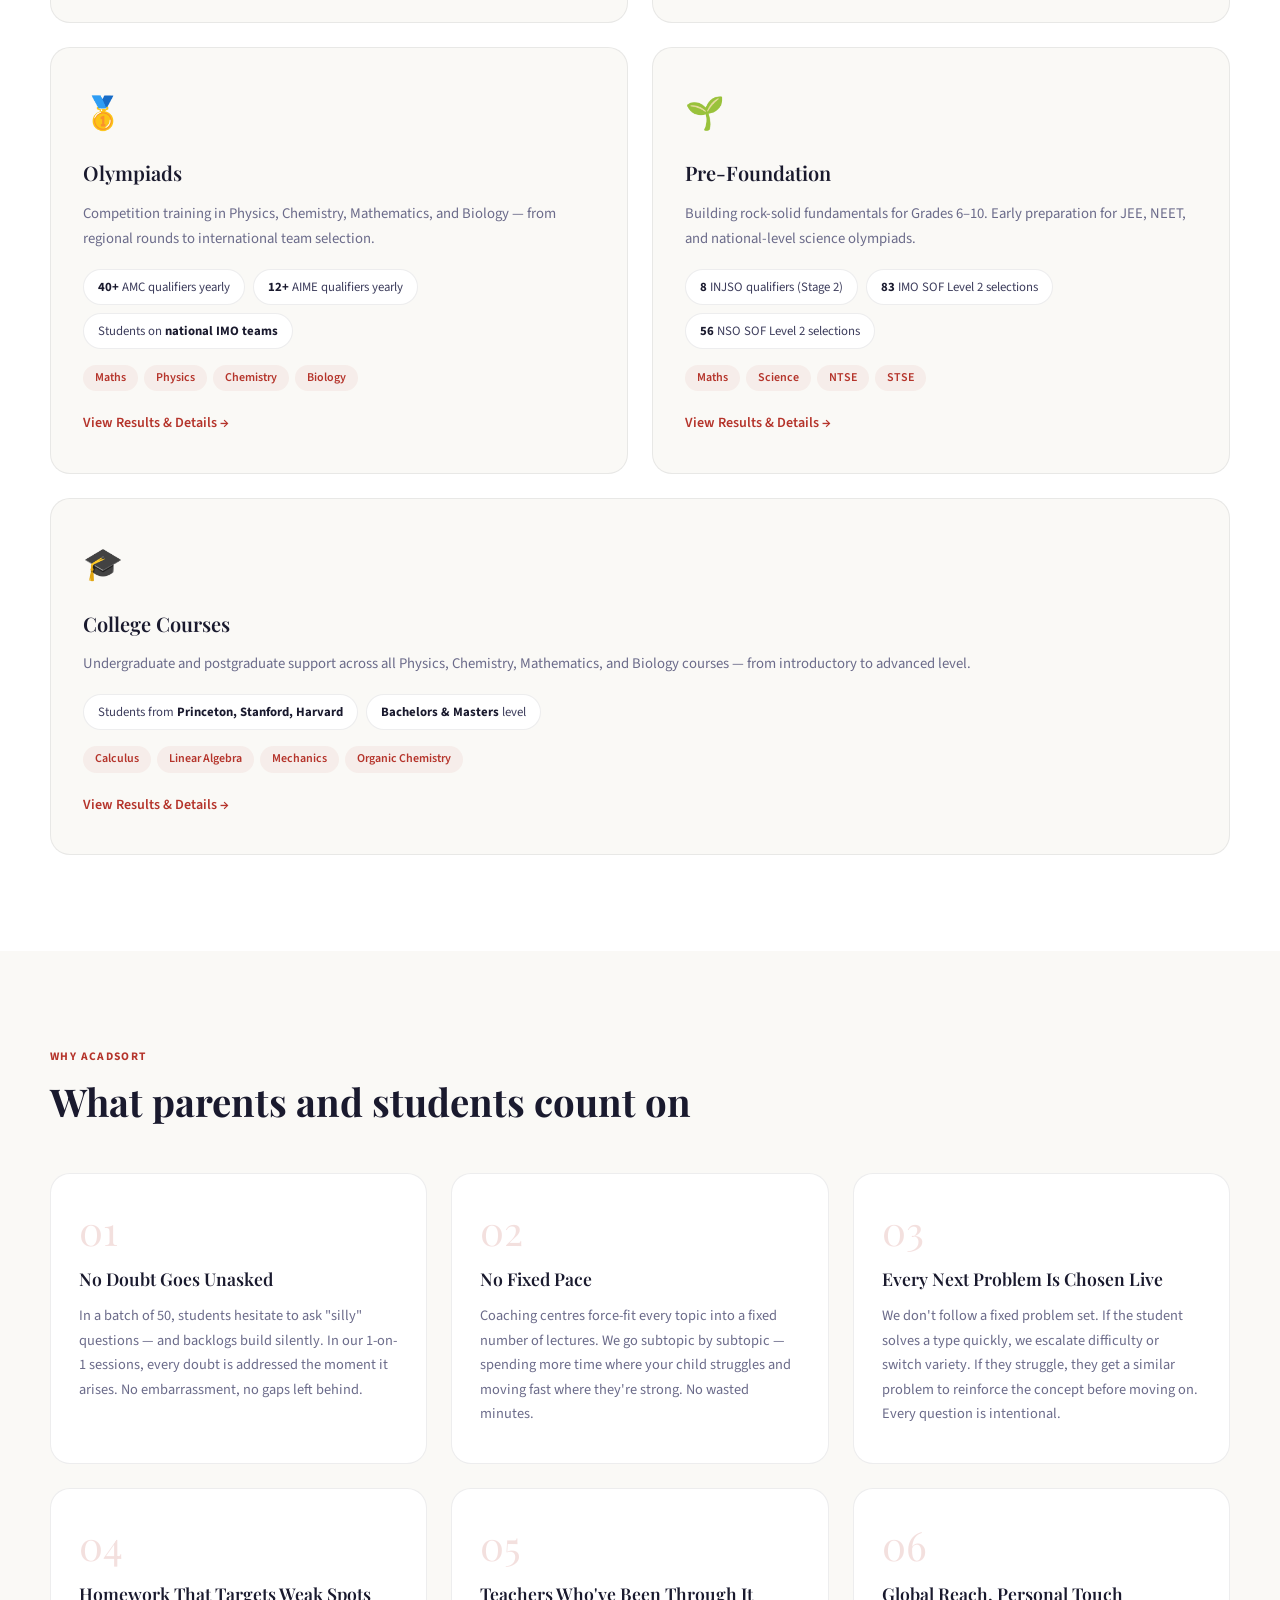
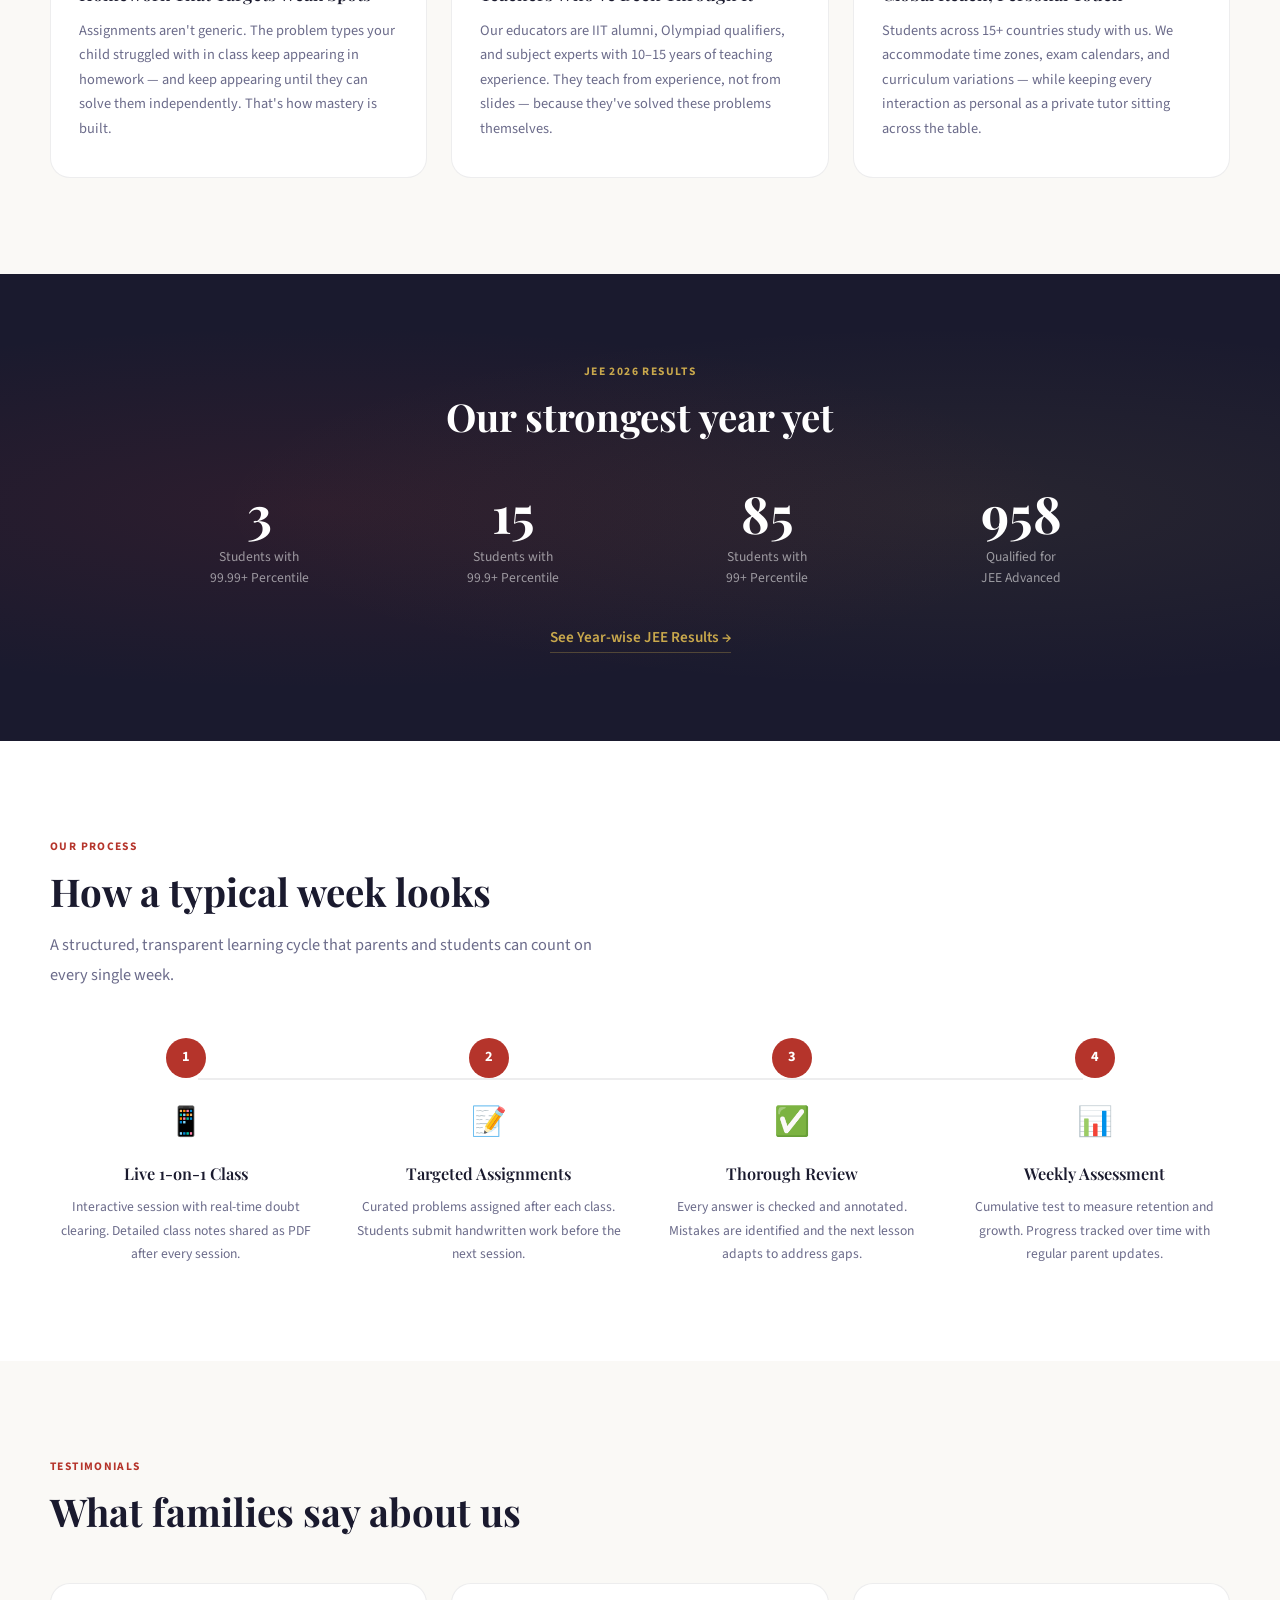
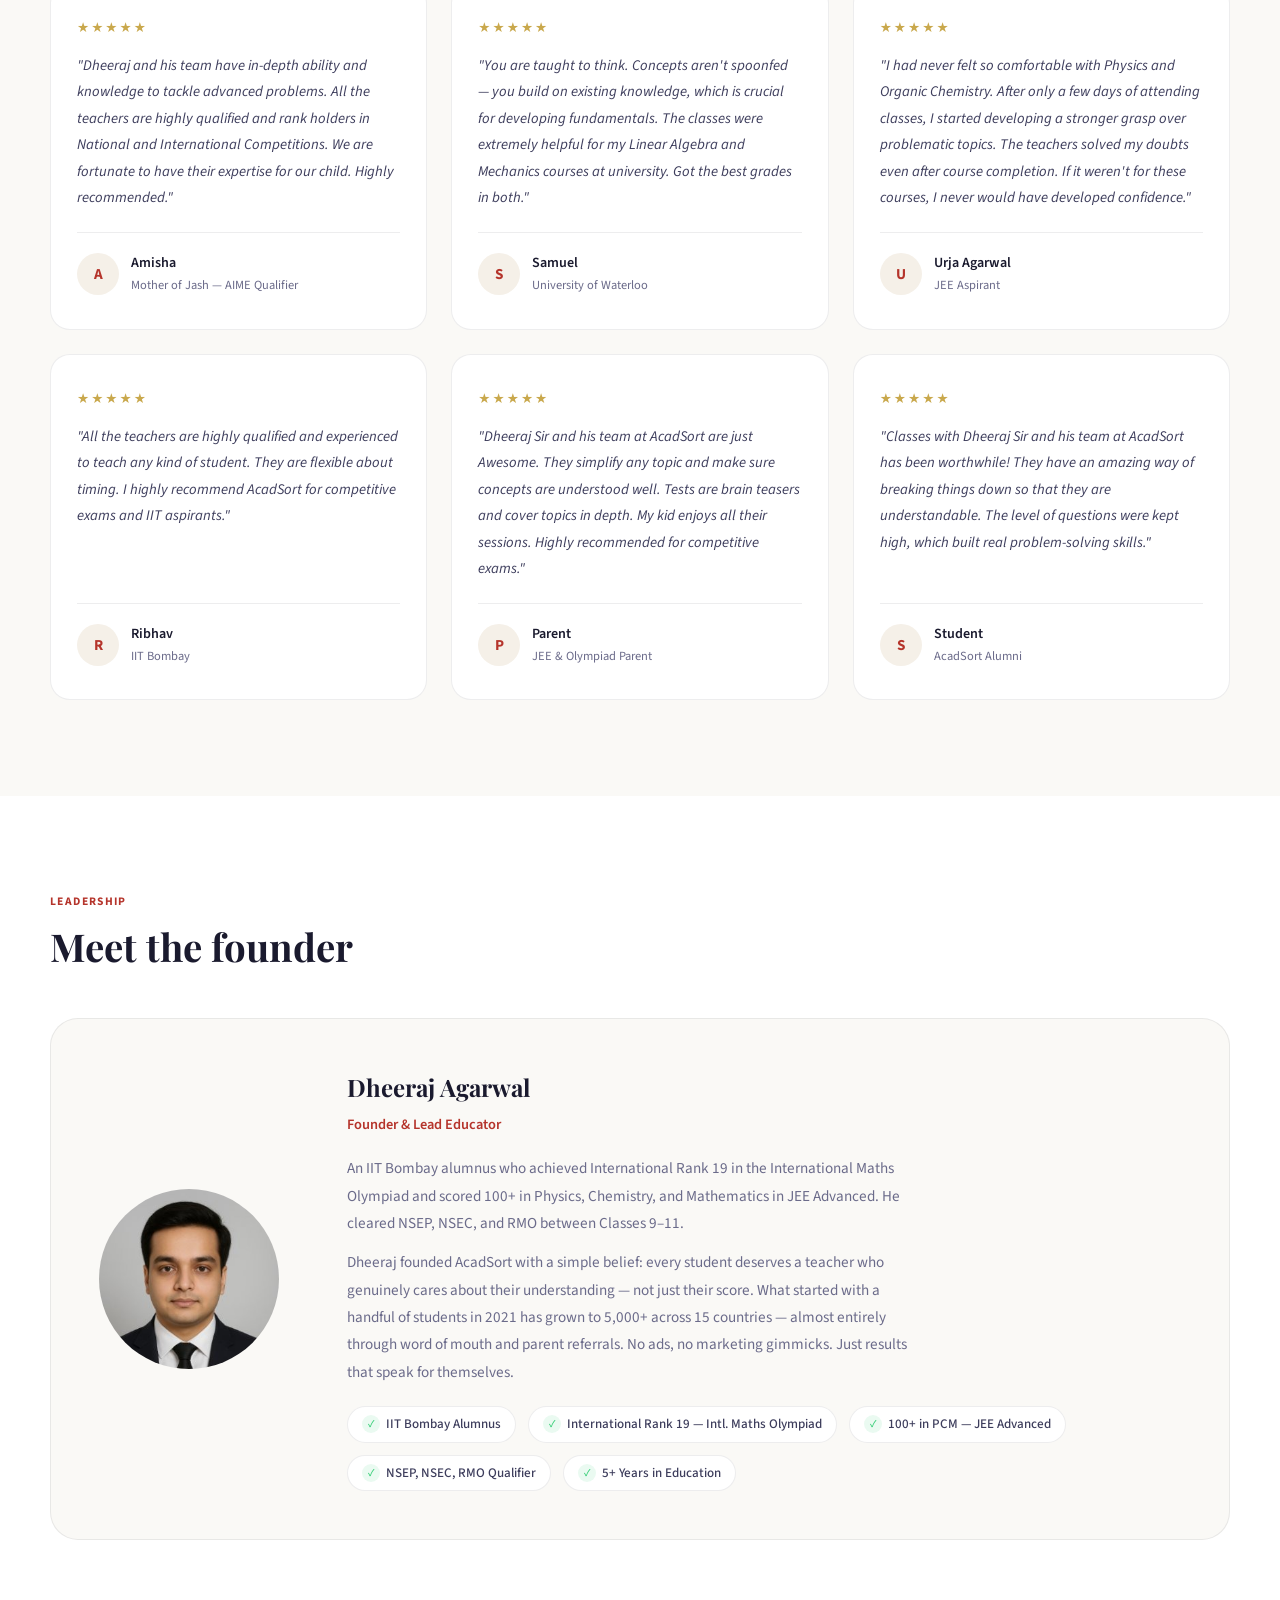
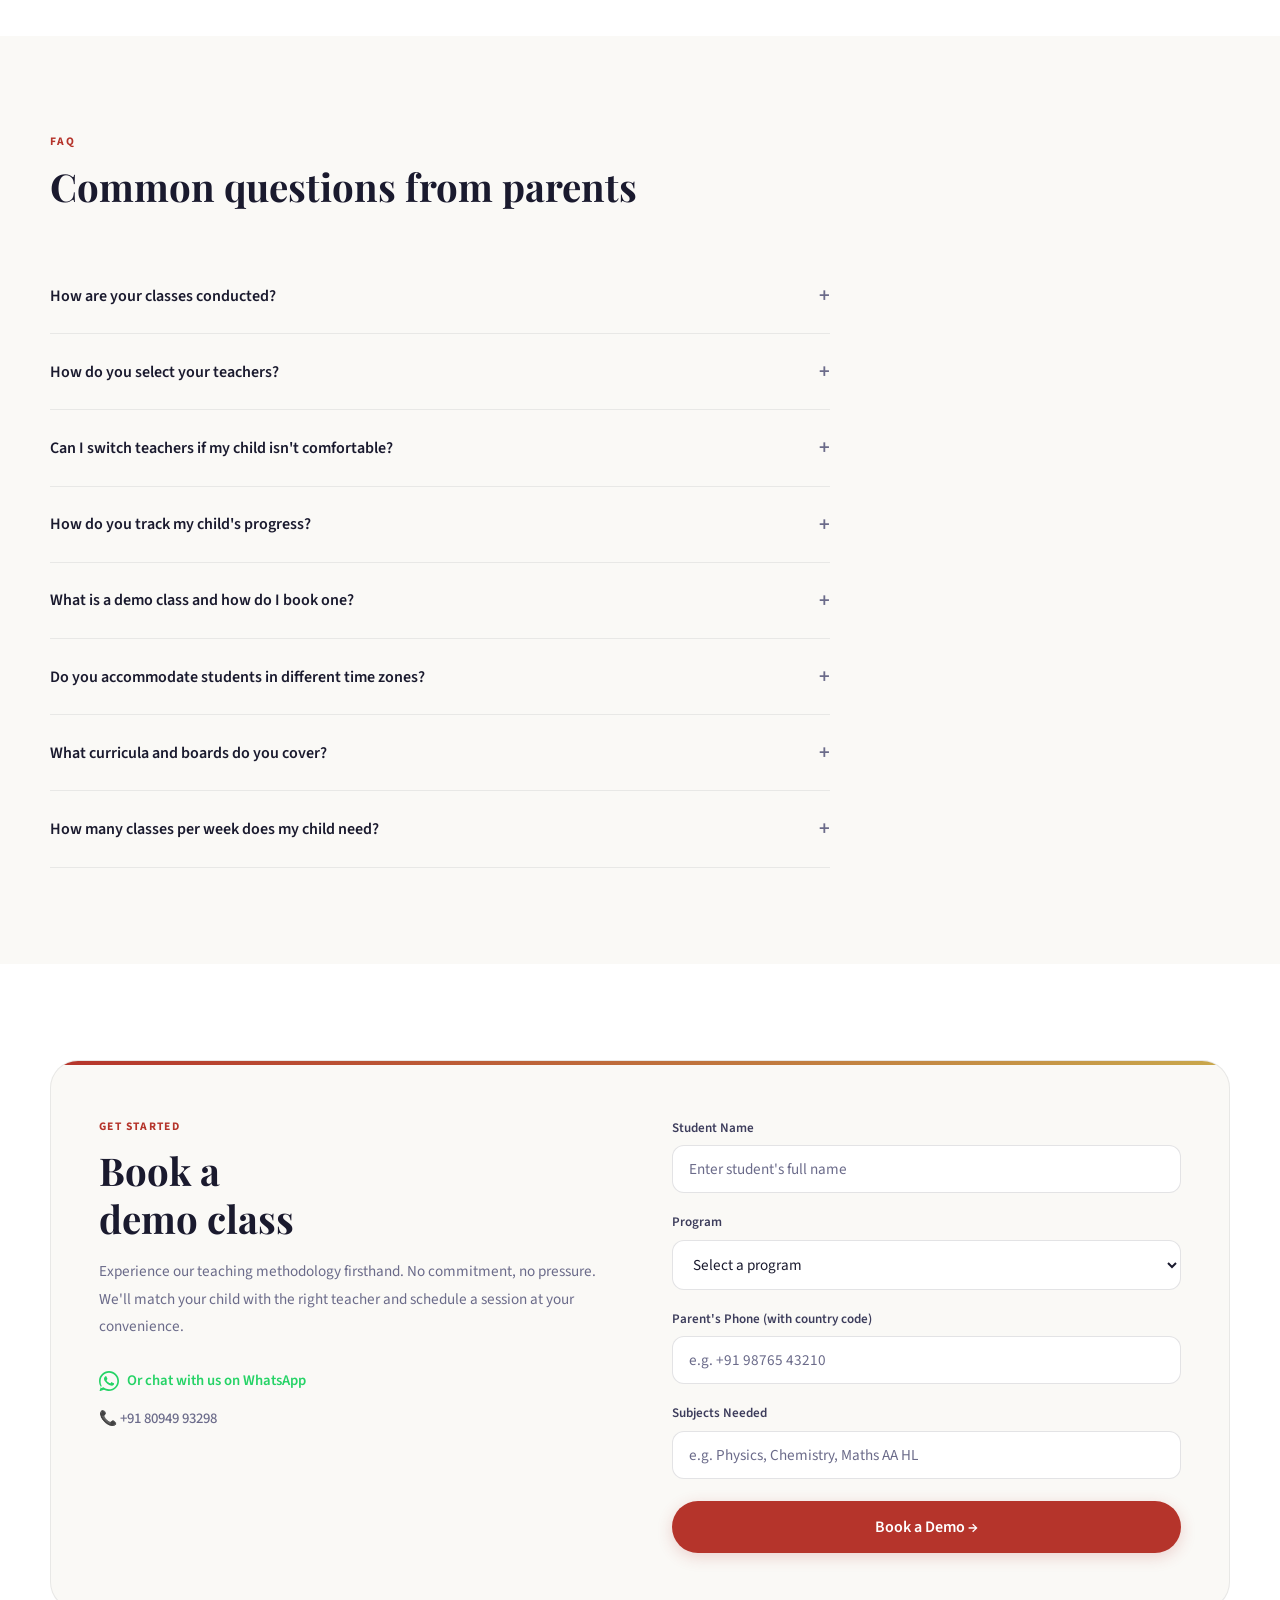
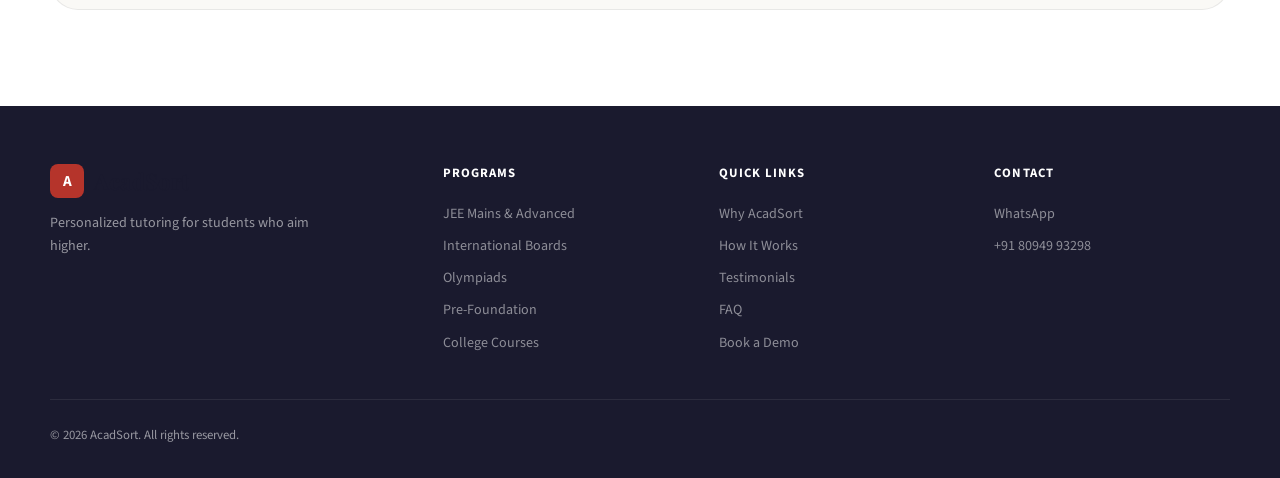
==== commit dadc38bc: "Add files via upload" ====
--- a/index.html
+++ b/index.html
@@ -425,8 +425,8 @@
     </div>
     <div class="founder-card fade-up">
       <div class="founder-img-wrap">
-        <img src="dheeraj.jpg" alt="Dheeraj Agarwal" class="founder-img" onerror="this.style.display='none'; this.nextElementSibling.style.display='flex';">
-        <div class="founder-img-fallback">DA</div>
+        <img src="dheeraj.jpg" alt="Dheeraj Agarwal" class="founder-img" onload="this.nextElementSibling.style.display='none';" onerror="this.style.display='none'; this.nextElementSibling.style.display='flex';">
+        <div class="founder-img-fallback" style="display:none;">DA</div>
       </div>
       <div class="founder-info">
         <h3>Dheeraj Agarwal</h3>
